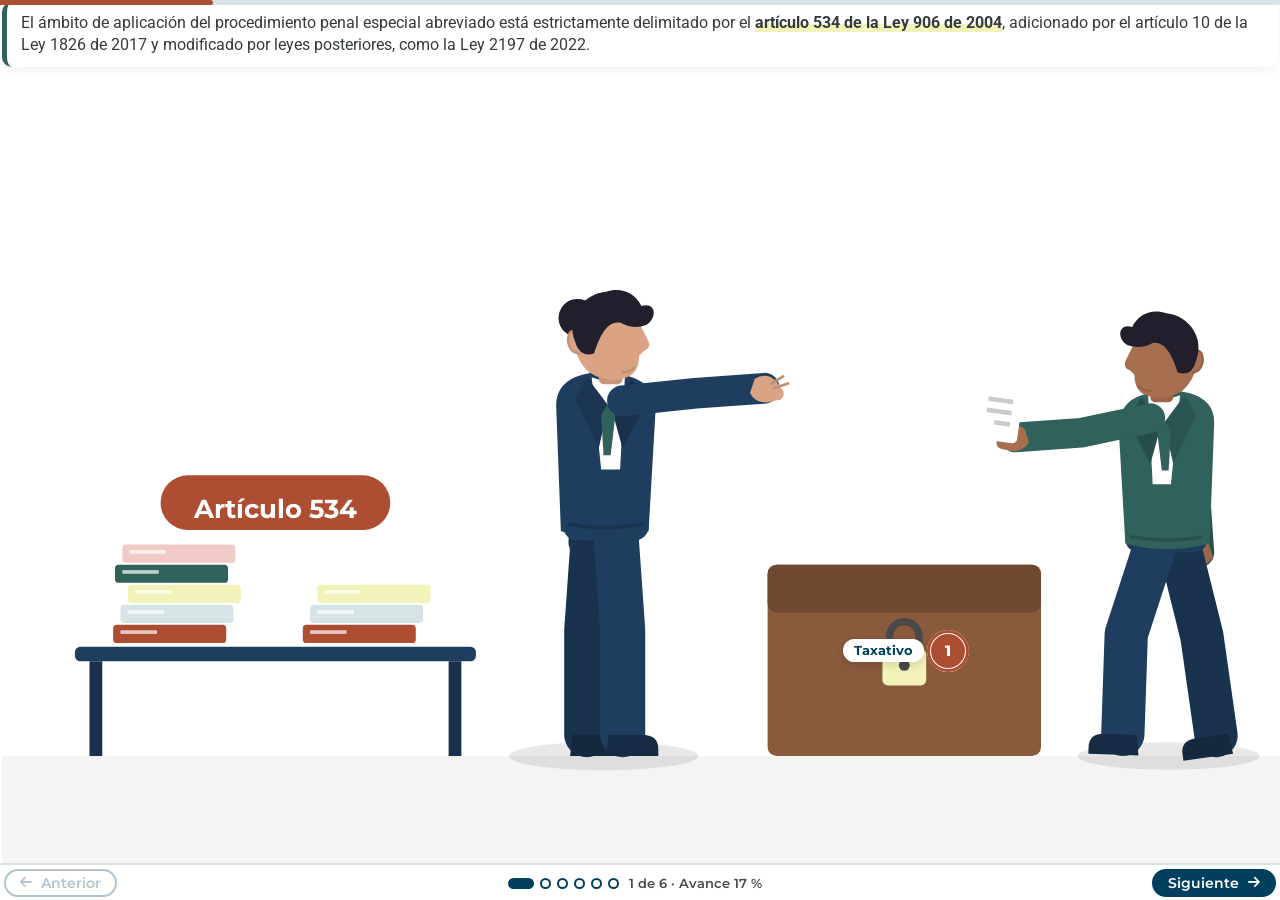
==== unidad-01/leccion-03/index.html @ edf3c38a "Ley 1826 U1: mediaciones de las lecciones 1 a 5 para Genially Co-Authored-By: Claude Opus 5.5 <norep" ====
<!doctype html>
<!-- Ley 1826 de 2017 · Unidad 1 · Lección 3 · Ámbito de aplicación: delitos querellables y catálogo de oficiosos
     Fuente: ficha de la Unidad 1, pp. 8-11, con las notas 2 (artículo 74 del CPP) y 3 (numeral 2 del artículo 534).
     El objetivo de la lección y los títulos van en Genially (una escena = una diapositiva, ?escena=N).
     Patrones de Juan (docs/patrones-juan.md): «Ver más», carrusel de páginas, carpetas-letra con infografía
     numerada, visto y avance. Todo texto con data-f es textual de la ficha: herramientas/verificar_cobertura.py 3 -->
<html lang="es">
<head>
<meta charset="utf-8">
<meta name="viewport" content="width=device-width, initial-scale=1">
<title>Ámbito de aplicación · Lección 3 · Ley 1826 de 2017</title>
<link rel="stylesheet" href="comun/assets/vendor/fontawesome.min.css">
<link rel="stylesheet" href="comun/assets/vendor/solid.min.css">
<link rel="stylesheet" href="comun/base.css?v=invita-u1-1">
<style>
  sup{font-size:.7em;color:var(--oxido);font-weight:700}
  .nota-n{display:inline-grid;place-items:center;min-width:20px;height:20px;padding:0 5px;border-radius:999px;background:var(--oxido);color:var(--blanco);font:800 11.5px Montserrat,Arial,sans-serif;vertical-align:2px}
  .art{white-space:nowrap;color:var(--marino);font-weight:700}

  /* 2 · Dos grupos con «Ver más» */
  .grupos{flex:1;min-height:0;display:grid;grid-template-columns:1fr 1fr;gap:12px}
  .grupos .tarjeta-ver{padding:10px 12px 12px;gap:8px;overflow:hidden}
  .grupos .tarjeta-ver svg{width:100%;flex:1;min-height:0;max-height:190px}
  .grupos .tarjeta-ver.abierta svg{display:none}
  .g-tit{font:800 15px/1.32 Montserrat,Arial,sans-serif;color:var(--marino)}
  .g1 .g-tit{border-left:5px solid var(--teal);padding-left:9px}
  .g2 .g-tit{border-left:5px solid var(--oxido);padding-left:9px}
  .g-det{font-size:14.5px;line-height:1.43;animation:sube .4s ease both}
  .g-det p+p{margin-top:6px}
  @keyframes sube{from{opacity:0;translate:0 8px}to{opacity:1;translate:0 0}}

  /* 3 · Nota 2 en carrusel */
  .nota-zona{flex:1;min-height:0;display:grid;grid-template-columns:132px minmax(0,1fr);gap:10px}
  .nota-zona>svg{width:100%;height:100%}
  .nota-zona .carrusel{background:var(--blanco);border:2px solid var(--niebla);border-radius:14px;padding:10px 14px 8px}
  .car-rotulo{font:800 11.5px/1 Montserrat,Arial,sans-serif;letter-spacing:.01em;color:var(--oxido);margin-bottom:7px}
  .car-pagina p{font-size:14.5px;line-height:1.42}
  .car-pagina p+p,.car-pagina p+ul{margin-top:6px}
  .conductas{list-style:none;padding:0;display:flex;flex-direction:column;gap:3px}
  .conductas li{position:relative;padding:3px 8px 3px 20px;font-size:14px;line-height:1.36;border-radius:6px}
  .conductas li:nth-child(odd){background:var(--hielo)}
  .conductas li::before{content:"";position:absolute;left:7px;top:10px;width:6px;height:6px;border-radius:50%;background:var(--teal)}
  .num b{color:var(--oxido)}

  /* 4 · Carpetas-letra del grupo II (puntos-letra de Juan) */
  .archivo{flex:none;display:grid;grid-template-columns:repeat(5,minmax(0,1fr));gap:8px 8px;padding-top:6px}
  .carpeta-letra{position:relative;display:flex;align-items:center;gap:8px;min-height:50px;border:0;border-radius:4px 10px 10px 10px;background:var(--hielo);padding:6px 9px;text-align:left;font:700 12px/1.22 Montserrat,Arial,sans-serif;color:var(--marino);cursor:pointer;transition:background .25s,translate .25s,box-shadow .25s}
  .carpeta-letra::before{content:"";position:absolute;left:0;top:-6px;width:42%;height:9px;border-radius:5px 5px 0 0;background:inherit}
  .carpeta-letra:hover{translate:0 -2px;box-shadow:0 4px 10px rgba(0,0,0,.1)}
  .carpeta-letra .letra{flex:none;display:grid;place-items:center;width:28px;height:28px;border-radius:50%;background:var(--marino);color:var(--blanco);font:800 14px Montserrat,Arial,sans-serif}
  .carpeta-letra[aria-pressed=true]{background:var(--teal);color:var(--blanco);translate:0 -3px}
  .carpeta-letra[aria-pressed=true] .letra{background:var(--oxido)}
  .carpeta-letra.nota3 .letra{background:var(--oxido)}
  .carpeta-letra.nota3{background:var(--coral)}
  .carpeta-letra.nota3[aria-pressed=true]{background:var(--oxido)}
  .carpeta-letra.nota3[aria-pressed=true] .letra{background:var(--marino)}
  .literal-zona{flex:1;min-height:0;display:grid;grid-template-columns:120px minmax(0,1fr);gap:10px}
  .literal-zona>svg{width:100%;height:100%}
  .literal{display:flex;flex-direction:column;gap:8px;min-height:0;height:100%;background:var(--blanco);border:2px solid var(--teal);border-radius:14px;padding:12px 16px;animation:sube .35s ease both}
  .literal.n3{border-color:var(--oxido);padding:10px 14px 8px}
  .lit-cab{display:flex;align-items:center;gap:10px;font:800 16px/1.25 Montserrat,Arial,sans-serif;color:var(--marino)}
  .lit-cab .letra{display:grid;place-items:center;width:32px;height:32px;border-radius:50%;background:var(--oxido);color:var(--blanco);font-size:15px;flex:none}
  .nodos{list-style:none;padding:0;display:flex;flex-direction:column;gap:10px;position:relative}
  .nodos li{position:relative;display:grid;grid-template-columns:30px minmax(0,1fr);gap:10px;align-items:start;font-size:15px;line-height:1.45}
  .nodos li::before{counter-increment:nodo;content:counter(nodo);display:grid;place-items:center;width:28px;height:28px;border-radius:50%;background:var(--teal);color:var(--blanco);font:800 13px Montserrat,Arial,sans-serif;position:relative;z-index:1}
  .nodos{counter-reset:nodo}
  .nodos li:not(:last-child)::after{content:"";position:absolute;left:13px;top:28px;bottom:-12px;width:3px;background:var(--niebla)}
  .nodos li span{background:var(--hielo);border-radius:0 10px 10px 10px;padding:7px 11px}
  .literal.n3 .carrusel{flex:1}

  /* 5 · Flagrancia */
  .ruta{animation:fluye 1.2s linear infinite}
  @keyframes fluye{to{stroke-dashoffset:-21}}
  .aguja-min{transform-box:view-box;animation:gira 6s linear infinite}
  @keyframes gira{to{rotate:360deg}}

  /* 6 · Comprobación: clasificar en Grupo I o Grupo II */
  .clasifica{flex:1;min-height:0;display:flex;flex-direction:column;gap:10px}
  .pozo{display:grid;grid-template-columns:repeat(3,minmax(0,1fr));gap:8px}
  .pozo:empty{display:none}
  .conducta{display:flex;flex-direction:column;gap:6px;background:var(--blanco);border:2px solid var(--niebla);border-radius:10px;padding:8px 10px;animation:sube .3s ease both}
  .conducta>p{font:700 13.5px/1.3 Montserrat,Arial,sans-serif;color:var(--marino)}
  .elige{display:flex;gap:6px}
  .elige .btn{padding:3px 11px;font-size:12px}
  .cajones{flex:1;min-height:0;display:grid;grid-template-columns:1fr 1fr;gap:12px}
  .cajon{display:grid;grid-template-columns:repeat(2,minmax(0,1fr));align-content:start;gap:6px;border-radius:12px;padding:8px;background:var(--hielo);border:2px dashed var(--teal);min-height:0}
  .cajon-t{grid-column:1/-1}
  .cajon[data-grupo=II]{background:#FBE7E4;border-color:var(--oxido)}
  .cajon-t{display:flex;align-items:center;gap:8px;font:800 13px Montserrat,Arial,sans-serif;color:var(--marino)}
  .cajon .conducta{padding:6px 9px;gap:4px}
  .cajon .conducta>p{font-size:12.5px}
  .conducta.ok{border-color:var(--teal)}
  .conducta.no{border-color:var(--oxido)}
  .fb{display:flex;gap:6px;font-size:12.5px;line-height:1.3}
  .fb i{margin-top:2px}
  .conducta.ok .fb i{color:var(--teal)}
  .conducta.no .fb i{color:var(--oxido)}
  .clasifica-pie{flex:none;display:flex;align-items:center;gap:12px;justify-content:flex-end}
  .marcador{display:flex;align-items:center;gap:8px;font:800 14px Montserrat,Arial,sans-serif;color:var(--marino)}
  .marcador i{color:var(--oxido);font-size:20px}
  .marcador.todo i{color:var(--teal);animation:marca .4s cubic-bezier(.2,.9,.3,1.4) both}
</style>
</head>
<body>
<main class="ova" data-ova>

  <!-- 1 · p. 8, «Introducción»: puntos sobre los objetos (catálogo y cofre con candado) -->
  <section class="escena" data-titulo="Ámbito de aplicación">
    <div class="texto">
      <h2 class="titulo">Ámbito de aplicación</h2>
      <p class="frase"><span data-f>El ámbito de aplicación del procedimiento penal especial abreviado está estrictamente delimitado por el <span class="marca">artículo 534 de la Ley 906 de 2004</span>, adicionado por el artículo 10 de la Ley 1826 de 2017 y modificado por leyes posteriores, como la Ley 2197 de 2022.</span></p>
    </div>
    <div class="lamina">
      <svg viewBox="0 0 700 428" data-dibujo="taxativo"></svg>
      <div class="capa" id="s1-taxativo" aria-labelledby="s1-taxativo-t">
        <h3 id="s1-taxativo-t">Carácter taxativo</h3>
        <p class="clave"><span data-f>Este catálogo tiene un <strong>carácter taxativo</strong>, lo que significa que el o la fiscal <strong>no puede aplicar este trámite por analogía</strong> a delitos que no estén consagrados expresamente en la norma.</span></p>
      </div>
      <button class="punto izq" type="button" data-capa="s1-taxativo" style="left:70.7%;top:73.4%"><span class="n">1</span><span class="et">Taxativo</span></button>
    </div>
  </section>

  <!-- 2 · p. 8 apartado 1 y pp. 9-10 apartados 1.1 y 1.2: dos grupos con «Ver más» (lámina de referencia 10) -->
  <section class="escena" data-titulo="Clasificación de los delitos" hidden>
    <div class="texto">
      <h2 class="titulo">Clasificación de los delitos</h2>
      <p class="frase"><strong data-f>1. Clasificación de los delitos del procedimiento abreviado</strong><br><span data-f>Las conductas punibles sujetas a este procedimiento se dividen en <span class="marca">dos grandes grupos</span> según la naturaleza de la acción penal:</span></p>
    </div>
    <div class="grupos">
      <article class="tarjeta-ver g1">
        <svg viewBox="0 0 300 150" data-dibujo="querella"></svg>
        <h3 class="g-tit"><span data-f>1.1. Grupo I: delitos que requieren querella para el inicio de la acción penal o querellables.</span><sup>2</sup></h3>
        <div class="g-det" id="g1-det">
          <p><span data-f>Se rigen por el <strong>artículo 74 del CPP</strong>.</span> <span data-f>Al requerir la <strong>manifestación expresa de la voluntad de la víctima</strong> para iniciar la acción penal, suponen una dinámica procesal particular sujeta a la caducidad de la querella y a la obligatoriedad de conciliación previa.</span></p>
          <p><span data-f>Ejemplos representativos de esta categoría incluyen la injuria, la calumnia, el abuso de confianza ordinario, el daño en bien ajeno y las lesiones personales sin secuelas permanentes.</span></p>
        </div>
        <button class="btn sec btn-ver" type="button" data-ver="g1-det" data-visto><i class="fas fa-circle-info" aria-hidden="true"></i>Ver más</button>
      </article>
      <article class="tarjeta-ver g2">
        <svg viewBox="0 0 300 150" data-dibujo="oficio"></svg>
        <h3 class="g-tit"><span data-f>1.2. Grupo II: catálogo taxativo de delitos investigables de oficio</span></h3>
        <div class="g-det" id="g2-det">
          <p><span data-f>Son aquellas conductas punibles descritas en el numeral 2<sup>3</sup> del <strong>artículo 534 del CPP</strong>.</span> <span data-f>Aunque son delitos que se investigan de oficio (no requieren querella), se consideró pertinente darles el trámite abreviado debido a su menor complejidad o su alta frecuencia de judicialización.</span></p>
          <p><span data-f>El catálogo vigente comprende:</span></p>
        </div>
        <button class="btn sec btn-ver" type="button" data-ver="g2-det" data-visto><i class="fas fa-circle-info" aria-hidden="true"></i>Ver más</button>
      </article>
    </div>
  </section>

  <!-- 3 · p. 9, nota 2 (artículo 74 del CPP) completa: carrusel de páginas (caso1.html de Juan) -->
  <section class="escena" data-titulo="Conductas punibles que requieren querella" hidden>
    <div class="texto">
      <h2 class="titulo">Conductas punibles que requieren querella</h2>
    </div>
    <div class="nota-zona">
      <svg viewBox="0 0 160 400" preserveAspectRatio="xMidYMax meet" data-dibujo="victima"></svg>
      <div class="carrusel" data-carrusel aria-label="Nota 2: artículo 74 del CPP">
        <div class="car-paginas">
          <section class="car-pagina" data-visto>
            <p class="car-rotulo">Artículo 74 · 1.</p>
            <p><span data-f><span class="nota-n">2</span> <strong>Artículo 74. Conductas punibles que requieren querella</strong> [Artículo modificado por el artículo 22 de la Ley 2197 de 2022. Corregido por el artículo 10 del Decreto 207 de 2022].</span> <span data-f>Para iniciar la acción penal será necesario querella en las siguientes conductas punibles:</span></p>
            <p class="num"><span data-f><b>1.</b> Aquellas que de conformidad con el CP no tienen señalada pena privativa de la libertad, con excepción de:</span></p>
            <ul class="conductas">
              <li data-f>ofrecimiento, venta o compra de instrumento apto para interceptar la comunicación privada entre personas <span class="art">(art. 193)</span>;</li>
              <li data-f>divulgación y empleo de documentos reservados <span class="art">(art. 194)</span>;</li>
              <li data-f>abuso de autoridad por acto arbitrario e injusto <span class="art">(art. 416)</span>;</li>
              <li data-f>revelación de secreto <span class="art">(art. 418)</span>;</li>
              <li data-f>utilización de secreto o reserva <span class="art">(art. 419)</span>;</li>
              <li data-f>utilización indebida de información oficial privilegiada <span class="art">(art. 420)</span>;</li>
              <li data-f>asesoramiento y otras actuaciones ilegales <span class="art">(art. 421)</span>;</li>
              <li data-f>utilización indebida de información obtenida en el ejercicio de función pública <span class="art">(art. 431)</span>;</li>
              <li data-f>utilización indebida de influencias derivadas del ejercicio de función pública <span class="art">(art. 432)</span>.</li>
            </ul>
          </section>
          <section class="car-pagina" data-visto hidden>
            <p class="car-rotulo">Artículo 74 · 2.</p>
            <ul class="conductas">
              <li data-f><b class="num-i">2.</b> Inducción o ayuda al suicidio <span class="art">(art. 107)</span>;</li>
              <li data-f>lesiones personales sin secuelas que produjeren incapacidad para trabajar o enfermedad sin exceder de sesenta (60) días <span class="art">(art. 112, incisos 1 y 2)</span>;</li>
              <li data-f>lesiones personales con deformidad física transitoria <span class="art">(art. 113, inciso 1)</span>;</li>
              <li data-f>lesiones personales con perturbación funcional transitoria <span class="art">(art. 114, inciso 1)</span>;</li>
              <li data-f>parto o aborto preterintencional <span class="art">(art. 118)</span>;</li>
              <li data-f>lesiones personales culposas <span class="art">(art. 120)</span>;</li>
              <li data-f>omisión de socorro <span class="art">(art. 131)</span>;</li>
              <li data-f>violación a la libertad religiosa <span class="art">(art. 201)</span>;</li>
              <li data-f>injuria <span class="art">(art. 220)</span>;</li>
            </ul>
          </section>
          <section class="car-pagina" data-visto hidden>
            <p class="car-rotulo">Artículo 74 · 2.</p>
            <ul class="conductas">
              <li data-f>calumnia <span class="art">(art. 221)</span>;</li>
              <li data-f>injuria y calumnia indirecta <span class="art">(art. 222)</span>;</li>
              <li data-f>injuria por vías de hecho <span class="art">(art. 226)</span>;</li>
              <li data-f>injurias recíprocas <span class="art">(art. 227)</span>;</li>
              <li data-f>maltrato mediante restricción a la libertad física <span class="art">(art. 230)</span>;</li>
              <li data-f>malversación y dilapidación de los bienes de familiares <span class="art">(art. 236)</span>;</li>
              <li data-f>hurto simple cuya cuantía no exceda de ciento cincuenta (150) salarios mínimos mensuales legales vigentes <span class="art">(art. 239, inciso 2)</span>;</li>
              <li data-f>alteración, desfiguración y suplantación de marcas de ganado <span class="art">(art. 243)</span>;</li>
              <li data-f>estafa cuya cuantía no exceda de ciento cincuenta (150) salarios mínimos mensuales legales vigentes <span class="art">(art. 246, inciso 3)</span>;</li>
            </ul>
          </section>
          <section class="car-pagina" data-visto hidden>
            <p class="car-rotulo">Artículo 74 · 2.</p>
            <ul class="conductas">
              <li data-f>emisión y transferencia ilegal de cheques <span class="art">(art. 248)</span>;</li>
              <li data-f>abuso de confianza <span class="art">(art. 249)</span>;</li>
              <li data-f>aprovechamiento de error ajeno o caso fortuito <span class="art">(art. 252)</span>;</li>
              <li data-f>alzamiento de bienes <span class="art">(art. 253)</span>;</li>
              <li data-f>disposición de bien propio gravado con prenda <span class="art">(art. 255)</span>;</li>
              <li data-f>defraudación de fluidos <span class="art">(art. 256)</span>;</li>
              <li data-f>acceso ilegal de los servicios de telecomunicaciones <span class="art">(art. 257)</span>;</li>
              <li data-f>malversación y dilapidación de bienes <span class="art">(art. 259)</span>;</li>
              <li data-f>usurpación de tierras <span class="art">(art. 261)</span>;</li>
              <li data-f>usurpación de aguas <span class="art">(art. 262)</span>;</li>
            </ul>
          </section>
          <section class="car-pagina" data-visto hidden>
            <p class="car-rotulo">Artículo 74 · 2.</p>
            <ul class="conductas">
              <li data-f>invasión de tierras o edificaciones, cuando el avalúo del inmueble no exceda de ciento cincuenta (150) salarios mínimos mensuales legales vigentes <span class="art">(art. 263)</span>;</li>
              <li data-f>perturbación de la posesión sobre inmuebles <span class="art">(art. 264)</span>;</li>
              <li data-f>daño en bien ajeno <span class="art">(art. 265)</span>;</li>
              <li data-f>uso y recargo de ventas a plazo <span class="art">(art. 305)</span>;</li>
              <li data-f>falsa autoacusación <span class="art">(art. 437)</span>;</li>
              <li data-f>infidelidad a los deberes profesionales <span class="art">(art. 445)</span>;</li>
              <li data-f>violación de los derechos de reunión y asociación <span class="art">(art. 200)</span>.</li>
            </ul>
          </section>
          <section class="car-pagina" data-visto hidden>
            <p class="car-rotulo">Artículo 74 · Parágrafos</p>
            <p class="clave"><span data-f><strong>PARÁGRAFO 1o.</strong> No será necesario querella para iniciar la acción penal respecto de casos de flagrancia o en los cuales el sujeto pasivo sea menor de edad, inimputable o se refieran a presuntas conductas punibles de violencia contra la mujer.</span></p>
            <p class="clave"><span data-f><strong>PARÁGRAFO 2o.</strong> No será necesaria la querella, cuando el delito de invasión de tierras o edificaciones recaiga sobre bienes del Estado.</span></p>
          </section>
        </div>
      </div>
    </div>
  </section>

  <!-- 4 · pp. 10-11, literales a) a h) y nota 3 (numeral 2 del artículo 534): carpetas-letra con infografía numerada (parte3 de Juan) -->
  <section class="escena" data-titulo="Catálogo taxativo de delitos investigables de oficio" hidden>
    <div class="texto">
      <h2 class="titulo">Catálogo taxativo de delitos investigables de oficio</h2>
    </div>
    <div class="archivo" role="group" aria-label="El catálogo vigente comprende">
      <button class="carpeta-letra" type="button" data-visto data-literal="lit-a" aria-pressed="false"><span class="letra">a</span>Lesiones personales específicas</button>
      <button class="carpeta-letra" type="button" data-visto data-literal="lit-b" aria-pressed="false"><span class="letra">b</span>VIF</button>
      <button class="carpeta-letra" type="button" data-visto data-literal="lit-c" aria-pressed="false"><span class="letra">c</span>Inasistencia alimentaria</button>
      <button class="carpeta-letra" type="button" data-visto data-literal="lit-d" aria-pressed="false"><span class="letra">d</span>Hurto simple, calificado y agravado</button>
      <button class="carpeta-letra" type="button" data-visto data-literal="lit-e" aria-pressed="false"><span class="letra">e</span>Estafa y abuso de confianza</button>
      <button class="carpeta-letra" type="button" data-visto data-literal="lit-f" aria-pressed="false"><span class="letra">f</span>Delitos contra los derechos de autor</button>
      <button class="carpeta-letra" type="button" data-visto data-literal="lit-g" aria-pressed="false"><span class="letra">g</span>Falsedad en documento privado</button>
      <button class="carpeta-letra" type="button" data-visto data-literal="lit-h" aria-pressed="false"><span class="letra">h</span>Delitos informáticos</button>
      <button class="carpeta-letra nota3" type="button" data-visto data-literal="lit-n3" aria-pressed="false"><span class="letra">3</span>Numeral 2 del artículo 534</button>
    </div>
    <div class="literal-zona">
      <svg viewBox="0 0 150 400" preserveAspectRatio="xMidYMax meet" data-dibujo="investiga"></svg>
      <div class="literales" aria-live="polite">
        <div class="literal" id="lit-a">
          <p class="lit-cab"><span class="letra">a</span>Lesiones personales específicas</p>
          <ol class="nodos"><li><span data-f>Lesiones personales específicas: aquellas contempladas en los artículos 111, 112, 113, 114, 115, 116, 118 y 120 del CP.</span></li></ol>
        </div>
        <div class="literal" id="lit-b" hidden>
          <p class="lit-cab"><span class="letra">b</span>VIF</p>
          <ol class="nodos"><li><span data-f>VIF: artículo 229 del CP.</span></li><li><span data-f>Es el delito de mayor impacto en esta categoría y cuenta con directrices institucionales específicas (Directiva 0001 de 2021).</span></li></ol>
        </div>
        <div class="literal" id="lit-c" hidden>
          <p class="lit-cab"><span class="letra">c</span>Inasistencia alimentaria</p>
          <ol class="nodos"><li><span data-f>Inasistencia alimentaria: artículo 233 del CP.</span></li><li><span data-f>Delito de omisión que tiene un trámite abreviado riguroso.</span></li></ol>
        </div>
        <div class="literal" id="lit-d" hidden>
          <p class="lit-cab"><span class="letra">d</span>Hurto simple, calificado y agravado</p>
          <ol class="nodos"><li><span data-f>Hurto simple, calificado y agravado; artículos 239, 240 y 241 (numerales 1 a 10) del CP.</span></li><li class="clave-nodo"><span data-f>Es fundamental verificar que la agravación o calificación de la conducta no supere los límites del catálogo.</span></li></ol>
        </div>
        <div class="literal" id="lit-e" hidden>
          <p class="lit-cab"><span class="letra">e</span>Estafa y abuso de confianza</p>
          <ol class="nodos"><li><span data-f>Estafa y abuso de confianza: artículos 246 y 249 del CP, respectivamente.</span></li></ol>
        </div>
        <div class="literal" id="lit-f" hidden>
          <p class="lit-cab"><span class="letra">f</span>Delitos contra los derechos de autor</p>
          <ol class="nodos"><li><span data-f>Delitos contra los derechos de autor: violación de derechos morales de autor (art. 270 del CP), violación de derechos patrimoniales de autor y derechos conexos (art. 271 del CP) y violación a mecanismos de protección (art. 272 del CP).</span></li></ol>
        </div>
        <div class="literal" id="lit-g" hidden>
          <p class="lit-cab"><span class="letra">g</span>Falsedad en documento privado</p>
          <ol class="nodos"><li><span data-f>Falsedad en documento privado: artículos 289 y 290 del CP.</span></li></ol>
        </div>
        <div class="literal" id="lit-h" hidden>
          <p class="lit-cab"><span class="letra">h</span>Delitos informáticos</p>
          <ol class="nodos"><li><span data-f>Delitos informáticos (Título VII Bis del CP): delitos contra la confidencialidad, la integridad y la disponibilidad de los datos y de los sistemas informáticos, salvo cuando la conducta recaiga sobre bienes o entidades del Estado.</span></li></ol>
        </div>
        <div class="literal n3" id="lit-n3" hidden>
          <div class="carrusel" data-carrusel aria-label="Nota 3: numeral 2 del artículo 534 del CPP">
            <div class="car-paginas">
              <section class="car-pagina">
                <p class="car-rotulo">Nota 3 · artículo 534, numeral 2</p>
                <ul class="conductas">
                  <li data-f><span class="nota-n">3</span> <b>2.</b> Lesiones personales a las que hacen referencia los artículos 111, 112, 113, 114, 115, 116, 118 y 120 del CP;</li>
                  <li data-f>actos de discriminación <span class="art">(art. 134A del CP)</span>;</li>
                  <li data-f>hostigamiento agravado <span class="art">(art. 134C del CP)</span>;</li>
                  <li data-f>VIF <span class="art">(art. 229 del CP)</span>;</li>
                  <li data-f>inasistencia alimentaria <span class="art">(art. 233 del CP)</span>;</li>
                  <li data-f>hurto <span class="art">(art. 239 del CP)</span>, hurto calificado <span class="art">(art. 240 del CP)</span>, hurto agravado <span class="art">(art. 241 del CP, numerales del 1 al 10)</span>;</li>
                  <li data-f>estafa <span class="art">(art. 246 del CP)</span>;</li>
                  <li data-f>abuso de confianza <span class="art">(art. 249 del CP)</span>;</li>
                </ul>
              </section>
              <section class="car-pagina" hidden>
                <p class="car-rotulo">Nota 3 · artículo 534, numeral 2</p>
                <ul class="conductas">
                  <li data-f>corrupción privada <span class="art">(art. 250A del CP)</span>;</li>
                  <li data-f>administración desleal <span class="art">(art. 250B del CP)</span>;</li>
                  <li data-f>abuso de condiciones de inferioridad <span class="art">(art. 251 del CP)</span>;</li>
                  <li data-f>utilización indebida de información privilegiada en particulares <span class="art">(art. 258 del CP)</span>;</li>
                  <li data-f>invasión de tierras o edificaciones <span class="art">(art. 263 del CP)</span>;</li>
                  <li data-f>los delitos contenidos en el Título VII Bis, para la protección de la información y los datos, excepto los casos en los que la conducta recaiga sobre bienes o entidades del Estado;</li>
                  <li data-f>violación de derechos morales de autor <span class="art">(art. 270 del CP)</span>;</li>
                </ul>
              </section>
              <section class="car-pagina" hidden>
                <p class="car-rotulo">Nota 3 · artículo 534, numeral 2</p>
                <ul class="conductas">
                  <li data-f>violación de derechos patrimoniales de autor y derechos conexos <span class="art">(art. 271 del CP)</span>;</li>
                  <li data-f>violación a los mecanismos de protección de derechos de autor <span class="art">(art. 272 del CP)</span>;</li>
                  <li data-f>falsedad en documento privado <span class="art">(arts. 289 y 290 del CP)</span>;</li>
                  <li data-f>usurpación de derechos de propiedad industrial y de derechos de obtentores de variedades vegetales <span class="art">(art. 306 del CP)</span>;</li>
                  <li data-f>uso ilegítimo de patentes <span class="art">(art. 307 del CP)</span>;</li>
                  <li data-f>violación de reserva industrial y comercial <span class="art">(art. 308 del CP)</span>;</li>
                  <li data-f>ejercicio ilícito de actividad monopolística de arbitrio rentístico <span class="art">(art. 312 del CP)</span>.</li>
                </ul>
              </section>
            </div>
          </div>
        </div>
      </div>
    </div>
  </section>

  <!-- 5 · p. 11, «Parágrafo sobre flagrancia»: idea clave en la caja resaltada; puntos sobre la ruta y el reloj -->
  <section class="escena" data-titulo="Parágrafo sobre flagrancia" hidden>
    <div class="texto">
      <h2 class="titulo">Parágrafo sobre flagrancia</h2>
      <p class="frase clave"><strong data-f>Parágrafo sobre flagrancia.</strong> <span data-f>En el parágrafo del artículo 534 se establece que el procedimiento especial abreviado se aplicará <strong>de forma obligatoria en todos los casos de flagrancia</strong> para los delitos contemplados en el catálogo.</span></p>
    </div>
    <div class="lamina">
      <svg viewBox="0 0 700 428" data-dibujo="flagrancia"></svg>
      <div class="capa" id="f-ruta" aria-labelledby="f-ruta-t">
        <h3 id="f-ruta-t">Ruta del procedimiento abreviado</h3>
        <p><span data-f>Esto significa que la captura en flagrancia de un sujeto cometiendo un hurto calificado o un acto de VIF <strong>activa inmediatamente la ruta del procedimiento abreviado</strong>,</span>…</p>
      </div>
      <div class="capa" id="f-36" aria-labelledby="f-36-t">
        <h3 id="f-36-t">Control judicial de aprehensión</h3>
        <p>…<span data-f>con los términos y especificidades procesales que la flagrancia impone (por ejemplo, <strong>control judicial de aprehensión dentro de las 36 horas</strong>).</span></p>
      </div>
      <button class="punto izq" type="button" data-capa="f-ruta" style="left:60.7%;top:70.6%"><span class="n">1</span><span class="et">Ruta</span></button>
      <button class="punto" type="button" data-capa="f-36" style="left:62.9%;top:28%"><span class="n">2</span><span class="et">36 horas</span></button>
    </div>
  </section>

  <!-- 6 · Comprobación (pp. 9-10): clasificar conductas en Grupo I o Grupo II. Solo ítems sin ambigüedad
       entre el artículo 74 y el numeral 2 del 534; clave pendiente de validación jurídica de JP. -->
  <section class="escena" data-titulo="Delitos querellables y catálogo de oficiosos" hidden>
    <div class="texto">
      <h2 class="titulo">Delitos querellables y catálogo de oficiosos</h2>
    </div>
    <div class="clasifica" id="clasifica">
      <div class="pozo" id="pozo" aria-label="Conductas">
        <div class="conducta" data-correcta="I"><p>injuria (art. 220)</p><div class="elige" role="group" aria-label="injuria (art. 220)"><button class="btn sec" type="button" data-g="I">Grupo I</button><button class="btn sec" type="button" data-g="II">Grupo II</button></div><p class="fb" hidden></p></div>
        <div class="conducta" data-correcta="II"><p>VIF (art. 229 del CP)</p><div class="elige" role="group" aria-label="VIF (art. 229 del CP)"><button class="btn sec" type="button" data-g="I">Grupo I</button><button class="btn sec" type="button" data-g="II">Grupo II</button></div><p class="fb" hidden></p></div>
        <div class="conducta" data-correcta="I"><p>daño en bien ajeno (art. 265)</p><div class="elige" role="group" aria-label="daño en bien ajeno (art. 265)"><button class="btn sec" type="button" data-g="I">Grupo I</button><button class="btn sec" type="button" data-g="II">Grupo II</button></div><p class="fb" hidden></p></div>
        <div class="conducta" data-correcta="II"><p>inasistencia alimentaria (art. 233 del CP)</p><div class="elige" role="group" aria-label="inasistencia alimentaria (art. 233 del CP)"><button class="btn sec" type="button" data-g="I">Grupo I</button><button class="btn sec" type="button" data-g="II">Grupo II</button></div><p class="fb" hidden></p></div>
        <div class="conducta" data-correcta="I"><p>calumnia (art. 221)</p><div class="elige" role="group" aria-label="calumnia (art. 221)"><button class="btn sec" type="button" data-g="I">Grupo I</button><button class="btn sec" type="button" data-g="II">Grupo II</button></div><p class="fb" hidden></p></div>
        <div class="conducta" data-correcta="II"><p>falsedad en documento privado (arts. 289 y 290 del CP)</p><div class="elige" role="group" aria-label="falsedad en documento privado (arts. 289 y 290 del CP)"><button class="btn sec" type="button" data-g="I">Grupo I</button><button class="btn sec" type="button" data-g="II">Grupo II</button></div><p class="fb" hidden></p></div>
      </div>
      <div class="cajones">
        <div class="cajon" data-grupo="I"><p class="cajon-t"><i class="fas fa-file-lines" aria-hidden="true"></i>Grupo I · querellables</p></div>
        <div class="cajon" data-grupo="II"><p class="cajon-t"><i class="fas fa-magnifying-glass" aria-hidden="true"></i>Grupo II · investigables de oficio</p></div>
      </div>
      <div class="clasifica-pie">
        <p class="marcador" id="marcador" hidden><i class="fas fa-medal" aria-hidden="true"></i><span></span></p>
        <button class="btn sec" type="button" id="reintentar" hidden>Reintentar</button>
        <button class="btn" type="button" id="comprobar" disabled><i class="fas fa-circle-check" aria-hidden="true"></i>Comprobar</button>
      </div>
    </div>
  </section>

</main>
<script src="comun/personajes.js"></script>
<script>
  window.DIBUJOS = {
    /* 1 · El catálogo del artículo 534 sobre el escritorio y el cofre cerrado: no se agrega por analogía */
    taxativo: function (P) {
      var C = P.C, o = P.obj, s = '';
      s += o.suelo(372);
      s += o.escritorio(40, 312, 220) + o.carpetas(66, 310, 5) + o.carpetas(170, 310, 3);
      s += o.etiqueta(150, 236, 'Artículo 534', C.oxido, '#fff', 14);
      s += P.persona({ x: 330, y: 372, s: 1.3, pose: 'senala', peinado: 'moño', camisa: C.blanco, chaqueta: C.marino, piel: C.piel[1] });
      s += o.caja(420, 267, 150, true);
      s += P.persona({ x: 640, y: 372, s: 1.25, pose: 'entrega', mira: -1, camisa: C.blanco, chaqueta: C.teal, piel: C.piel[2], prop: 'documento' });
      return s;
    },
    /* 2 · Grupo I: la víctima entrega la querella; Grupo II: la fiscal investiga de oficio */
    querella: function (P) {
      var C = P.C, o = P.obj, s = '';
      s += '<ellipse cx="150" cy="142" rx="130" ry="6" fill="#000" opacity=".05"/>';
      s += P.persona({ x: 95, y: 140, s: .78, pose: 'entrega', peinado: 'cola', camisa: C.blanco, chaqueta: C.celeste, piel: C.piel[0], prop: 'documento' });
      s += P.persona({ x: 205, y: 140, s: .78, pose: 'recibe', mira: -1, camisa: C.blanco, chaqueta: C.marino, piel: C.piel[1] });
      return s;
    },
    oficio: function (P) {
      var C = P.C, o = P.obj, s = '';
      s += '<ellipse cx="150" cy="142" rx="130" ry="6" fill="#000" opacity=".05"/>';
      s += o.carpetas(190, 140, 5);
      s += P.persona({ x: 110, y: 140, s: .78, pose: 'senala', peinado: 'moño', camisa: C.blanco, chaqueta: C.teal, piel: C.piel[2] });
      s += o.lupa(176, 58, 20);
      return s;
    },
    /* 3 · Quien presenta la querella, junto al texto del artículo 74 */
    victima: function (P) {
      var C = P.C, o = P.obj;
      return '<ellipse cx="80" cy="384" rx="62" ry="7" fill="#000" opacity=".06"/>' +
        P.persona({ x: 76, y: 380, s: 1.15, pose: 'entrega', peinado: 'cola', camisa: C.blanco, chaqueta: C.celeste, piel: C.piel[0], prop: 'documento' }) +
        o.hoja(104, 120, .9, 10);
    },
    /* 4 · La fiscal revisa el archivo con la lupa */
    investiga: function (P) {
      var C = P.C, o = P.obj;
      return '<ellipse cx="70" cy="384" rx="58" ry="7" fill="#000" opacity=".06"/>' +
        P.persona({ x: 62, y: 380, s: 1.1, pose: 'senala', peinado: 'moño', camisa: C.blanco, chaqueta: C.teal, piel: C.piel[2] }) +
        o.lupa(112, 160, 20);
    },
    /* 5 · Captura en flagrancia: la ruta lleva de inmediato a la puerta del procedimiento abreviado */
    flagrancia: function (P) {
      var C = P.C, o = P.obj, s = '';
      s += o.suelo(372);
      s += o.puerta(568, 236, 72, 136, C.teal) + o.etiqueta(604, 212, 'Procedimiento abreviado', C.teal, '#fff', 12);
      s += o.reloj(440, 120, 40);
      s += '<path class="ruta" d="M300 336 C 370 300, 470 296, 548 326" fill="none" stroke="' + C.oxido + '" stroke-width="6" stroke-linecap="round" stroke-dasharray="12 9"/>' +
        '<path d="M548 326 l-18 -14 l-2 20 z" fill="' + C.oxido + '"/>';
      s += P.persona({ x: 130, y: 372, s: 1.25, pose: 'corre', camisa: C.crema, chaqueta: C.gris, piel: C.piel[0], propAtras: 'maletin' });
      s += P.persona({ x: 262, y: 372, s: 1.3, pose: 'alto', mira: -1, peinado: 'moño', camisa: C.celeste, chaqueta: C.marino, piel: C.piel[1] });
      return s;
    }
  };
</script>
<script src="comun/escena.js"></script>
<script>
  /* 4 · Carpetas-letra: una abierta a la vez; la primera empieza abierta y vista */
  (function () {
    var carpetas = [].slice.call(document.querySelectorAll('.carpeta-letra'));
    function abrir(b) {
      carpetas.forEach(function (o) {
        var es = o === b;
        o.setAttribute('aria-pressed', String(es));
        document.getElementById(o.dataset.literal).hidden = !es;
      });
      OVA.marcar(b);
    }
    carpetas.forEach(function (b) {
      b.setAttribute('aria-controls', b.dataset.literal);
      b.addEventListener('click', function () { abrir(b); });
    });
    abrir(carpetas[0]);
  })();

  /* 6 · Clasificar en Grupo I o Grupo II y comprobar */
  (function () {
    var raiz = document.getElementById('clasifica'), pozo = document.getElementById('pozo');
    var tarjetas = [].slice.call(raiz.querySelectorAll('.conducta'));
    var comprobar = document.getElementById('comprobar'), reintentar = document.getElementById('reintentar');
    var marcador = document.getElementById('marcador');
    var RETRO = {
      I: 'Grupo I: se rigen por el artículo 74 del CPP.',
      II: 'Grupo II: numeral 2 del artículo 534 del CPP.'
    };
    function limpiar() {
      tarjetas.forEach(function (t) { t.classList.remove('ok', 'no'); t.querySelector('.fb').hidden = true; });
      marcador.hidden = true;
    }
    tarjetas.forEach(function (t) {
      [].forEach.call(t.querySelectorAll('[data-g]'), function (b) {
        b.addEventListener('click', function () {
          limpiar();
          t.dataset.elegida = b.dataset.g;
          [].forEach.call(t.querySelectorAll('[data-g]'), function (o) { o.setAttribute('aria-pressed', String(o === b)); });
          raiz.querySelector('.cajon[data-grupo="' + b.dataset.g + '"]').appendChild(t);
          b.focus();
          comprobar.disabled = tarjetas.some(function (x) { return !x.dataset.elegida; });
        });
      });
    });
    comprobar.addEventListener('click', function () {
      var aciertos = 0;
      tarjetas.forEach(function (t) {
        var ok = t.dataset.elegida === t.dataset.correcta, fb = t.querySelector('.fb');
        if (ok) aciertos++;
        t.classList.toggle('ok', ok); t.classList.toggle('no', !ok);
        fb.innerHTML = '<i class="fas ' + (ok ? 'fa-circle-check' : 'fa-triangle-exclamation') + '" aria-hidden="true"></i><span>' + RETRO[t.dataset.correcta] + '</span>';
        fb.hidden = false;
      });
      marcador.querySelector('span').textContent = 'Aciertos: ' + aciertos + ' de ' + tarjetas.length;
      marcador.classList.toggle('todo', aciertos === tarjetas.length);
      marcador.hidden = false;
      reintentar.hidden = aciertos === tarjetas.length;
    });
    reintentar.addEventListener('click', function () {
      limpiar();
      tarjetas.forEach(function (t) {
        delete t.dataset.elegida;
        [].forEach.call(t.querySelectorAll('[data-g]'), function (o) { o.setAttribute('aria-pressed', 'false'); });
        pozo.appendChild(t);
      });
      comprobar.disabled = true;
      reintentar.hidden = true;
    });
  })();
</script>
</body>
</html>
---- unidad-01/leccion-03/comun/assets/vendor/solid.min.css ----
/*!
 * Font Awesome Free 6.7.2 by @fontawesome - https://fontawesome.com
 * License - https://fontawesome.com/license/free (Icons: CC BY 4.0, Fonts: SIL OFL 1.1, Code: MIT License)
 * Copyright 2024 Fonticons, Inc.
 */
:host,:root{--fa-style-family-classic:"Font Awesome 6 Free";--fa-font-solid:normal 900 1em/1 "Font Awesome 6 Free"}@font-face{font-family:"Font Awesome 6 Free";font-style:normal;font-weight:900;font-display:block;src:url(../webfonts/fa-solid-900.woff2) format("woff2"),url(../webfonts/fa-solid-900.ttf) format("truetype")}.fa-solid,.fas{font-weight:900}
---- unidad-01/leccion-03/comun/base.css ----
/* Base compartida de los componentes HTML5 · Ley 1826 de 2017 · JP-OVA (revisión 3)
   Objeto virtual embebido por iframe en la maqueta de Genially: un HTML por apartado a escenario
   completo (1151 × 480 px) con «Anterior / Siguiente» al pie para recorrer sus escenas. Sin título
   del apartado, encabezado ni pie de plantilla: eso lo pone Genially (reunión con Juan, 24/10/2026).
   Lenguaje de las primeras diapositivas de Juan: título en caja #D7E4E6, frase breve, ilustración
   plana amplia y paneles verde azulado con texto blanco. El texto completo de la ficha se
   superpone en capas sobre la ilustración; nada exige desplazamiento dentro del iframe.
   Sin navegación propia: una escena por iframe y por diapositiva; navega Genially. */
@font-face{font-family:Montserrat;src:url('assets/fonts/montserrat-latin.woff2') format('woff2');font-weight:400 800;font-display:swap}
@font-face{font-family:Montserrat;src:url('assets/fonts/montserrat-latin-ext.woff2') format('woff2');font-weight:400 800;font-display:swap;unicode-range:U+0100-02FF,U+1E00-1EFF}
@font-face{font-family:Roboto;src:url('assets/fonts/roboto-latin.woff2') format('woff2');font-weight:400 700;font-display:swap}
@font-face{font-family:Roboto;src:url('assets/fonts/roboto-latin-ext.woff2') format('woff2');font-weight:400 700;font-display:swap;unicode-range:U+0100-02FF,U+1E00-1EFF}

:root{
  /* Paleta suministrada por JP (24/10/2026) */
  --niebla:#D7E4E6; --coral:#F0CAC7; --crema:#F2F3B8;
  --tinta:#353A3C; --cafe:#3B221B; --oxido:#AD4D32;
  /* Colores de la plantilla Genially de Juan */
  --teal:#30615B; --marino:#003F5E; --gris:#494949; --hielo:#E5F2F3; --fondo:#F8F6CF; --blanco:#FFFFFF;
  --radio:10px;
}
*{box-sizing:border-box}
html,body{margin:0;height:100%;background:transparent}
body{font:400 16px/1.5 Roboto,Arial,sans-serif;color:var(--tinta);-webkit-font-smoothing:antialiased}
h1,h2,h3{font-family:Montserrat,Arial,sans-serif;font-weight:700;line-height:1.2;margin:0}
p{margin:0}
strong{font-weight:700}
button{font:inherit;color:inherit;cursor:pointer}
:focus-visible{outline:3px solid var(--oxido);outline-offset:2px}
.sr{position:absolute;width:1px;height:1px;overflow:hidden;clip:rect(0 0 0 0);white-space:nowrap}
[hidden]{display:none!important}

/* Componente: escenario + barra de navegación interna al pie */
.ova{position:relative;height:100vh;overflow:hidden;display:flex;flex-direction:column;background:rgba(255,255,255,.5);border:3px solid var(--niebla);border-radius:16px;padding:7px 8px 0}
/* Panel enmarcado como el objeto embebido del curso validado de Juan (C4, min 7:30 del video) */
.escena{flex:1;min-height:0;overflow:hidden;display:grid;grid-template-columns:minmax(300px,380px) minmax(0,1fr);grid-template-rows:minmax(0,1fr);gap:18px;padding:0 4px 3px 2px}
.escena.ancho{display:flex;flex-direction:column;gap:10px}
.escena.ancho>.texto{flex:none;padding:0}
.texto{display:flex;flex-direction:column;gap:8px;min-width:0;min-height:0;padding-bottom:2px}
.tipo{display:inline-flex;align-items:center;gap:7px;font:800 11.5px/1 Montserrat,Arial,sans-serif;letter-spacing:.01em;color:var(--oxido)}
/* Título de la escena (el del apartado lo pone Genially) */
.titulo{font-size:20px;color:var(--marino);padding-left:12px;border-left:5px solid var(--oxido)}
.titulo:focus{outline:none}
.frase{font-size:16px;line-height:1.46;color:var(--tinta)}
.frase strong,.capa strong{color:inherit}
.marca{background:linear-gradient(transparent 58%,var(--crema) 58%);font-weight:700}
.capa .marca,.panel .marca,.giro .reverso .marca,.radial-ventana .marca{background:var(--crema);color:var(--marino);padding:0 .16em;border-radius:3px;-webkit-box-decoration-break:clone;box-decoration-break:clone}
.instruccion{display:flex;gap:8px;align-items:flex-start;font-size:13px;line-height:1.3;color:var(--gris);margin-top:auto}
.escena.ancho .instruccion{margin-top:0}
.instruccion i{color:var(--oxido);margin-top:2px}
.panel{background:var(--teal);color:var(--blanco);border-radius:var(--radio);padding:12px 15px;box-shadow:5px 5px 0 var(--blanco);font-size:15.5px;line-height:1.45}
.panel h3{font-size:13px;letter-spacing:.01em;color:var(--crema);margin-bottom:6px}

/* Navegación interna al pie de la mediación (modelo de los recursos de Juan) */
.ova-nav{flex:none;position:relative;z-index:6;display:flex;align-items:center;justify-content:space-between;gap:12px;padding:4px 4px 3px;border-top:2px solid var(--niebla)}
.ova-nav .btn{padding:4px 14px}
.ova-nav .pos{display:flex;align-items:center;gap:10px;font:600 12.5px Montserrat,Arial,sans-serif;color:var(--gris)}
.avance{position:absolute;left:0;right:0;top:0;height:5px;background:var(--niebla);z-index:7}
.avance span{display:block;height:100%;background:var(--oxido);border-radius:0 3px 3px 0;transition:width .4s}
.puntos-nav{display:flex;gap:6px;align-items:center}
.dot{width:11px;height:11px;border-radius:999px;border:2px solid var(--marino);background:var(--blanco);padding:0;transition:width .25s,background .25s}
.dot.visto{background:var(--niebla)}
.dot[aria-current=step]{width:26px;background:var(--marino)}

/* Botones: píldora azul marino con flecha, como «Comenzar» */
.btn{display:inline-flex;align-items:center;gap:9px;border:2px solid var(--marino);background:var(--marino);color:var(--blanco);border-radius:999px;padding:6px 16px;font:600 13.5px Montserrat,Arial,sans-serif;transition:transform .15s,background .2s}
.btn:hover{transform:translateY(-1px)}
.btn.sec{background:var(--blanco);color:var(--marino)}
.btn:disabled{opacity:.3;cursor:default;transform:none}
.btn[aria-pressed=true]{background:var(--oxido);border-color:var(--oxido);color:var(--blanco)}

/* Lámina ilustrada: proporción fija para que los puntos coincidan con el dibujo */
.lamina{position:relative;height:100%;max-width:100%;aspect-ratio:700/428;justify-self:end;align-self:end}
.lamina>svg{display:block;width:100%;height:100%;overflow:visible}

/* Punto activo: número + etiqueta corta */
.punto{position:absolute;transform:translate(-50%,-50%);display:inline-flex;align-items:center;gap:7px;border:0;background:none;padding:0;z-index:2}
.punto .n{position:relative;display:grid;place-items:center;width:34px;height:34px;border-radius:50%;background:var(--oxido);color:var(--blanco);font:800 15px Montserrat,Arial,sans-serif;box-shadow:0 0 0 4px var(--blanco)}
.punto .n::after{content:"";position:absolute;inset:-4px;border-radius:50%;border:3px solid var(--oxido);animation:latido 1.8s ease-out infinite}
.punto .et{background:var(--blanco);color:var(--marino);border-radius:999px;padding:4px 11px;font:700 12.5px Montserrat,Arial,sans-serif;box-shadow:0 3px 10px rgba(0,0,0,.12);white-space:nowrap}
.punto.izq{flex-direction:row-reverse}
.punto.visto .n{background:var(--teal)}
.punto.visto .n::after{animation:none;border-color:transparent}
.punto[aria-expanded=true] .n{background:var(--marino)}
@keyframes latido{0%{transform:scale(1);opacity:.9}100%{transform:scale(1.7);opacity:0}}

/* Capa superpuesta sobre la ilustración (abajo, sobre el piso: nunca sobre las cabezas) o,
   con .en-texto, en la columna de lectura junto a la ilustración */
.capa{position:absolute;left:3%;right:3%;bottom:3%;z-index:4;background:var(--teal);color:var(--blanco);border-radius:12px;padding:16px 20px 14px;box-shadow:6px 6px 0 var(--blanco),0 14px 34px rgba(0,0,0,.22);font-size:16.5px;line-height:1.5;display:flex;flex-direction:column;gap:8px}
.capa.arriba{top:3%;bottom:auto}
.capa.en-texto{position:static;box-shadow:5px 5px 0 var(--blanco);padding:11px 14px 9px;font-size:15px;gap:6px}
.lamina:has(>.capa.mensaje:not([hidden]))::after{content:"";position:absolute;inset:0;background:rgba(0,42,55,.30);border-radius:12px;z-index:3;pointer-events:none}
.lamina>.capa.mensaje{left:5%;right:5%;bottom:5%;top:auto;z-index:4;max-height:74%;overflow:auto;padding:15px 19px 13px;font-size:15px;line-height:1.43;box-shadow:0 16px 34px rgba(0,27,37,.3),0 0 0 3px var(--blanco)}
.capa h3{font-size:13px;letter-spacing:.01em;color:var(--crema)}
.capa h3:focus{outline:none}
.capa .cerrar{align-self:flex-end;padding:4px 14px;font-size:12.5px}
.capa .alerta{display:flex;gap:10px;background:var(--coral);color:var(--cafe);border-radius:8px;padding:10px 12px}
.capa .alerta i{color:var(--oxido);margin-top:4px}
.nota-pie{font-size:13px;color:var(--hielo);border-top:1px solid rgba(255,255,255,.3);padding-top:6px}
sup{font-size:.7em;font-weight:700;color:var(--crema)}
.aparece{animation:aparece .35s ease both}
@keyframes aparece{from{opacity:0;transform:translateY(10px)}to{opacity:1;transform:none}}

/* Entrada de escena */
.entra .texto>*{animation:aparece .45s ease both}
.entra .texto>*:nth-child(2){animation-delay:.06s}
.entra .texto>*:nth-child(3){animation-delay:.12s}
.entra .texto>*:nth-child(4){animation-delay:.18s}
.entra .lamina .persona{animation:llega .6s cubic-bezier(.2,.8,.3,1) both}
@keyframes llega{from{opacity:0;translate:-24px 0}to{opacity:1;translate:0 0}}
.flota{animation:flota 3.2s ease-in-out infinite}
@keyframes flota{50%{translate:0 -6px}}

/* Comparador antes / ahora: «Antes» a la izquierda de la división, «Ahora» a la derecha */
.comparador .vista{position:absolute;inset:0 0 44px 0}
.comparador .vista svg{width:100%;height:100%;display:block}
.comparador .antes{z-index:1;clip-path:inset(0 calc(100% - var(--corte,50%)) 0 0)}
.comparador .divisor{position:absolute;top:0;bottom:44px;left:var(--corte,50%);width:4px;margin-left:-2px;background:var(--marino);z-index:2;pointer-events:none}
.comparador .divisor::after{content:"";position:absolute;top:44%;left:50%;width:30px;height:30px;margin:-15px 0 0 -15px;border-radius:50%;background:var(--marino);box-shadow:0 0 0 4px var(--blanco)}
.comparador .control{position:absolute;left:3%;right:3%;bottom:0;display:flex;align-items:center;gap:10px;z-index:3}
.comparador input[type=range]{flex:1;accent-color:var(--marino);height:28px}
.comparador .rotulo{position:absolute;top:2%;z-index:3;font:800 12px Montserrat,Arial,sans-serif;letter-spacing:.01em;padding:5px 12px;border-radius:999px;color:var(--blanco)}
.comparador .rotulo.a{left:2%;background:var(--oxido)}
.comparador .rotulo.b{right:2%;background:var(--teal)}
.leyenda{font-size:16px}
/* Globos de cada época en el comparador: aparecen según el lado visible */
.globo{position:absolute;z-index:3;max-width:38%;background:var(--blanco);color:var(--tinta);border:3px solid var(--teal);border-radius:14px;padding:10px 14px;font-size:15px;line-height:1.42;box-shadow:0 8px 22px rgba(0,0,0,.14);animation:aparece .35s ease both}
.globo.a{border-color:var(--oxido)}
.globo::after{content:"";position:absolute;bottom:-14px;left:28px;border:12px solid transparent;border-top-color:inherit;border-bottom:0}

/* Tarjetas con imagen que giran (grid) */
.rejilla{display:grid;gap:14px;flex:1;min-height:0;padding:2px 8px 10px 2px}
.giro{position:relative;border:0;padding:0;background:none;text-align:left;perspective:1000px;min-height:0}
.giro .cara{position:absolute;inset:0;border-radius:14px;backface-visibility:hidden;transition:transform .55s cubic-bezier(.4,.2,.2,1);display:flex;flex-direction:column;overflow:hidden}
.giro .frente{background:var(--blanco);border:2px solid var(--niebla);box-shadow:0 6px 0 var(--niebla)}
.giro .frente svg{flex:1;min-height:0;width:100%;display:block;background:var(--hielo)}
.giro .frente .pie{display:flex;justify-content:space-between;align-items:center;gap:8px;padding:10px 14px;font:700 15px/1.25 Montserrat,Arial,sans-serif;color:var(--marino)}
.giro .frente .pie i{color:var(--oxido)}
.giro .reverso{background:var(--teal);color:var(--blanco);padding:16px 18px;font-size:15.5px;line-height:1.45;transform:rotateY(180deg);justify-content:center;gap:8px;box-shadow:0 6px 0 var(--niebla)}
.giro .reverso .h3{font-weight:800;font-family:Montserrat,Arial,sans-serif;font-size:12.5px;letter-spacing:.01em;color:var(--crema)}
.giro[aria-pressed=true] .frente{transform:rotateY(-180deg)}
.giro[aria-pressed=true] .reverso{transform:rotateY(0)}


/* ===== Revisión 5: el HTML es solo la mediación =====
   Títulos y navegación los pone Genially (título a la izquierda de la diapositiva, una
   escena por diapositiva con ?escena=N). Dentro del HTML no van etiquetas, títulos ni
   instrucciones inventadas: solo el texto de la ficha en una caja de lectura (como el
   «Objetivo de la lección» de Juan) y la ilustración con sus puntos sobre los objetos. */
.ova{background:transparent;border:0;border-radius:0;padding:0}
.escena,.escena.ancho{display:flex;flex-direction:column;gap:10px;padding:2px 2px 4px}
.escena>.texto{flex:none;gap:8px;padding:0}
.escena .tipo,.escena .instruccion{display:none}
.escena .titulo{position:absolute;width:1px;height:1px;overflow:hidden;clip:rect(0 0 0 0);white-space:nowrap;padding:0;border:0}
.escena .frase{background:var(--blanco);border-left:5px solid var(--teal);border-radius:10px;padding:10px 14px;font-size:15.5px;line-height:1.45;box-shadow:0 3px 12px rgba(0,0,0,.06)}
.escena .comprobar .btn{margin-left:auto}
.escena>.lamina{flex:1;min-height:0;height:auto;width:auto;max-width:100%;align-self:center}
.capa.en-texto{position:static;max-height:none}
.una-escena .ova-nav,.una-escena .avance{display:none}

/* Escenario 360° ilustrado */
.lamina.pano{overflow:clip;border-radius:12px;touch-action:pan-y;cursor:grab}
.pano-pista{position:absolute;top:0;left:0;height:100%;width:300%}
.pano-pista>svg{display:block;width:100%;height:100%}
.pano-chip{position:absolute;top:8px;left:8px;z-index:3;background:var(--marino);color:var(--blanco);font:800 12px Montserrat,Arial,sans-serif;padding:4px 10px;border-radius:999px}
.pano-giro{position:absolute;top:50%;z-index:3;width:40px;height:40px;margin-top:-20px;border-radius:50%;border:0;background:var(--marino);color:var(--blanco);box-shadow:0 0 0 4px var(--blanco)}
.pano-giro.izq{left:8px}.pano-giro.der{right:8px}
.lamina.pano[data-estado]::after{content:"";position:absolute;inset:0;background:rgba(0,42,55,.34);z-index:4;pointer-events:none}
.pano .capa.pano-mensaje{left:10%;right:10%;top:9%;bottom:auto;z-index:5;max-height:78%;overflow:auto;padding:16px 20px 13px;font-size:15px;line-height:1.42;box-shadow:0 16px 36px rgba(0,27,37,.3),0 0 0 3px var(--blanco)}
.pano .capa.pano-mensaje .cerrar{margin-top:1px}
@media (prefers-reduced-motion:reduce){*,*::before,*::after{animation:none!important;transition:none!important}}

/* Móvil o vista sin Genially: apilado y con desplazamiento normal */
@media (max-width:760px){
  .ova{height:auto;overflow:visible;border-width:3px;padding:6px}
  .escena{grid-template-columns:1fr;height:auto;gap:12px;padding:8px}
  .rejilla{grid-template-columns:1fr!important}
  .ova-nav{flex-wrap:wrap;justify-content:space-between}
  .ova-nav .pos{order:-1;width:100%;justify-content:center}
  .giro{min-height:240px}
  .globo{position:relative;max-width:none;inset:auto!important;margin:8px}
  .texto{padding-bottom:0}
  .lamina{width:100%;height:auto;justify-self:stretch}
  .punto .et{display:none}
  .capa{position:relative;left:auto;right:auto;bottom:auto;top:auto;margin-top:8px}
  .lamina:has(.capa:not([hidden])){aspect-ratio:auto}
  .lamina>.capa.mensaje{position:absolute;left:4%;right:4%;bottom:4%;top:auto;margin:0;max-height:88%;overflow:auto}
  .lamina:has(>.capa.mensaje:not([hidden])){aspect-ratio:700/428}
  .pano .capa.pano-mensaje{position:absolute;left:5%;right:5%;top:8%;bottom:auto;margin:0;max-height:82%;overflow:auto}
  .lamina.pano:has(.capa:not([hidden])){aspect-ratio:700/428}
  .comparador .vista{position:relative;inset:auto}
  .comparador .vista.ahora{position:absolute;inset:0 0 44px 0}
  .titulo{font-size:19px}
}

/* Visto y avance (patrón de Juan, docs/patrones-juan.md) */
.escena{position:relative}
[role=tab],[data-visto]{position:relative}
.marca-visto{position:absolute;top:-9px;right:-9px;z-index:4;font-size:19px;line-height:1;color:var(--teal);background:var(--blanco);border-radius:50%;box-shadow:0 2px 6px rgba(0,0,0,.18);animation:marca .35s cubic-bezier(.2,.9,.3,1.4) both;pointer-events:none}
.punto .n .marca-visto{top:-7px;right:-9px;font-size:15px}
.giro .marca-visto{top:6px;right:6px;transform:translateZ(2px)}
@keyframes marca{from{scale:0}to{scale:1}}
.avance-escena{position:absolute;left:0;right:0;top:0;height:4px;border-radius:2px;background:var(--niebla);overflow:hidden;z-index:5}
.avance-escena span{display:block;width:0;height:100%;background:var(--oxido);transition:width .4s}
.avance-escena.completo span{background:var(--teal)}
/* Idea clave de la escena: la caja resaltada de Juan (una por escena, con mesura) */
.clave{background:#F3F4BC;border-left:6px solid #BA5239;border-radius:0 10px 10px 0}

/* Carrusel de páginas y «Ver más» (patrones de Juan) */
.carrusel{display:flex;flex-direction:column;gap:8px;min-height:0}
.car-paginas{flex:1;min-height:0;position:relative}
.car-pagina{height:100%;animation:revela-car .35s ease both}
@keyframes revela-car{from{opacity:0;translate:14px 0}to{opacity:1;translate:0 0}}
.car-pagina>.marca-visto{display:none}
.car-nav{flex:none;display:flex;align-items:center;gap:10px;justify-content:center}
.car-nav .btn{padding:6px 14px}
.car-nav .btn:disabled{opacity:.35;cursor:default}
.car-puntos{display:flex;gap:6px}
.car-puntos .dot.visto{background:var(--teal);border-color:var(--teal)}
.car-puntos .dot[aria-current=step]{background:var(--marino);border-color:var(--marino)}
.car-cuenta{font:700 12.5px Montserrat,Arial,sans-serif;color:var(--marino);background:var(--hielo);border-radius:999px;padding:3px 11px}
.tarjeta-ver{position:relative;display:flex;flex-direction:column;background:var(--blanco);border:2px solid var(--niebla);border-radius:14px;box-shadow:0 3px 12px rgba(0,0,0,.06);transition:border-color .3s}
.tarjeta-ver.abierta{border-color:var(--teal)}
.btn-ver{align-self:center}
.btn-ver[aria-expanded=true] i{rotate:180deg}
.escena .frase.clave,.capa .clave{background:#F3F4BC;color:var(--tinta);border-left:6px solid #BA5239;border-radius:0 10px 10px 0;padding:9px 13px}
/* El pulso invita a descubrir; desaparece al marcar la interacción como vista. */
@keyframes invita-jp{0%,100%{filter:drop-shadow(0 0 0 rgba(173,77,50,0))}48%{filter:drop-shadow(0 0 6px rgba(173,77,50,.62))}}
.btn-ver:not(.visto),.carpeta-letra:not(.visto),.giro:not(.visto) .frente{animation:invita-jp 2.7s ease-in-out infinite}
.carpeta-letra:nth-child(3n+2){animation-delay:.35s}
.carpeta-letra:nth-child(3n+3){animation-delay:.7s}
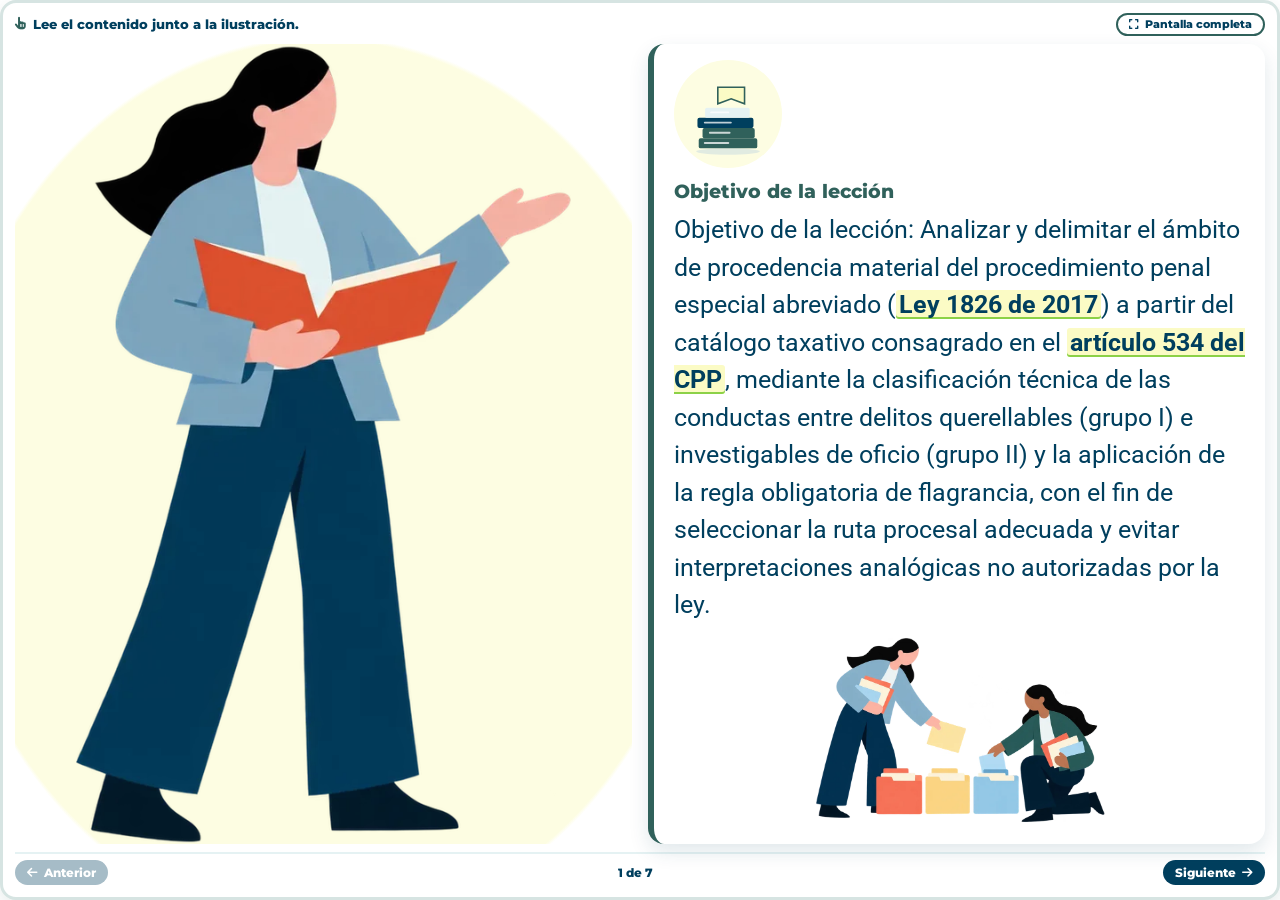
==== commit 3b6d172f: "Ley 1826: pulido con las directrices vigentes (L1-L3 con el motor común, mediación por intención, le" ====
--- a/unidad-01/leccion-03/index.html
+++ b/unidad-01/leccion-03/index.html
@@ -1,519 +1,16 @@
 <!doctype html>
-<!-- Ley 1826 de 2017 · Unidad 1 · Lección 3 · Ámbito de aplicación: delitos querellables y catálogo de oficiosos
-     Fuente: ficha de la Unidad 1, pp. 8-11, con las notas 2 (artículo 74 del CPP) y 3 (numeral 2 del artículo 534).
-     El objetivo de la lección y los títulos van en Genially (una escena = una diapositiva, ?escena=N).
-     Patrones de Juan (docs/patrones-juan.md): «Ver más», carrusel de páginas, carpetas-letra con infografía
-     numerada, visto y avance. Todo texto con data-f es textual de la ficha: herramientas/verificar_cobertura.py 3 -->
 <html lang="es">
 <head>
-<meta charset="utf-8">
-<meta name="viewport" content="width=device-width, initial-scale=1">
-<title>Ámbito de aplicación · Lección 3 · Ley 1826 de 2017</title>
-<link rel="stylesheet" href="comun/assets/vendor/fontawesome.min.css">
-<link rel="stylesheet" href="comun/assets/vendor/solid.min.css">
-<link rel="stylesheet" href="comun/base.css?v=invita-u1-1">
-<style>
-  sup{font-size:.7em;color:var(--oxido);font-weight:700}
-  .nota-n{display:inline-grid;place-items:center;min-width:20px;height:20px;padding:0 5px;border-radius:999px;background:var(--oxido);color:var(--blanco);font:800 11.5px Montserrat,Arial,sans-serif;vertical-align:2px}
-  .art{white-space:nowrap;color:var(--marino);font-weight:700}
-
-  /* 2 · Dos grupos con «Ver más» */
-  .grupos{flex:1;min-height:0;display:grid;grid-template-columns:1fr 1fr;gap:12px}
-  .grupos .tarjeta-ver{padding:10px 12px 12px;gap:8px;overflow:hidden}
-  .grupos .tarjeta-ver svg{width:100%;flex:1;min-height:0;max-height:190px}
-  .grupos .tarjeta-ver.abierta svg{display:none}
-  .g-tit{font:800 15px/1.32 Montserrat,Arial,sans-serif;color:var(--marino)}
-  .g1 .g-tit{border-left:5px solid var(--teal);padding-left:9px}
-  .g2 .g-tit{border-left:5px solid var(--oxido);padding-left:9px}
-  .g-det{font-size:14.5px;line-height:1.43;animation:sube .4s ease both}
-  .g-det p+p{margin-top:6px}
-  @keyframes sube{from{opacity:0;translate:0 8px}to{opacity:1;translate:0 0}}
-
-  /* 3 · Nota 2 en carrusel */
-  .nota-zona{flex:1;min-height:0;display:grid;grid-template-columns:132px minmax(0,1fr);gap:10px}
-  .nota-zona>svg{width:100%;height:100%}
-  .nota-zona .carrusel{background:var(--blanco);border:2px solid var(--niebla);border-radius:14px;padding:10px 14px 8px}
-  .car-rotulo{font:800 11.5px/1 Montserrat,Arial,sans-serif;letter-spacing:.01em;color:var(--oxido);margin-bottom:7px}
-  .car-pagina p{font-size:14.5px;line-height:1.42}
-  .car-pagina p+p,.car-pagina p+ul{margin-top:6px}
-  .conductas{list-style:none;padding:0;display:flex;flex-direction:column;gap:3px}
-  .conductas li{position:relative;padding:3px 8px 3px 20px;font-size:14px;line-height:1.36;border-radius:6px}
-  .conductas li:nth-child(odd){background:var(--hielo)}
-  .conductas li::before{content:"";position:absolute;left:7px;top:10px;width:6px;height:6px;border-radius:50%;background:var(--teal)}
-  .num b{color:var(--oxido)}
-
-  /* 4 · Carpetas-letra del grupo II (puntos-letra de Juan) */
-  .archivo{flex:none;display:grid;grid-template-columns:repeat(5,minmax(0,1fr));gap:8px 8px;padding-top:6px}
-  .carpeta-letra{position:relative;display:flex;align-items:center;gap:8px;min-height:50px;border:0;border-radius:4px 10px 10px 10px;background:var(--hielo);padding:6px 9px;text-align:left;font:700 12px/1.22 Montserrat,Arial,sans-serif;color:var(--marino);cursor:pointer;transition:background .25s,translate .25s,box-shadow .25s}
-  .carpeta-letra::before{content:"";position:absolute;left:0;top:-6px;width:42%;height:9px;border-radius:5px 5px 0 0;background:inherit}
-  .carpeta-letra:hover{translate:0 -2px;box-shadow:0 4px 10px rgba(0,0,0,.1)}
-  .carpeta-letra .letra{flex:none;display:grid;place-items:center;width:28px;height:28px;border-radius:50%;background:var(--marino);color:var(--blanco);font:800 14px Montserrat,Arial,sans-serif}
-  .carpeta-letra[aria-pressed=true]{background:var(--teal);color:var(--blanco);translate:0 -3px}
-  .carpeta-letra[aria-pressed=true] .letra{background:var(--oxido)}
-  .carpeta-letra.nota3 .letra{background:var(--oxido)}
-  .carpeta-letra.nota3{background:var(--coral)}
-  .carpeta-letra.nota3[aria-pressed=true]{background:var(--oxido)}
-  .carpeta-letra.nota3[aria-pressed=true] .letra{background:var(--marino)}
-  .literal-zona{flex:1;min-height:0;display:grid;grid-template-columns:120px minmax(0,1fr);gap:10px}
-  .literal-zona>svg{width:100%;height:100%}
-  .literal{display:flex;flex-direction:column;gap:8px;min-height:0;height:100%;background:var(--blanco);border:2px solid var(--teal);border-radius:14px;padding:12px 16px;animation:sube .35s ease both}
-  .literal.n3{border-color:var(--oxido);padding:10px 14px 8px}
-  .lit-cab{display:flex;align-items:center;gap:10px;font:800 16px/1.25 Montserrat,Arial,sans-serif;color:var(--marino)}
-  .lit-cab .letra{display:grid;place-items:center;width:32px;height:32px;border-radius:50%;background:var(--oxido);color:var(--blanco);font-size:15px;flex:none}
-  .nodos{list-style:none;padding:0;display:flex;flex-direction:column;gap:10px;position:relative}
-  .nodos li{position:relative;display:grid;grid-template-columns:30px minmax(0,1fr);gap:10px;align-items:start;font-size:15px;line-height:1.45}
-  .nodos li::before{counter-increment:nodo;content:counter(nodo);display:grid;place-items:center;width:28px;height:28px;border-radius:50%;background:var(--teal);color:var(--blanco);font:800 13px Montserrat,Arial,sans-serif;position:relative;z-index:1}
-  .nodos{counter-reset:nodo}
-  .nodos li:not(:last-child)::after{content:"";position:absolute;left:13px;top:28px;bottom:-12px;width:3px;background:var(--niebla)}
-  .nodos li span{background:var(--hielo);border-radius:0 10px 10px 10px;padding:7px 11px}
-  .literal.n3 .carrusel{flex:1}
-
-  /* 5 · Flagrancia */
-  .ruta{animation:fluye 1.2s linear infinite}
-  @keyframes fluye{to{stroke-dashoffset:-21}}
-  .aguja-min{transform-box:view-box;animation:gira 6s linear infinite}
-  @keyframes gira{to{rotate:360deg}}
-
-  /* 6 · Comprobación: clasificar en Grupo I o Grupo II */
-  .clasifica{flex:1;min-height:0;display:flex;flex-direction:column;gap:10px}
-  .pozo{display:grid;grid-template-columns:repeat(3,minmax(0,1fr));gap:8px}
-  .pozo:empty{display:none}
-  .conducta{display:flex;flex-direction:column;gap:6px;background:var(--blanco);border:2px solid var(--niebla);border-radius:10px;padding:8px 10px;animation:sube .3s ease both}
-  .conducta>p{font:700 13.5px/1.3 Montserrat,Arial,sans-serif;color:var(--marino)}
-  .elige{display:flex;gap:6px}
-  .elige .btn{padding:3px 11px;font-size:12px}
-  .cajones{flex:1;min-height:0;display:grid;grid-template-columns:1fr 1fr;gap:12px}
-  .cajon{display:grid;grid-template-columns:repeat(2,minmax(0,1fr));align-content:start;gap:6px;border-radius:12px;padding:8px;background:var(--hielo);border:2px dashed var(--teal);min-height:0}
-  .cajon-t{grid-column:1/-1}
-  .cajon[data-grupo=II]{background:#FBE7E4;border-color:var(--oxido)}
-  .cajon-t{display:flex;align-items:center;gap:8px;font:800 13px Montserrat,Arial,sans-serif;color:var(--marino)}
-  .cajon .conducta{padding:6px 9px;gap:4px}
-  .cajon .conducta>p{font-size:12.5px}
-  .conducta.ok{border-color:var(--teal)}
-  .conducta.no{border-color:var(--oxido)}
-  .fb{display:flex;gap:6px;font-size:12.5px;line-height:1.3}
-  .fb i{margin-top:2px}
-  .conducta.ok .fb i{color:var(--teal)}
-  .conducta.no .fb i{color:var(--oxido)}
-  .clasifica-pie{flex:none;display:flex;align-items:center;gap:12px;justify-content:flex-end}
-  .marcador{display:flex;align-items:center;gap:8px;font:800 14px Montserrat,Arial,sans-serif;color:var(--marino)}
-  .marcador i{color:var(--oxido);font-size:20px}
-  .marcador.todo i{color:var(--teal);animation:marca .4s cubic-bezier(.2,.9,.3,1.4) both}
-</style>
+<meta charset="utf-8"><meta name="viewport" content="width=device-width, initial-scale=1">
+<title>Lección 3. Ámbito de aplicación: delitos querellables y catálogo de oficiosos · Mediación</title>
+<link rel="stylesheet" href="../comun/assets/vendor/fontawesome.min.css">
+<link rel="stylesheet" href="../comun/assets/vendor/solid.min.css">
+<link rel="stylesheet" href="../comun/base.css?v=f63575f7">
+<link rel="stylesheet" href="../comun/tema-curso.css?v=0e10d433">
 </head>
 <body>
-<main class="ova" data-ova>
-
-  <!-- 1 · p. 8, «Introducción»: puntos sobre los objetos (catálogo y cofre con candado) -->
-  <section class="escena" data-titulo="Ámbito de aplicación">
-    <div class="texto">
-      <h2 class="titulo">Ámbito de aplicación</h2>
-      <p class="frase"><span data-f>El ámbito de aplicación del procedimiento penal especial abreviado está estrictamente delimitado por el <span class="marca">artículo 534 de la Ley 906 de 2004</span>, adicionado por el artículo 10 de la Ley 1826 de 2017 y modificado por leyes posteriores, como la Ley 2197 de 2022.</span></p>
-    </div>
-    <div class="lamina">
-      <svg viewBox="0 0 700 428" data-dibujo="taxativo"></svg>
-      <div class="capa" id="s1-taxativo" aria-labelledby="s1-taxativo-t">
-        <h3 id="s1-taxativo-t">Carácter taxativo</h3>
-        <p class="clave"><span data-f>Este catálogo tiene un <strong>carácter taxativo</strong>, lo que significa que el o la fiscal <strong>no puede aplicar este trámite por analogía</strong> a delitos que no estén consagrados expresamente en la norma.</span></p>
-      </div>
-      <button class="punto izq" type="button" data-capa="s1-taxativo" style="left:70.7%;top:73.4%"><span class="n">1</span><span class="et">Taxativo</span></button>
-    </div>
-  </section>
-
-  <!-- 2 · p. 8 apartado 1 y pp. 9-10 apartados 1.1 y 1.2: dos grupos con «Ver más» (lámina de referencia 10) -->
-  <section class="escena" data-titulo="Clasificación de los delitos" hidden>
-    <div class="texto">
-      <h2 class="titulo">Clasificación de los delitos</h2>
-      <p class="frase"><strong data-f>1. Clasificación de los delitos del procedimiento abreviado</strong><br><span data-f>Las conductas punibles sujetas a este procedimiento se dividen en <span class="marca">dos grandes grupos</span> según la naturaleza de la acción penal:</span></p>
-    </div>
-    <div class="grupos">
-      <article class="tarjeta-ver g1">
-        <svg viewBox="0 0 300 150" data-dibujo="querella"></svg>
-        <h3 class="g-tit"><span data-f>1.1. Grupo I: delitos que requieren querella para el inicio de la acción penal o querellables.</span><sup>2</sup></h3>
-        <div class="g-det" id="g1-det">
-          <p><span data-f>Se rigen por el <strong>artículo 74 del CPP</strong>.</span> <span data-f>Al requerir la <strong>manifestación expresa de la voluntad de la víctima</strong> para iniciar la acción penal, suponen una dinámica procesal particular sujeta a la caducidad de la querella y a la obligatoriedad de conciliación previa.</span></p>
-          <p><span data-f>Ejemplos representativos de esta categoría incluyen la injuria, la calumnia, el abuso de confianza ordinario, el daño en bien ajeno y las lesiones personales sin secuelas permanentes.</span></p>
-        </div>
-        <button class="btn sec btn-ver" type="button" data-ver="g1-det" data-visto><i class="fas fa-circle-info" aria-hidden="true"></i>Ver más</button>
-      </article>
-      <article class="tarjeta-ver g2">
-        <svg viewBox="0 0 300 150" data-dibujo="oficio"></svg>
-        <h3 class="g-tit"><span data-f>1.2. Grupo II: catálogo taxativo de delitos investigables de oficio</span></h3>
-        <div class="g-det" id="g2-det">
-          <p><span data-f>Son aquellas conductas punibles descritas en el numeral 2<sup>3</sup> del <strong>artículo 534 del CPP</strong>.</span> <span data-f>Aunque son delitos que se investigan de oficio (no requieren querella), se consideró pertinente darles el trámite abreviado debido a su menor complejidad o su alta frecuencia de judicialización.</span></p>
-          <p><span data-f>El catálogo vigente comprende:</span></p>
-        </div>
-        <button class="btn sec btn-ver" type="button" data-ver="g2-det" data-visto><i class="fas fa-circle-info" aria-hidden="true"></i>Ver más</button>
-      </article>
-    </div>
-  </section>
-
-  <!-- 3 · p. 9, nota 2 (artículo 74 del CPP) completa: carrusel de páginas (caso1.html de Juan) -->
-  <section class="escena" data-titulo="Conductas punibles que requieren querella" hidden>
-    <div class="texto">
-      <h2 class="titulo">Conductas punibles que requieren querella</h2>
-    </div>
-    <div class="nota-zona">
-      <svg viewBox="0 0 160 400" preserveAspectRatio="xMidYMax meet" data-dibujo="victima"></svg>
-      <div class="carrusel" data-carrusel aria-label="Nota 2: artículo 74 del CPP">
-        <div class="car-paginas">
-          <section class="car-pagina" data-visto>
-            <p class="car-rotulo">Artículo 74 · 1.</p>
-            <p><span data-f><span class="nota-n">2</span> <strong>Artículo 74. Conductas punibles que requieren querella</strong> [Artículo modificado por el artículo 22 de la Ley 2197 de 2022. Corregido por el artículo 10 del Decreto 207 de 2022].</span> <span data-f>Para iniciar la acción penal será necesario querella en las siguientes conductas punibles:</span></p>
-            <p class="num"><span data-f><b>1.</b> Aquellas que de conformidad con el CP no tienen señalada pena privativa de la libertad, con excepción de:</span></p>
-            <ul class="conductas">
-              <li data-f>ofrecimiento, venta o compra de instrumento apto para interceptar la comunicación privada entre personas <span class="art">(art. 193)</span>;</li>
-              <li data-f>divulgación y empleo de documentos reservados <span class="art">(art. 194)</span>;</li>
-              <li data-f>abuso de autoridad por acto arbitrario e injusto <span class="art">(art. 416)</span>;</li>
-              <li data-f>revelación de secreto <span class="art">(art. 418)</span>;</li>
-              <li data-f>utilización de secreto o reserva <span class="art">(art. 419)</span>;</li>
-              <li data-f>utilización indebida de información oficial privilegiada <span class="art">(art. 420)</span>;</li>
-              <li data-f>asesoramiento y otras actuaciones ilegales <span class="art">(art. 421)</span>;</li>
-              <li data-f>utilización indebida de información obtenida en el ejercicio de función pública <span class="art">(art. 431)</span>;</li>
-              <li data-f>utilización indebida de influencias derivadas del ejercicio de función pública <span class="art">(art. 432)</span>.</li>
-            </ul>
-          </section>
-          <section class="car-pagina" data-visto hidden>
-            <p class="car-rotulo">Artículo 74 · 2.</p>
-            <ul class="conductas">
-              <li data-f><b class="num-i">2.</b> Inducción o ayuda al suicidio <span class="art">(art. 107)</span>;</li>
-              <li data-f>lesiones personales sin secuelas que produjeren incapacidad para trabajar o enfermedad sin exceder de sesenta (60) días <span class="art">(art. 112, incisos 1 y 2)</span>;</li>
-              <li data-f>lesiones personales con deformidad física transitoria <span class="art">(art. 113, inciso 1)</span>;</li>
-              <li data-f>lesiones personales con perturbación funcional transitoria <span class="art">(art. 114, inciso 1)</span>;</li>
-              <li data-f>parto o aborto preterintencional <span class="art">(art. 118)</span>;</li>
-              <li data-f>lesiones personales culposas <span class="art">(art. 120)</span>;</li>
-              <li data-f>omisión de socorro <span class="art">(art. 131)</span>;</li>
-              <li data-f>violación a la libertad religiosa <span class="art">(art. 201)</span>;</li>
-              <li data-f>injuria <span class="art">(art. 220)</span>;</li>
-            </ul>
-          </section>
-          <section class="car-pagina" data-visto hidden>
-            <p class="car-rotulo">Artículo 74 · 2.</p>
-            <ul class="conductas">
-              <li data-f>calumnia <span class="art">(art. 221)</span>;</li>
-              <li data-f>injuria y calumnia indirecta <span class="art">(art. 222)</span>;</li>
-              <li data-f>injuria por vías de hecho <span class="art">(art. 226)</span>;</li>
-              <li data-f>injurias recíprocas <span class="art">(art. 227)</span>;</li>
-              <li data-f>maltrato mediante restricción a la libertad física <span class="art">(art. 230)</span>;</li>
-              <li data-f>malversación y dilapidación de los bienes de familiares <span class="art">(art. 236)</span>;</li>
-              <li data-f>hurto simple cuya cuantía no exceda de ciento cincuenta (150) salarios mínimos mensuales legales vigentes <span class="art">(art. 239, inciso 2)</span>;</li>
-              <li data-f>alteración, desfiguración y suplantación de marcas de ganado <span class="art">(art. 243)</span>;</li>
-              <li data-f>estafa cuya cuantía no exceda de ciento cincuenta (150) salarios mínimos mensuales legales vigentes <span class="art">(art. 246, inciso 3)</span>;</li>
-            </ul>
-          </section>
-          <section class="car-pagina" data-visto hidden>
-            <p class="car-rotulo">Artículo 74 · 2.</p>
-            <ul class="conductas">
-              <li data-f>emisión y transferencia ilegal de cheques <span class="art">(art. 248)</span>;</li>
-              <li data-f>abuso de confianza <span class="art">(art. 249)</span>;</li>
-              <li data-f>aprovechamiento de error ajeno o caso fortuito <span class="art">(art. 252)</span>;</li>
-              <li data-f>alzamiento de bienes <span class="art">(art. 253)</span>;</li>
-              <li data-f>disposición de bien propio gravado con prenda <span class="art">(art. 255)</span>;</li>
-              <li data-f>defraudación de fluidos <span class="art">(art. 256)</span>;</li>
-              <li data-f>acceso ilegal de los servicios de telecomunicaciones <span class="art">(art. 257)</span>;</li>
-              <li data-f>malversación y dilapidación de bienes <span class="art">(art. 259)</span>;</li>
-              <li data-f>usurpación de tierras <span class="art">(art. 261)</span>;</li>
-              <li data-f>usurpación de aguas <span class="art">(art. 262)</span>;</li>
-            </ul>
-          </section>
-          <section class="car-pagina" data-visto hidden>
-            <p class="car-rotulo">Artículo 74 · 2.</p>
-            <ul class="conductas">
-              <li data-f>invasión de tierras o edificaciones, cuando el avalúo del inmueble no exceda de ciento cincuenta (150) salarios mínimos mensuales legales vigentes <span class="art">(art. 263)</span>;</li>
-              <li data-f>perturbación de la posesión sobre inmuebles <span class="art">(art. 264)</span>;</li>
-              <li data-f>daño en bien ajeno <span class="art">(art. 265)</span>;</li>
-              <li data-f>uso y recargo de ventas a plazo <span class="art">(art. 305)</span>;</li>
-              <li data-f>falsa autoacusación <span class="art">(art. 437)</span>;</li>
-              <li data-f>infidelidad a los deberes profesionales <span class="art">(art. 445)</span>;</li>
-              <li data-f>violación de los derechos de reunión y asociación <span class="art">(art. 200)</span>.</li>
-            </ul>
-          </section>
-          <section class="car-pagina" data-visto hidden>
-            <p class="car-rotulo">Artículo 74 · Parágrafos</p>
-            <p class="clave"><span data-f><strong>PARÁGRAFO 1o.</strong> No será necesario querella para iniciar la acción penal respecto de casos de flagrancia o en los cuales el sujeto pasivo sea menor de edad, inimputable o se refieran a presuntas conductas punibles de violencia contra la mujer.</span></p>
-            <p class="clave"><span data-f><strong>PARÁGRAFO 2o.</strong> No será necesaria la querella, cuando el delito de invasión de tierras o edificaciones recaiga sobre bienes del Estado.</span></p>
-          </section>
-        </div>
-      </div>
-    </div>
-  </section>
-
-  <!-- 4 · pp. 10-11, literales a) a h) y nota 3 (numeral 2 del artículo 534): carpetas-letra con infografía numerada (parte3 de Juan) -->
-  <section class="escena" data-titulo="Catálogo taxativo de delitos investigables de oficio" hidden>
-    <div class="texto">
-      <h2 class="titulo">Catálogo taxativo de delitos investigables de oficio</h2>
-    </div>
-    <div class="archivo" role="group" aria-label="El catálogo vigente comprende">
-      <button class="carpeta-letra" type="button" data-visto data-literal="lit-a" aria-pressed="false"><span class="letra">a</span>Lesiones personales específicas</button>
-      <button class="carpeta-letra" type="button" data-visto data-literal="lit-b" aria-pressed="false"><span class="letra">b</span>VIF</button>
-      <button class="carpeta-letra" type="button" data-visto data-literal="lit-c" aria-pressed="false"><span class="letra">c</span>Inasistencia alimentaria</button>
-      <button class="carpeta-letra" type="button" data-visto data-literal="lit-d" aria-pressed="false"><span class="letra">d</span>Hurto simple, calificado y agravado</button>
-      <button class="carpeta-letra" type="button" data-visto data-literal="lit-e" aria-pressed="false"><span class="letra">e</span>Estafa y abuso de confianza</button>
-      <button class="carpeta-letra" type="button" data-visto data-literal="lit-f" aria-pressed="false"><span class="letra">f</span>Delitos contra los derechos de autor</button>
-      <button class="carpeta-letra" type="button" data-visto data-literal="lit-g" aria-pressed="false"><span class="letra">g</span>Falsedad en documento privado</button>
-      <button class="carpeta-letra" type="button" data-visto data-literal="lit-h" aria-pressed="false"><span class="letra">h</span>Delitos informáticos</button>
-      <button class="carpeta-letra nota3" type="button" data-visto data-literal="lit-n3" aria-pressed="false"><span class="letra">3</span>Numeral 2 del artículo 534</button>
-    </div>
-    <div class="literal-zona">
-      <svg viewBox="0 0 150 400" preserveAspectRatio="xMidYMax meet" data-dibujo="investiga"></svg>
-      <div class="literales" aria-live="polite">
-        <div class="literal" id="lit-a">
-          <p class="lit-cab"><span class="letra">a</span>Lesiones personales específicas</p>
-          <ol class="nodos"><li><span data-f>Lesiones personales específicas: aquellas contempladas en los artículos 111, 112, 113, 114, 115, 116, 118 y 120 del CP.</span></li></ol>
-        </div>
-        <div class="literal" id="lit-b" hidden>
-          <p class="lit-cab"><span class="letra">b</span>VIF</p>
-          <ol class="nodos"><li><span data-f>VIF: artículo 229 del CP.</span></li><li><span data-f>Es el delito de mayor impacto en esta categoría y cuenta con directrices institucionales específicas (Directiva 0001 de 2021).</span></li></ol>
-        </div>
-        <div class="literal" id="lit-c" hidden>
-          <p class="lit-cab"><span class="letra">c</span>Inasistencia alimentaria</p>
-          <ol class="nodos"><li><span data-f>Inasistencia alimentaria: artículo 233 del CP.</span></li><li><span data-f>Delito de omisión que tiene un trámite abreviado riguroso.</span></li></ol>
-        </div>
-        <div class="literal" id="lit-d" hidden>
-          <p class="lit-cab"><span class="letra">d</span>Hurto simple, calificado y agravado</p>
-          <ol class="nodos"><li><span data-f>Hurto simple, calificado y agravado; artículos 239, 240 y 241 (numerales 1 a 10) del CP.</span></li><li class="clave-nodo"><span data-f>Es fundamental verificar que la agravación o calificación de la conducta no supere los límites del catálogo.</span></li></ol>
-        </div>
-        <div class="literal" id="lit-e" hidden>
-          <p class="lit-cab"><span class="letra">e</span>Estafa y abuso de confianza</p>
-          <ol class="nodos"><li><span data-f>Estafa y abuso de confianza: artículos 246 y 249 del CP, respectivamente.</span></li></ol>
-        </div>
-        <div class="literal" id="lit-f" hidden>
-          <p class="lit-cab"><span class="letra">f</span>Delitos contra los derechos de autor</p>
-          <ol class="nodos"><li><span data-f>Delitos contra los derechos de autor: violación de derechos morales de autor (art. 270 del CP), violación de derechos patrimoniales de autor y derechos conexos (art. 271 del CP) y violación a mecanismos de protección (art. 272 del CP).</span></li></ol>
-        </div>
-        <div class="literal" id="lit-g" hidden>
-          <p class="lit-cab"><span class="letra">g</span>Falsedad en documento privado</p>
-          <ol class="nodos"><li><span data-f>Falsedad en documento privado: artículos 289 y 290 del CP.</span></li></ol>
-        </div>
-        <div class="literal" id="lit-h" hidden>
-          <p class="lit-cab"><span class="letra">h</span>Delitos informáticos</p>
-          <ol class="nodos"><li><span data-f>Delitos informáticos (Título VII Bis del CP): delitos contra la confidencialidad, la integridad y la disponibilidad de los datos y de los sistemas informáticos, salvo cuando la conducta recaiga sobre bienes o entidades del Estado.</span></li></ol>
-        </div>
-        <div class="literal n3" id="lit-n3" hidden>
-          <div class="carrusel" data-carrusel aria-label="Nota 3: numeral 2 del artículo 534 del CPP">
-            <div class="car-paginas">
-              <section class="car-pagina">
-                <p class="car-rotulo">Nota 3 · artículo 534, numeral 2</p>
-                <ul class="conductas">
-                  <li data-f><span class="nota-n">3</span> <b>2.</b> Lesiones personales a las que hacen referencia los artículos 111, 112, 113, 114, 115, 116, 118 y 120 del CP;</li>
-                  <li data-f>actos de discriminación <span class="art">(art. 134A del CP)</span>;</li>
-                  <li data-f>hostigamiento agravado <span class="art">(art. 134C del CP)</span>;</li>
-                  <li data-f>VIF <span class="art">(art. 229 del CP)</span>;</li>
-                  <li data-f>inasistencia alimentaria <span class="art">(art. 233 del CP)</span>;</li>
-                  <li data-f>hurto <span class="art">(art. 239 del CP)</span>, hurto calificado <span class="art">(art. 240 del CP)</span>, hurto agravado <span class="art">(art. 241 del CP, numerales del 1 al 10)</span>;</li>
-                  <li data-f>estafa <span class="art">(art. 246 del CP)</span>;</li>
-                  <li data-f>abuso de confianza <span class="art">(art. 249 del CP)</span>;</li>
-                </ul>
-              </section>
-              <section class="car-pagina" hidden>
-                <p class="car-rotulo">Nota 3 · artículo 534, numeral 2</p>
-                <ul class="conductas">
-                  <li data-f>corrupción privada <span class="art">(art. 250A del CP)</span>;</li>
-                  <li data-f>administración desleal <span class="art">(art. 250B del CP)</span>;</li>
-                  <li data-f>abuso de condiciones de inferioridad <span class="art">(art. 251 del CP)</span>;</li>
-                  <li data-f>utilización indebida de información privilegiada en particulares <span class="art">(art. 258 del CP)</span>;</li>
-                  <li data-f>invasión de tierras o edificaciones <span class="art">(art. 263 del CP)</span>;</li>
-                  <li data-f>los delitos contenidos en el Título VII Bis, para la protección de la información y los datos, excepto los casos en los que la conducta recaiga sobre bienes o entidades del Estado;</li>
-                  <li data-f>violación de derechos morales de autor <span class="art">(art. 270 del CP)</span>;</li>
-                </ul>
-              </section>
-              <section class="car-pagina" hidden>
-                <p class="car-rotulo">Nota 3 · artículo 534, numeral 2</p>
-                <ul class="conductas">
-                  <li data-f>violación de derechos patrimoniales de autor y derechos conexos <span class="art">(art. 271 del CP)</span>;</li>
-                  <li data-f>violación a los mecanismos de protección de derechos de autor <span class="art">(art. 272 del CP)</span>;</li>
-                  <li data-f>falsedad en documento privado <span class="art">(arts. 289 y 290 del CP)</span>;</li>
-                  <li data-f>usurpación de derechos de propiedad industrial y de derechos de obtentores de variedades vegetales <span class="art">(art. 306 del CP)</span>;</li>
-                  <li data-f>uso ilegítimo de patentes <span class="art">(art. 307 del CP)</span>;</li>
-                  <li data-f>violación de reserva industrial y comercial <span class="art">(art. 308 del CP)</span>;</li>
-                  <li data-f>ejercicio ilícito de actividad monopolística de arbitrio rentístico <span class="art">(art. 312 del CP)</span>.</li>
-                </ul>
-              </section>
-            </div>
-          </div>
-        </div>
-      </div>
-    </div>
-  </section>
-
-  <!-- 5 · p. 11, «Parágrafo sobre flagrancia»: idea clave en la caja resaltada; puntos sobre la ruta y el reloj -->
-  <section class="escena" data-titulo="Parágrafo sobre flagrancia" hidden>
-    <div class="texto">
-      <h2 class="titulo">Parágrafo sobre flagrancia</h2>
-      <p class="frase clave"><strong data-f>Parágrafo sobre flagrancia.</strong> <span data-f>En el parágrafo del artículo 534 se establece que el procedimiento especial abreviado se aplicará <strong>de forma obligatoria en todos los casos de flagrancia</strong> para los delitos contemplados en el catálogo.</span></p>
-    </div>
-    <div class="lamina">
-      <svg viewBox="0 0 700 428" data-dibujo="flagrancia"></svg>
-      <div class="capa" id="f-ruta" aria-labelledby="f-ruta-t">
-        <h3 id="f-ruta-t">Ruta del procedimiento abreviado</h3>
-        <p><span data-f>Esto significa que la captura en flagrancia de un sujeto cometiendo un hurto calificado o un acto de VIF <strong>activa inmediatamente la ruta del procedimiento abreviado</strong>,</span>…</p>
-      </div>
-      <div class="capa" id="f-36" aria-labelledby="f-36-t">
-        <h3 id="f-36-t">Control judicial de aprehensión</h3>
-        <p>…<span data-f>con los términos y especificidades procesales que la flagrancia impone (por ejemplo, <strong>control judicial de aprehensión dentro de las 36 horas</strong>).</span></p>
-      </div>
-      <button class="punto izq" type="button" data-capa="f-ruta" style="left:60.7%;top:70.6%"><span class="n">1</span><span class="et">Ruta</span></button>
-      <button class="punto" type="button" data-capa="f-36" style="left:62.9%;top:28%"><span class="n">2</span><span class="et">36 horas</span></button>
-    </div>
-  </section>
-
-  <!-- 6 · Comprobación (pp. 9-10): clasificar conductas en Grupo I o Grupo II. Solo ítems sin ambigüedad
-       entre el artículo 74 y el numeral 2 del 534; clave pendiente de validación jurídica de JP. -->
-  <section class="escena" data-titulo="Delitos querellables y catálogo de oficiosos" hidden>
-    <div class="texto">
-      <h2 class="titulo">Delitos querellables y catálogo de oficiosos</h2>
-    </div>
-    <div class="clasifica" id="clasifica">
-      <div class="pozo" id="pozo" aria-label="Conductas">
-        <div class="conducta" data-correcta="I"><p>injuria (art. 220)</p><div class="elige" role="group" aria-label="injuria (art. 220)"><button class="btn sec" type="button" data-g="I">Grupo I</button><button class="btn sec" type="button" data-g="II">Grupo II</button></div><p class="fb" hidden></p></div>
-        <div class="conducta" data-correcta="II"><p>VIF (art. 229 del CP)</p><div class="elige" role="group" aria-label="VIF (art. 229 del CP)"><button class="btn sec" type="button" data-g="I">Grupo I</button><button class="btn sec" type="button" data-g="II">Grupo II</button></div><p class="fb" hidden></p></div>
-        <div class="conducta" data-correcta="I"><p>daño en bien ajeno (art. 265)</p><div class="elige" role="group" aria-label="daño en bien ajeno (art. 265)"><button class="btn sec" type="button" data-g="I">Grupo I</button><button class="btn sec" type="button" data-g="II">Grupo II</button></div><p class="fb" hidden></p></div>
-        <div class="conducta" data-correcta="II"><p>inasistencia alimentaria (art. 233 del CP)</p><div class="elige" role="group" aria-label="inasistencia alimentaria (art. 233 del CP)"><button class="btn sec" type="button" data-g="I">Grupo I</button><button class="btn sec" type="button" data-g="II">Grupo II</button></div><p class="fb" hidden></p></div>
-        <div class="conducta" data-correcta="I"><p>calumnia (art. 221)</p><div class="elige" role="group" aria-label="calumnia (art. 221)"><button class="btn sec" type="button" data-g="I">Grupo I</button><button class="btn sec" type="button" data-g="II">Grupo II</button></div><p class="fb" hidden></p></div>
-        <div class="conducta" data-correcta="II"><p>falsedad en documento privado (arts. 289 y 290 del CP)</p><div class="elige" role="group" aria-label="falsedad en documento privado (arts. 289 y 290 del CP)"><button class="btn sec" type="button" data-g="I">Grupo I</button><button class="btn sec" type="button" data-g="II">Grupo II</button></div><p class="fb" hidden></p></div>
-      </div>
-      <div class="cajones">
-        <div class="cajon" data-grupo="I"><p class="cajon-t"><i class="fas fa-file-lines" aria-hidden="true"></i>Grupo I · querellables</p></div>
-        <div class="cajon" data-grupo="II"><p class="cajon-t"><i class="fas fa-magnifying-glass" aria-hidden="true"></i>Grupo II · investigables de oficio</p></div>
-      </div>
-      <div class="clasifica-pie">
-        <p class="marcador" id="marcador" hidden><i class="fas fa-medal" aria-hidden="true"></i><span></span></p>
-        <button class="btn sec" type="button" id="reintentar" hidden>Reintentar</button>
-        <button class="btn" type="button" id="comprobar" disabled><i class="fas fa-circle-check" aria-hidden="true"></i>Comprobar</button>
-      </div>
-    </div>
-  </section>
-
-</main>
-<script src="comun/personajes.js"></script>
-<script>
-  window.DIBUJOS = {
-    /* 1 · El catálogo del artículo 534 sobre el escritorio y el cofre cerrado: no se agrega por analogía */
-    taxativo: function (P) {
-      var C = P.C, o = P.obj, s = '';
-      s += o.suelo(372);
-      s += o.escritorio(40, 312, 220) + o.carpetas(66, 310, 5) + o.carpetas(170, 310, 3);
-      s += o.etiqueta(150, 236, 'Artículo 534', C.oxido, '#fff', 14);
-      s += P.persona({ x: 330, y: 372, s: 1.3, pose: 'senala', peinado: 'moño', camisa: C.blanco, chaqueta: C.marino, piel: C.piel[1] });
-      s += o.caja(420, 267, 150, true);
-      s += P.persona({ x: 640, y: 372, s: 1.25, pose: 'entrega', mira: -1, camisa: C.blanco, chaqueta: C.teal, piel: C.piel[2], prop: 'documento' });
-      return s;
-    },
-    /* 2 · Grupo I: la víctima entrega la querella; Grupo II: la fiscal investiga de oficio */
-    querella: function (P) {
-      var C = P.C, o = P.obj, s = '';
-      s += '<ellipse cx="150" cy="142" rx="130" ry="6" fill="#000" opacity=".05"/>';
-      s += P.persona({ x: 95, y: 140, s: .78, pose: 'entrega', peinado: 'cola', camisa: C.blanco, chaqueta: C.celeste, piel: C.piel[0], prop: 'documento' });
-      s += P.persona({ x: 205, y: 140, s: .78, pose: 'recibe', mira: -1, camisa: C.blanco, chaqueta: C.marino, piel: C.piel[1] });
-      return s;
-    },
-    oficio: function (P) {
-      var C = P.C, o = P.obj, s = '';
-      s += '<ellipse cx="150" cy="142" rx="130" ry="6" fill="#000" opacity=".05"/>';
-      s += o.carpetas(190, 140, 5);
-      s += P.persona({ x: 110, y: 140, s: .78, pose: 'senala', peinado: 'moño', camisa: C.blanco, chaqueta: C.teal, piel: C.piel[2] });
-      s += o.lupa(176, 58, 20);
-      return s;
-    },
-    /* 3 · Quien presenta la querella, junto al texto del artículo 74 */
-    victima: function (P) {
-      var C = P.C, o = P.obj;
-      return '<ellipse cx="80" cy="384" rx="62" ry="7" fill="#000" opacity=".06"/>' +
-        P.persona({ x: 76, y: 380, s: 1.15, pose: 'entrega', peinado: 'cola', camisa: C.blanco, chaqueta: C.celeste, piel: C.piel[0], prop: 'documento' }) +
-        o.hoja(104, 120, .9, 10);
-    },
-    /* 4 · La fiscal revisa el archivo con la lupa */
-    investiga: function (P) {
-      var C = P.C, o = P.obj;
-      return '<ellipse cx="70" cy="384" rx="58" ry="7" fill="#000" opacity=".06"/>' +
-        P.persona({ x: 62, y: 380, s: 1.1, pose: 'senala', peinado: 'moño', camisa: C.blanco, chaqueta: C.teal, piel: C.piel[2] }) +
-        o.lupa(112, 160, 20);
-    },
-    /* 5 · Captura en flagrancia: la ruta lleva de inmediato a la puerta del procedimiento abreviado */
-    flagrancia: function (P) {
-      var C = P.C, o = P.obj, s = '';
-      s += o.suelo(372);
-      s += o.puerta(568, 236, 72, 136, C.teal) + o.etiqueta(604, 212, 'Procedimiento abreviado', C.teal, '#fff', 12);
-      s += o.reloj(440, 120, 40);
-      s += '<path class="ruta" d="M300 336 C 370 300, 470 296, 548 326" fill="none" stroke="' + C.oxido + '" stroke-width="6" stroke-linecap="round" stroke-dasharray="12 9"/>' +
-        '<path d="M548 326 l-18 -14 l-2 20 z" fill="' + C.oxido + '"/>';
-      s += P.persona({ x: 130, y: 372, s: 1.25, pose: 'corre', camisa: C.crema, chaqueta: C.gris, piel: C.piel[0], propAtras: 'maletin' });
-      s += P.persona({ x: 262, y: 372, s: 1.3, pose: 'alto', mira: -1, peinado: 'moño', camisa: C.celeste, chaqueta: C.marino, piel: C.piel[1] });
-      return s;
-    }
-  };
-</script>
-<script src="comun/escena.js"></script>
-<script>
-  /* 4 · Carpetas-letra: una abierta a la vez; la primera empieza abierta y vista */
-  (function () {
-    var carpetas = [].slice.call(document.querySelectorAll('.carpeta-letra'));
-    function abrir(b) {
-      carpetas.forEach(function (o) {
-        var es = o === b;
-        o.setAttribute('aria-pressed', String(es));
-        document.getElementById(o.dataset.literal).hidden = !es;
-      });
-      OVA.marcar(b);
-    }
-    carpetas.forEach(function (b) {
-      b.setAttribute('aria-controls', b.dataset.literal);
-      b.addEventListener('click', function () { abrir(b); });
-    });
-    abrir(carpetas[0]);
-  })();
-
-  /* 6 · Clasificar en Grupo I o Grupo II y comprobar */
-  (function () {
-    var raiz = document.getElementById('clasifica'), pozo = document.getElementById('pozo');
-    var tarjetas = [].slice.call(raiz.querySelectorAll('.conducta'));
-    var comprobar = document.getElementById('comprobar'), reintentar = document.getElementById('reintentar');
-    var marcador = document.getElementById('marcador');
-    var RETRO = {
-      I: 'Grupo I: se rigen por el artículo 74 del CPP.',
-      II: 'Grupo II: numeral 2 del artículo 534 del CPP.'
-    };
-    function limpiar() {
-      tarjetas.forEach(function (t) { t.classList.remove('ok', 'no'); t.querySelector('.fb').hidden = true; });
-      marcador.hidden = true;
-    }
-    tarjetas.forEach(function (t) {
-      [].forEach.call(t.querySelectorAll('[data-g]'), function (b) {
-        b.addEventListener('click', function () {
-          limpiar();
-          t.dataset.elegida = b.dataset.g;
-          [].forEach.call(t.querySelectorAll('[data-g]'), function (o) { o.setAttribute('aria-pressed', String(o === b)); });
-          raiz.querySelector('.cajon[data-grupo="' + b.dataset.g + '"]').appendChild(t);
-          b.focus();
-          comprobar.disabled = tarjetas.some(function (x) { return !x.dataset.elegida; });
-        });
-      });
-    });
-    comprobar.addEventListener('click', function () {
-      var aciertos = 0;
-      tarjetas.forEach(function (t) {
-        var ok = t.dataset.elegida === t.dataset.correcta, fb = t.querySelector('.fb');
-        if (ok) aciertos++;
-        t.classList.toggle('ok', ok); t.classList.toggle('no', !ok);
-        fb.innerHTML = '<i class="fas ' + (ok ? 'fa-circle-check' : 'fa-triangle-exclamation') + '" aria-hidden="true"></i><span>' + RETRO[t.dataset.correcta] + '</span>';
-        fb.hidden = false;
-      });
-      marcador.querySelector('span').textContent = 'Aciertos: ' + aciertos + ' de ' + tarjetas.length;
-      marcador.classList.toggle('todo', aciertos === tarjetas.length);
-      marcador.hidden = false;
-      reintentar.hidden = aciertos === tarjetas.length;
-    });
-    reintentar.addEventListener('click', function () {
-      limpiar();
-      tarjetas.forEach(function (t) {
-        delete t.dataset.elegida;
-        [].forEach.call(t.querySelectorAll('[data-g]'), function (o) { o.setAttribute('aria-pressed', 'false'); });
-        pozo.appendChild(t);
-      });
-      comprobar.disabled = true;
-      reintentar.hidden = true;
-    });
-  })();
-</script>
-</body>
-</html>
+<main id="ova" aria-label="Mediación de Ley 1826 de 2017, unidad 1, lección 3"></main>
+<script type="application/json" id="contenido">{"ilustraciones": "ilustraciones-audiencias", "paleta": {"marino": "#003F5E", "teal": "#30615B", "oxido": "#30615B", "coral": "#8CD147", "crema": "#FBFBC5", "niebla": "#E5F2F3", "hielo": "#FDFDE2", "celeste": "#E5F2F3", "madera": "#30615B", "piso": "#E5F2F3", "gris": "#D6E4E2", "amarillo": "#8CD147"}, "anclas": {"fundamento-documento.webp": {"r": 1.1613, "p": [[50, 15], [52, 37], [19, 41], [72, 34]]}, "clasificacion-carpetas.webp": {"r": 1.5177, "p": [[15, 80], [30, 80], [45, 80], [41, 47], [85, 58]]}, "captura-detenido.webp": {"r": 1.2894, "p": [[37, 28], [80, 32], [50, 84], [52, 57]]}, "terminos-reloj.webp": {"r": 1.833, "p": [[45, 60], [55, 12], [37, 23]]}, "investigacion-lupa.webp": {"r": 1.4019, "p": [[40, 12], [88, 14], [78, 32], [55, 72], [14, 82]]}, "sustentacion-audiencia.webp": {"r": 1.4241, "p": [[22, 22], [40, 32], [55, 65], [80, 45], [70, 24]]}, "entrega-carpeta.webp": {"r": 1.8293, "p": [[60, 22], [78, 30]]}, "revisan-documento.webp": {"r": 1.0896, "p": [[64, 30], [52, 34]]}, "dialogo-carpeta.webp": {"r": 1.1719, "p": [[78, 35], [50, 30]]}, "lee-libro-explica.webp": {"r": 1.1321, "p": [[30, 27], [46, 17], [73, 30]]}, "explica-brazos.webp": {"r": 1.3373, "p": [[78, 30], [54, 22], [12, 32]]}, "alto-documento.webp": {"r": 1.2987, "p": [[63, 25], [50, 17]]}, "trio-dialogo.webp": {"r": 1.4706, "p": [[82, 30], [38, 22], [55, 30]]}, "corren-carpetas.webp": {"r": 1.6854, "p": [[30, 25], [73, 27]]}}, "respiro": 360, "pagina": 440, "completar": true, "sinHuecos": true, "tituloFuera": true, "leccion_rotulo": "Lección 3", "unit": 1, "lesson": 3, "heading": "Lección 3. Ámbito de aplicación: delitos querellables y catálogo de oficiosos", "scenes": [{"layout": "lamina", "segmentos": ["Objetivo de la lección: Analizar y delimitar el ámbito de procedencia material del procedimiento penal especial abreviado (Ley 1826 de 2017) a partir del catálogo taxativo consagrado en el artículo 534 del CPP, mediante la clasificación técnica de las conductas entre delitos querellables (grupo I) e investigables de oficio (grupo II) y la aplicación de la regla obligatoria de flagrancia, con el fin de seleccionar la ruta procesal adecuada y evitar interpretaciones analógicas no autorizadas por la ley."], "parrafo": [0], "vineta": [], "lead": [], "titulo": [], "tail": [], "chips": [], "bloques": [{"tipo": "lamina", "items": [{"label": "Objetivo de la lección", "segs": [0], "obj": "libros", "acomp": ["escalones", "documento"]}]}], "rotulo": null, "seccion": "Lección 3. Ámbito de aplicación: delitos querellables y catálogo de oficiosos", "grupo": null, "encabezados": [], "mediacion": "Escenario ilustrado con puntos sobre los objetos.", "rotulos": ["Objetivo de la lección"], "titulo_genially": "Ámbito de aplicación: delitos querellables y catálogo de oficiosos", "ilustracion": "p-lee-libro.webp", "relleno": "clasificacion-carpetas.webp", "arte": {"img": "p-lee-libro.webp", "pos": "izq"}}, {"layout": "lamina", "segmentos": ["El ámbito de aplicación del procedimiento penal especial abreviado está estrictamente delimitado por el artículo 534 de la Ley 906 de 2004, adicionado por el artículo 10 de la Ley 1826 de 2017 y modificado por leyes posteriores, como la Ley 2197 de 2022. Este catálogo tiene un carácter taxativo, lo que significa que el o la fiscal no puede aplicar este trámite por analogía a delitos que no estén consagrados expresamente en la norma."], "parrafo": [0], "vineta": [], "lead": [], "titulo": [], "tail": [], "chips": [], "bloques": [{"tipo": "lamina", "items": [{"label": "Ámbito de aplicación", "segs": [0], "obj": "libros", "acomp": ["escalones", "documento"]}]}], "rotulo": null, "seccion": "Introducción", "grupo": null, "encabezados": [], "mediacion": "Escenario ilustrado con puntos sobre los objetos.", "rotulos": ["Ámbito de aplicación"], "titulo_genially": "Introducción", "ilustracion": "p-dialogo-carpeta-2.webp", "relleno": "fundamento-documento.webp"}, {"layout": "esquema", "segmentos": ["Las conductas punibles sujetas a este procedimiento se dividen en dos grandes grupos según la naturaleza de la acción penal:", "1.1.", "Grupo I: delitos que requieren querella para el inicio de la acción penal o querellables.[^2]​ Se rigen por el artículo 74 del CPP.", "Al requerir la manifestación expresa de la voluntad de la víctima para iniciar la acción penal, suponen una dinámica procesal particular sujeta a la caducidad de la querella y a la obligatoriedad de conciliación previa.", "Ejemplos representativos de esta categoría incluyen la injuria, la calumnia, el abuso de confianza ordinario, el daño en bien ajeno y las lesiones personales sin secuelas permanentes."], "parrafo": [0, 1], "vineta": [], "lead": [], "titulo": [], "tail": [], "chips": [], "bloques": [{"tipo": "esquema", "items": [{"label": "Dos grandes grupos", "segs": [0], "obj": "escalones"}, {"label": "1.1", "segs": [1], "obj": "documento"}, {"label": "Grupo I", "segs": [2], "obj": "carpetas"}, {"label": "Al requerir la manifestación expresa", "segs": [3], "obj": "escudo"}, {"label": "Ejemplos representativos de esta", "segs": [4], "obj": "reloj"}]}], "rotulo": null, "seccion": "1. Clasificación de los delitos del procedimiento abreviado", "grupo": null, "encabezados": [], "mediacion": "Mapa conceptual: la idea de la escena arriba y sus conceptos unidos debajo; cada uno abre su texto.", "rotulos": ["Dos grandes grupos", "1.1", "Grupo I", "Al requerir la manifestación expresa", "Ejemplos representativos de esta"], "titulo_genially": "Clasificación de los delitos del procedimiento abreviado (1 de 5)", "ilustracion": "clasificacion-carpetas.webp", "relleno": "dialogo-carpeta.webp", "arte": {"img": "clasificacion-carpetas.webp", "pos": "fondo"}}, {"layout": "rejilla", "segmentos": ["[^2] Artículo 74. Conductas punibles que requieren querella [Artículo modificado por el artículo 22 de la Ley 2197 de 2022. Corregido por el artículo 10 del Decreto 207 de 2022]. Para iniciar la acción penal será necesario querella en las siguientes conductas punibles: 1. Aquellas que de conformidad con el CP no tienen señalada pena privativa de la libertad, con excepción de: ofrecimiento, venta o compra de instrumento apto para interceptar la comunicación privada entre personas (art. 193); divulgación y empleo de documentos reservados (art. 194); abuso de autoridad por acto arbitrario e injusto (art. 416); revelación de secreto (art. 418);", "utilización de secreto o reserva (art. 419); utilización indebida de información oficial privilegiada (art. 420); asesoramiento y otras actuaciones ilegales (art. 421); utilización indebida de información obtenida en el ejercicio de función pública (art. 431); utilización indebida de influencias derivadas del ejercicio de función pública (art. 432). 2. Inducción o ayuda al suicidio (art. 107); lesiones personales sin secuelas que produjeren incapacidad para trabajar o enfermedad sin exceder de sesenta (60) días (art. 112, incisos 1 y 2); lesiones personales con deformidad física transitoria (art. 113, inciso 1);", "lesiones personales con perturbación funcional transitoria (art. 114, inciso 1); parto o aborto preterintencional (art. 118); lesiones personales culposas (art. 120); omisión de socorro (art. 131); violación a la libertad religiosa (art. 201); injuria (art. 220); calumnia (art. 221); injuria y calumnia indirecta (art. 222); injuria por vías de hecho (art. 226); injurias recíprocas (art. 227); maltrato mediante restricción a la libertad física (art. 230); malversación y dilapidación de los bienes de familiares (art. 236);", "hurto simple cuya cuantía no exceda de ciento cincuenta (150) salarios mínimos mensuales legales vigentes (art. 239, inciso 2); alteración, desfiguración y suplantación de marcas de ganado (art. 243); estafa cuya cuantía no exceda de ciento cincuenta (150) salarios mínimos mensuales legales vigentes (art. 246, inciso 3); emisión y transferencia ilegal de cheques (art. 248); abuso de confianza (art. 249); aprovechamiento de error ajeno o caso fortuito (art. 252); alzamiento de bienes (art. 253); disposición de bien propio gravado con prenda (art. 255); defraudación de fluidos (art. 256);", "acceso ilegal de los servicios de telecomunicaciones (art. 257); malversación y dilapidación de bienes (art. 259); usurpación de tierras (art. 261); usurpación de aguas (art. 262); invasión de tierras o edificaciones, cuando el avalúo del inmueble no exceda de ciento cincuenta (150) salarios mínimos mensuales legales vigentes (art. 263); perturbación de la posesión sobre inmuebles (art. 264); daño en bien ajeno (art. 265); uso y recargo de ventas a plazo (art. 305); falsa autoacusación (art. 437); infidelidad a los deberes profesionales (art. 445); violación de los derechos de reunión y asociación (art. 200). PARÁGRAFO 1o.", "No será necesario querella para iniciar la acción penal respecto de casos de flagrancia o en los cuales el sujeto pasivo sea menor de edad, inimputable o se refieran a presuntas conductas punibles de violencia contra la mujer. PARÁGRAFO 2o. No será necesaria la querella, cuando el delito de invasión de tierras o edificaciones recaiga sobre bienes del Estado."], "parrafo": [0], "vineta": [], "lead": [], "titulo": [], "tail": [], "chips": [], "bloques": [{"tipo": "rejilla", "items": [{"label": "Conductas punibles que requieren querella", "segs": [0], "obj": "puertaCerrada", "ilus": "fundamento-documento.webp"}, {"label": "utilización de secreto o reserva", "segs": [1], "obj": "escudo", "ilus": "investigacion-lupa.webp"}, {"label": "lesiones personales con perturbación funcional transitoria", "segs": [2], "obj": "puertaAbierta", "ilus": "alto-documento.webp"}, {"label": "hurto simple cuya", "segs": [3], "obj": "documento", "ilus": "revisan-documento.webp"}, {"label": "acceso ilegal de los servicios de telecomunicaciones", "segs": [4], "obj": "telefono", "ilus": "terminos-reloj.webp"}, {"label": "necesario querella para iniciar la acción penal", "segs": [5], "obj": "personas", "ilus": "captura-detenido.webp"}]}], "rotulo": null, "seccion": "1. Clasificación de los delitos del procedimiento abreviado", "grupo": null, "encabezados": [], "mediacion": "Rejilla en collage: ventanas con ilustración que llenan el marco; cada una abre su texto completo.", "rotulos": ["Conductas punibles que requieren querella", "utilización de secreto o reserva", "lesiones personales con perturbación funcional transitoria", "hurto simple cuya", "acceso ilegal de los servicios de telecomunicaciones", "necesario querella para iniciar la acción penal"], "titulo_genially": "Clasificación de los delitos del procedimiento abreviado (2 de 5)", "ilustracion": "alto-documento.webp", "relleno": "clasificacion-carpetas.webp"}, {"layout": "puntos", "segmentos": ["1.2. Grupo II: catálogo taxativo de delitos investigables de oficio Son aquellas conductas punibles descritas en el numeral 2[^3] del artículo 534 del CPP. Aunque son delitos que se investigan de oficio (no requieren querella), se consideró pertinente darles el trámite abreviado debido a su menor complejidad o su alta frecuencia de judicialización. El catálogo vigente comprende:", "[^3] 2. Lesiones personales a las que hacen referencia los artículos 111, 112, 113, 114, 115, 116, 118 y 120 del CP; actos de discriminación (art. 134A del CP); hostigamiento agravado (art. 134C del CP); VIF (art. 229 del CP); inasistencia alimentaria (art. 233 del CP); hurto (art. 239 del CP), hurto calificado (art. 240 del CP), hurto agravado (art. 241 del CP, numerales del 1 al 10); estafa (art. 246 del CP); abuso de confianza (art. 249 del CP); corrupción privada (art. 250A del CP); administración desleal (art. 250B del CP); abuso de condiciones de inferioridad (art. 251 del CP);", "utilización indebida de información privilegiada en particulares (art. 258 del CP); invasión de tierras o edificaciones (art. 263 del CP); los delitos contenidos en el Título VII Bis, para la protección de la información y los datos, excepto los casos en los que la conducta recaiga sobre bienes o entidades del Estado; violación de derechos morales de autor (art. 270 del CP); violación de derechos patrimoniales de autor y derechos conexos (art. 271 del CP); violación a los mecanismos de protección de derechos de autor (art. 272 del CP); falsedad en documento privado (arts. 289 y 290 del CP);", "usurpación de derechos de propiedad industrial y de derechos de obtentores de variedades vegetales (art. 306 del CP); uso ilegítimo de patentes (art. 307 del CP); violación de reserva industrial y comercial (art. 308 del CP); ejercicio ilícito de actividad monopolística de arbitrio rentístico (art. 312 del CP).", "a) Lesiones personales específicas: aquellas contempladas en los artículos 111, 112, 113, 114, 115, 116, 118 y 120 del CP."], "parrafo": [0, 1, 4], "vineta": [], "lead": [], "titulo": [], "tail": [], "chips": [], "bloques": [{"tipo": "puntos", "items": [{"label": "Catálogo taxativo", "segs": [0, 1, 2, 3], "obj": "escalones"}, {"label": "Lesiones personales específicas", "segs": [4], "obj": "personas"}]}], "rotulo": null, "seccion": "1. Clasificación de los delitos del procedimiento abreviado", "grupo": null, "encabezados": [], "mediacion": "Ilustración con puntos sobre los objetos: cada punto abre su texto completo.", "rotulos": ["Catálogo taxativo", "Lesiones personales específicas"], "titulo_genially": "Clasificación de los delitos del procedimiento abreviado (3 de 5)", "ilustracion": "clasificacion-carpetas.webp", "relleno": "clasificacion-carpetas.webp"}, {"layout": "fichas", "segmentos": ["b) VIF: artículo 229 del CP. Es el delito de mayor impacto en esta categoría y cuenta con directrices institucionales específicas (Directiva 0001 de 2021).", "c) Inasistencia alimentaria: artículo 233 del CP. Delito de omisión que tiene un trámite abreviado riguroso.", "d) Hurto simple, calificado y agravado; artículos 239, 240 y 241 (numerales 1 a 10) del CP. Es fundamental verificar que la agravación o calificación de la conducta no supere los límites del catálogo.", "e) Estafa y abuso de confianza: artículos 246 y 249 del CP, respectivamente."], "parrafo": [0, 1, 2, 3], "vineta": [], "lead": [], "titulo": [], "tail": [], "chips": [], "bloques": [{"tipo": "fichas", "items": [{"label": "artículo 229", "segs": [0], "obj": "documento"}, {"label": "Inasistencia alimentaria", "segs": [1, 2], "obj": "escalones"}, {"label": "Estafa y abuso de confianza", "segs": [3], "obj": "carpetas"}]}], "rotulo": null, "seccion": "1. Clasificación de los delitos del procedimiento abreviado", "grupo": null, "encabezados": [], "mediacion": "Fichas: cada pestaña muestra su texto en el panel.", "rotulos": ["artículo 229", "Inasistencia alimentaria", "Estafa y abuso de confianza"], "titulo_genially": "Clasificación de los delitos del procedimiento abreviado (4 de 5)", "ilustracion": "alto-documento.webp", "relleno": "revisan-documento.webp", "arte": {"img": "alto-documento.webp", "pos": "izq"}}, {"layout": "giro", "segmentos": ["f) Delitos contra los derechos de autor: violación de derechos morales de autor (art. 270 del CP), violación de derechos patrimoniales de autor y derechos conexos (art. 271 del CP) y violación a mecanismos de protección (art. 272 del CP).", "g) Falsedad en documento privado: artículos 289 y 290 del CP.", "h) Delitos informáticos (Título VII Bis del CP): delitos contra la confidencialidad, la integridad y la disponibilidad de los datos y de los sistemas informáticos, salvo cuando la conducta recaiga sobre bienes o entidades del Estado.", "Parágrafo sobre flagrancia. En el parágrafo del artículo 534 se establece que el procedimiento especial abreviado se aplicará de forma obligatoria en todos los casos de flagrancia para los delitos contemplados en el catálogo. Esto significa que la captura en flagrancia de un sujeto cometiendo un hurto calificado o un acto de VIF activa inmediatamente la ruta del procedimiento abreviado, con los términos y especificidades procesales que la flagrancia impone (por ejemplo, control judicial de aprehensión dentro de las 36 horas)."], "parrafo": [0, 1, 2, 3], "vineta": [], "lead": [], "titulo": [], "tail": [], "chips": [], "bloques": [{"tipo": "giro", "items": [{"label": "Delitos contra los derechos de autor", "segs": [0], "obj": "escudo"}, {"label": "Falsedad en documento privado", "segs": [1], "obj": "documento"}, {"label": "Delitos informáticos (Título VII Bis del CP)", "segs": [2], "obj": "computador"}, {"label": "Parágrafo sobre flagrancia", "segs": [3], "obj": "puertaCerrada"}]}], "rotulo": null, "seccion": "1. Clasificación de los delitos del procedimiento abreviado", "grupo": null, "encabezados": [], "mediacion": "Tarjetas que giran: cada una abre su texto completo.", "rotulos": ["Delitos contra los derechos de autor", "Falsedad en documento privado", "Delitos informáticos (Título VII Bis del CP)", "Parágrafo sobre flagrancia"], "titulo_genially": "Clasificación de los delitos del procedimiento abreviado (5 de 5)", "ilustracion": "p-trio-3.webp", "relleno": "dialogo-carpeta.webp", "arte": {"img": "p-trio-3.webp", "pos": "izq"}}]}</script>
+<script src="../comun/objetos.js?v=f63575f7"></script>
+<script src="../comun/app.js?v=f63575f7"></script>
+</body></html>
--- a/unidad-01/comun/assets/vendor/solid.min.css
+++ b/unidad-01/comun/assets/vendor/solid.min.css
@@ -0,0 +1,6 @@
+/*!
+ * Font Awesome Free 6.7.2 by @fontawesome - https://fontawesome.com
+ * License - https://fontawesome.com/license/free (Icons: CC BY 4.0, Fonts: SIL OFL 1.1, Code: MIT License)
+ * Copyright 2024 Fonticons, Inc.
+ */
+:host,:root{--fa-style-family-classic:"Font Awesome 6 Free";--fa-font-solid:normal 900 1em/1 "Font Awesome 6 Free"}@font-face{font-family:"Font Awesome 6 Free";font-style:normal;font-weight:900;font-display:block;src:url(../webfonts/fa-solid-900.woff2) format("woff2"),url(../webfonts/fa-solid-900.ttf) format("truetype")}.fa-solid,.fas{font-weight:900}
--- a/unidad-01/comun/base.css
+++ b/unidad-01/comun/base.css
@@ -0,0 +1,935 @@
+/* Audiencias preliminares · JP-OVA · estética de la última versión aprobada de Ley 1826
+   Iframe previsto en Genially: 767 × 510 (deja libre el pie de la plantilla). Sin títulos, portada ni
+   navegación de la maqueta: eso es de Genially. Nada exige desplazamiento dentro del iframe. */
+@font-face{font-family:Montserrat;src:url('assets/fonts/montserrat-latin.woff2') format('woff2');font-weight:400 800;font-display:swap}
+@font-face{font-family:Montserrat;src:url('assets/fonts/montserrat-latin-ext.woff2') format('woff2');font-weight:400 800;font-display:swap;unicode-range:U+0100-02FF,U+1E00-1EFF}
+@font-face{font-family:Roboto;src:url('assets/fonts/roboto-latin.woff2') format('woff2');font-weight:400 700;font-display:swap}
+@font-face{font-family:Roboto;src:url('assets/fonts/roboto-latin-ext.woff2') format('woff2');font-weight:400 700;font-display:swap;unicode-range:U+0100-02FF,U+1E00-1EFF}
+:root{
+  /* Paleta de JP (24/10/2026) y colores de la plantilla de Juan */
+  --niebla:#D7E4E6;--coral:#F0CAC7;--crema:#F2F3B8;--tinta:#353A3C;--oxido:#AD4D32;
+  --teal:#30615B;--marino:#003F5E;--hielo:#E5F2F3;--fondo:#F5FBF9;--blanco:#fff;--piso:#DCEFEA;
+  --clave-fondo:#F3F4BC;--clave-borde:#BA5239
+}
+*{box-sizing:border-box}
+html,body{height:100%;margin:0;background:transparent}
+body{font:400 15px/1.45 Roboto,Arial,sans-serif;color:var(--tinta);-webkit-font-smoothing:antialiased}
+p{margin:0}
+button,textarea{font:inherit;color:inherit}
+button{cursor:pointer}
+:focus-visible{outline:3px solid var(--oxido);outline-offset:2px}
+[hidden]{display:none!important}
+
+.ova{position:relative;container:ova/inline-size;display:flex;flex-direction:column;gap:8px;width:100%;height:100dvh;min-height:360px;overflow:hidden;padding:10px 12px 12px;
+  background:var(--fondo);border:3px solid #A8D8CE;border-radius:16px;box-shadow:0 6px 18px #30615b1f}
+.escenario{position:relative;flex:1;min-height:0;display:flex;flex-direction:column;gap:8px;animation:escenaEntra .5s ease both}
+
+/* Guía y avance */
+.guia{display:flex;align-items:center;justify-content:space-between;gap:12px;flex:none}
+.guia-texto{display:flex;align-items:center;gap:7px;font:800 12.5px/1.25 Montserrat,Arial,sans-serif;color:var(--marino)}
+.guia-texto i{color:var(--oxido);animation:mano 1.6s ease-in-out infinite}
+.avance{position:relative;display:flex;align-items:center;gap:8px;min-width:230px;font:800 11px Montserrat,Arial,sans-serif;color:var(--teal)}
+.avance .barra{flex:1;height:7px;border-radius:9px;background:var(--niebla);overflow:hidden}
+.avance .barra i{display:block;width:0;height:100%;border-radius:9px;background:var(--teal);transition:width .5s cubic-bezier(.3,1.4,.5,1)}
+.avance output{white-space:nowrap}
+.avance.completo output{display:inline-flex;align-items:center;gap:5px;padding:3px 9px;border-radius:99px;background:var(--teal);color:var(--blanco);animation:pop .5s cubic-bezier(.3,1.6,.5,1)}
+/* Celebración en su propia capa, por encima de la escena y del lector: sale del distintivo y cae sobre la escena. */
+.confeti{position:absolute;z-index:40;width:0;height:0;pointer-events:none}
+.confeti i{position:absolute;left:-4px;top:-5px;width:8px;height:11px;border-radius:2px;background:var(--oxido);opacity:0;
+  animation:confetiCae 2s cubic-bezier(.25,.7,.45,1) var(--t,0s) forwards;box-shadow:0 1px 2px #003f5e26}
+.confeti i:nth-child(5n){background:var(--teal)}.confeti i:nth-child(5n+1){background:#E9C46A}
+.confeti i:nth-child(5n+2){background:var(--marino)}.confeti i:nth-child(5n+3){background:var(--coral)}
+.confeti i:nth-child(4n){width:9px;height:9px;border-radius:50%}.confeti i:nth-child(7n){width:5px;height:15px}
+@keyframes confetiCae{0%{opacity:1;transform:translate(0,0) rotate(0)}22%{opacity:1;transform:translate(calc(var(--x) * .35),calc(var(--s) * -1)) rotate(calc(var(--r) * .3))}
+  85%{opacity:1}100%{opacity:0;transform:translate(var(--x),var(--y)) rotate(var(--r))}}
+.avance.completo output{box-shadow:0 0 0 0 #30615b66;animation:pop .5s cubic-bezier(.3,1.6,.5,1),brillo 1.4s ease-out .3s 2}
+@keyframes brillo{0%{box-shadow:0 0 0 0 #30615b66}100%{box-shadow:0 0 0 12px #30615b00}}
+
+/* Lectura común */
+.lectura-eyebrow{font:800 11.5px/1.3 Montserrat,Arial,sans-serif;color:var(--oxido);margin-bottom:5px;display:flex;gap:6px;align-items:center}
+.lectura-texto{font-size:14.2px;line-height:1.48;color:var(--tinta)}
+.cerrar{float:right;margin:-2px 0 4px 10px;border:0;border-radius:99px;background:var(--hielo);color:var(--marino);font:800 11.5px Montserrat,Arial,sans-serif;padding:4px 10px}
+.panel-vacio{display:flex;align-items:center;gap:7px;font:700 13px Montserrat,Arial,sans-serif;color:var(--teal)}
+.panel-vacio i{color:var(--oxido);animation:mano 1.6s ease-in-out infinite}
+.aparece{animation:aparece .38s cubic-bezier(.2,1.2,.4,1) both}
+
+/* 1 · Lámina con puntos */
+.lamina{position:relative;flex:1;min-height:0;border-radius:14px;background:linear-gradient(180deg,#f1faf7 0%,var(--fondo) 70%);overflow:hidden}
+.lamina-svg{position:absolute;inset:0;width:100%;height:100%}
+.punto{position:absolute;transform:translate(-50%,-100%);display:flex;align-items:center;gap:6px;padding:4px 10px 4px 4px;border:2px solid var(--blanco);border-radius:99px;
+  background:var(--blanco);box-shadow:0 4px 12px #003f5e26;color:var(--marino);font:800 12px/1.15 Montserrat,Arial,sans-serif;max-width:178px;text-align:left;
+  animation:puntoEntra .55s cubic-bezier(.2,1.4,.4,1) both;transition:transform .2s,box-shadow .2s}
+.punto:nth-of-type(2){animation-delay:.12s}.punto:nth-of-type(3){animation-delay:.24s}.punto:nth-of-type(4){animation-delay:.36s}
+.punto:hover,.punto[aria-expanded=true]{transform:translate(-50%,-104%);box-shadow:0 8px 18px #003f5e38;border-color:var(--oxido)}
+.punto-n{display:grid;place-items:center;flex:none;width:28px;height:28px;border-radius:50%;background:var(--teal);color:var(--blanco);font-size:13px;position:relative}
+.punto:not(.visto) .punto-n::after{content:"";position:absolute;inset:-5px;border:2px solid var(--oxido);border-radius:50%;animation:latido 1.8s ease-out infinite}
+.punto>.fa-hand-pointer{color:var(--oxido);font-size:12px}
+.punto-visto{display:none;color:var(--teal)}
+.punto.visto .punto-visto{display:inline}.punto.visto>.fa-hand-pointer{display:none}
+.punto.visto .punto-n{background:var(--oxido)}
+.mensaje{position:absolute;left:3%;right:3%;top:10px;max-height:calc(100% - 20px);overflow:auto;padding:12px 16px 13px;background:var(--blanco);border-radius:14px;
+  border-left:6px solid var(--teal);box-shadow:0 12px 30px #003f5e30;z-index:3}
+
+/* 2 · Columnas */
+.columnas{flex:1;min-height:0;display:grid;gap:10px;grid-template-columns:repeat(var(--n,2),minmax(0,1fr));transition:grid-template-columns .45s ease}
+.columnas.c1{--n:1}.columnas.c2{--n:2}.columnas.c3{--n:3}.columnas.c4{--n:4}
+.columna{position:relative;display:flex;flex-direction:column;align-items:stretch;gap:6px;min-width:0;min-height:0;padding:10px 12px 12px;text-align:left;
+  border:2px solid var(--niebla);border-radius:16px;background:var(--hielo);box-shadow:0 6px 0 var(--niebla);animation:subir .5s ease both;animation-delay:var(--d);transition:transform .2s,box-shadow .2s,border-color .2s}
+.columna.tono1{background:#FBE6E3;border-color:var(--coral);box-shadow:0 6px 0 var(--coral)}
+.columna.tono2{background:#FBFAE1;border-color:#E3E0A4;box-shadow:0 6px 0 #E3E0A4}
+.columna.tono3{background:#E8EEF4;border-color:#C5D3DF;box-shadow:0 6px 0 #C5D3DF}
+.columna:hover{transform:translateY(-3px)}
+.columna.visto{border-color:var(--teal)}
+.col-cabeza{display:flex;justify-content:space-between;align-items:center}
+.col-n{display:grid;place-items:center;width:26px;height:26px;border-radius:50%;background:var(--oxido);color:var(--blanco);font:800 12.5px Montserrat,Arial,sans-serif}
+.col-visto{display:none;align-items:center;gap:4px;padding:2px 8px;border-radius:99px;background:var(--blanco);color:var(--teal);font:800 10.5px Montserrat,Arial,sans-serif}
+.columna.visto .col-visto{display:inline-flex;animation:pop .4s cubic-bezier(.3,1.6,.5,1)}
+.col-arte{flex:1;min-height:0;display:grid;place-items:center}
+.col-arte .obj-svg{max-height:100%;width:min(104px,80%);height:auto;filter:drop-shadow(0 6px 4px #003f5e14)}
+.columna:hover .col-arte .obj-svg{animation:rebote .6s ease}
+.col-rotulo{font:800 14.5px/1.25 Montserrat,Arial,sans-serif;color:var(--marino);hyphens:auto;overflow-wrap:break-word}
+.col-toca{align-self:flex-start;max-width:100%;text-align:center;display:inline-flex;align-items:center;gap:6px;padding:4px 10px;border-radius:99px;background:var(--crema);color:var(--marino);font:800 11px Montserrat,Arial,sans-serif}
+.col-toca i{color:var(--oxido);animation:mano 1.6s ease-in-out infinite}
+.columna.visto .col-toca{background:var(--blanco)}
+.col-lectura{display:block;padding:10px 12px;border-left:5px solid var(--oxido);border-radius:10px;background:var(--blanco);box-shadow:0 4px 12px #003f5e1a;animation:aparece .38s ease both}
+.columnas.con-abierta .columna:not(.abierta) .col-rotulo{font-size:12px}
+.columnas.con-abierta .columna:not(.abierta) .col-toca,.columnas.con-abierta .columna:not(.abierta) .col-arte{display:none}
+.columnas.con-abierta .columna:not(.abierta){justify-content:flex-start;gap:10px}
+.columna.abierta{border-color:var(--oxido);box-shadow:0 6px 0 var(--oxido)}
+.columna.abierta .col-arte{flex:none;height:118px}
+.columna.abierta .col-arte .obj-svg{width:118px}
+.columna.abierta .lectura-texto{font-size:15px;line-height:1.5}
+.columna.abierta .col-toca{display:none}
+.columnas.con-abierta.c2{grid-template-columns:repeat(2,minmax(0,1fr))}
+.columnas.con-abierta.c2:has(.abierta[data-i="0"]){grid-template-columns:3fr 1fr}.columnas.con-abierta.c2:has(.abierta[data-i="1"]){grid-template-columns:1fr 3fr}
+.columnas.con-abierta.c3:has(.abierta[data-i="0"]){grid-template-columns:4fr 1fr 1fr}.columnas.con-abierta.c3:has(.abierta[data-i="1"]){grid-template-columns:1fr 4fr 1fr}.columnas.con-abierta.c3:has(.abierta[data-i="2"]){grid-template-columns:1fr 1fr 4fr}
+.columnas.con-abierta.c4:has(.abierta[data-i="0"]){grid-template-columns:5fr 1fr 1fr 1fr}.columnas.con-abierta.c4:has(.abierta[data-i="1"]){grid-template-columns:1fr 5fr 1fr 1fr}.columnas.con-abierta.c4:has(.abierta[data-i="2"]){grid-template-columns:1fr 1fr 5fr 1fr}.columnas.con-abierta.c4:has(.abierta[data-i="3"]){grid-template-columns:1fr 1fr 1fr 5fr}
+
+/* 3 · Fichas */
+.fichas{display:flex;flex-wrap:wrap;gap:7px;flex:none}
+.ficha{position:relative;display:inline-flex;align-items:center;gap:7px;padding:6px 13px 6px 6px;border:2px solid var(--marino);border-radius:99px;background:var(--blanco);color:var(--marino);
+  font:800 12.5px/1.2 Montserrat,Arial,sans-serif;animation:subir .45s ease both;animation-delay:var(--d);transition:background .2s,color .2s}
+.ficha-n{display:grid;place-items:center;width:22px;height:22px;border-radius:50%;background:var(--crema);color:var(--marino);font-size:11.5px}
+.ficha:not(.visto)::after{content:"";position:absolute;inset:-4px;border:2px solid var(--oxido);border-radius:99px;animation:latido 2s ease-out infinite;pointer-events:none}
+.ficha[aria-selected=true]{background:var(--marino);color:var(--blanco)}
+.ficha-visto{display:none;position:absolute;right:-7px;top:-8px;width:20px;height:20px;border-radius:50%;background:var(--teal);color:var(--blanco);font-size:11px;place-items:center;border:2px solid var(--blanco)}
+.ficha.visto .ficha-visto{display:grid;animation:pop .4s cubic-bezier(.3,1.6,.5,1)}
+.panel{flex:1;min-height:0;overflow:auto;padding:13px 17px;border-radius:14px;background:var(--teal);color:var(--blanco);box-shadow:0 8px 20px #30615b33}
+.panel .lectura-texto{color:var(--blanco);font-size:15px;line-height:1.52}.panel .lectura-eyebrow{color:var(--crema)}
+.panel .panel-vacio{color:var(--blanco)}.panel .panel-vacio i{color:var(--crema)}
+.franja{flex:none;width:100%;height:118px}
+
+/* 4 · Ruta */
+.ruta-lectura{flex:1;min-height:0;overflow:auto;padding:12px 16px;border-radius:14px;background:var(--blanco);border-left:6px solid var(--oxido);box-shadow:0 6px 16px #003f5e1c}
+.ruta{position:relative;display:grid;grid-template-columns:repeat(var(--n),minmax(0,1fr));gap:8px;flex:none;padding-top:4px}
+.ruta.p2{--n:2}.ruta.p3{--n:3}.ruta.p4{--n:4}
+.camino{position:absolute;left:12%;right:12%;top:54px;height:0;border-top:4px dashed #b9c8c9;z-index:0}
+.ruta.p2 .camino{left:25%;right:25%}.ruta.p3 .camino{left:17%;right:17%}
+.ficha-avance{position:absolute;top:-13px;left:0;width:22px;height:22px;margin-left:-11px;border-radius:50%;background:var(--oxido);border:3px solid var(--blanco);box-shadow:0 3px 8px #ad4d3266;
+  /* La sombra sigue el acento del curso (paleta del curso, directriz general); la línea anterior queda para navegadores sin color-mix. */
+  box-shadow:0 3px 8px color-mix(in srgb,var(--oxido) 40%,transparent);
+  transition:left .6s cubic-bezier(.4,1.3,.5,1)}
+.paso{position:relative;z-index:1;display:flex;flex-direction:column;align-items:center;gap:3px;padding:4px 4px 8px;border:0;border-radius:14px;background:transparent;color:var(--marino);animation:subir .5s ease both;animation-delay:var(--d)}
+.paso-arte{display:grid;place-items:center;width:84px;height:84px;border-radius:50%;background:var(--blanco);border:3px solid var(--niebla);transition:transform .25s,border-color .25s}
+.paso-arte .obj-svg{width:62px;height:62px}
+.paso:hover .paso-arte,.paso[aria-expanded=true] .paso-arte{transform:scale(1.07);border-color:var(--oxido)}
+.paso-n{position:absolute;top:2px;left:calc(50% + 24px);display:grid;place-items:center;width:24px;height:24px;border-radius:50%;background:var(--teal);color:var(--blanco);font:800 12px Montserrat,Arial,sans-serif}
+.paso-rotulo{font:800 12.5px/1.2 Montserrat,Arial,sans-serif;text-align:center}
+.paso-visto{display:none;color:var(--teal);font-size:13px}
+.paso.visto .paso-visto{display:inline;animation:pop .4s cubic-bezier(.3,1.6,.5,1)}
+.paso.visto .paso-n,.paso.pasado .paso-n{background:var(--oxido)}
+.paso:not(.visto) .paso-arte{animation:latidoBorde 2s ease-in-out infinite}
+.ruta-pie{display:flex;justify-content:flex-end;flex:none}
+.btn-siguiente{display:inline-flex;gap:7px;align-items:center;border:0;border-radius:99px;background:var(--marino);color:var(--blanco);padding:6px 14px;font:800 12px Montserrat,Arial,sans-serif}
+.btn-siguiente:disabled{opacity:.35;cursor:default}
+
+/* 5 · Caso */
+.caso{flex:1;min-height:0;display:grid;grid-template-columns:250px minmax(0,1fr);gap:12px}
+.caso-izq{display:flex;flex-direction:column;gap:8px;min-height:0}
+.caso-arte{width:100%;height:auto;max-height:170px}
+.caja-clave{padding:9px 12px;border-radius:10px;background:var(--clave-fondo);border:2px solid var(--clave-borde);font-size:13.4px;line-height:1.42;animation:aparece .5s .3s ease both}
+.caso-der{display:flex;flex-direction:column;gap:7px;min-height:0}
+.caso-ficha{padding:11px 14px;border-radius:12px;background:var(--blanco);border-left:6px solid var(--teal);box-shadow:0 6px 16px #003f5e1a;animation:aparece .45s ease both}
+.caso-ficha .lectura-eyebrow i{color:var(--teal)}
+.caso-respuesta{flex:1;min-height:0;display:flex;flex-direction:column;gap:4px;font:800 11.5px Montserrat,Arial,sans-serif;color:var(--marino)}
+.caso-respuesta textarea{flex:1;min-height:60px;resize:none;padding:8px 10px;border:2px solid var(--niebla);border-radius:10px;background:var(--blanco);font:400 13.5px/1.4 Roboto,Arial,sans-serif}
+.caso-cuenta{align-self:flex-end;font:700 11px Montserrat,Arial,sans-serif;color:var(--teal)}
+
+/* Objetos animados */
+.objeto{transform-box:fill-box;transform-origin:50% 100%}
+.objeto.entra{animation:objEntra .6s cubic-bezier(.2,1.3,.4,1) both}
+.objeto.e1{animation-delay:.1s}.objeto.e2{animation-delay:.2s}.objeto.e3{animation-delay:.3s}
+.objeto.activo{animation:salto .55s ease}
+.objeto.tenue{opacity:.38;transition:opacity .3s}
+.anima-balanza{transform-origin:60px 29px;transform-box:view-box;animation:balanza 4s ease-in-out infinite}
+.anima-flota{animation:flota 3.4s ease-in-out infinite}
+.anima-aguja{transform-origin:60px 66px;transform-box:view-box;animation:gira 6s linear infinite}
+.anima-sello{transform-origin:center;transform-box:fill-box;animation:sello 3s ease-in-out infinite}
+.anima-puerta{transform-origin:30px 70px;transform-box:view-box;animation:puerta 4s ease-in-out infinite}
+.anima-ondas path{animation:onda 1.6s ease-out infinite}.anima-ondas path+path{animation-delay:.3s}
+.anima-parpadeo{animation:parpadeo 1.2s steps(2) infinite}
+.anima-mensajes rect{animation:aparecerMsg 3.6s ease infinite}.anima-mensajes rect:nth-child(2){animation-delay:.5s}.anima-mensajes rect:nth-child(3){animation-delay:1s}
+.anima-lupa{animation:lupa 4s ease-in-out infinite}
+.anima-bandera{transform-origin:61px 12px;transform-box:view-box;animation:bandera 1.4s ease-in-out infinite}
+.anima-abanico{transform-origin:60px 112px;transform-box:view-box;animation:flota 3.6s ease-in-out infinite}
+.anima-latido{transform-origin:60px 66px;transform-box:view-box;animation:latidoCorazon 1.4s ease-in-out infinite}
+.anima-planta{transform-origin:60px 92px;transform-box:view-box;animation:planta 5s ease-in-out infinite}
+.anima-mazo{transform-origin:70px 90px;transform-box:view-box;animation:mazo 3.2s ease-in-out infinite}
+
+@keyframes escenaEntra{from{opacity:0;transform:translateY(8px)}to{opacity:1;transform:none}}
+@keyframes subir{from{opacity:0;transform:translateY(14px)}to{opacity:1;transform:none}}
+@keyframes aparece{from{opacity:0;transform:translateY(8px) scale(.98)}to{opacity:1;transform:none}}
+@keyframes puntoEntra{from{opacity:0;transform:translate(-50%,-60%) scale(.6)}to{opacity:1;transform:translate(-50%,-100%)}}
+@keyframes objEntra{from{opacity:0;transform:translateY(24px) scale(.9)}to{opacity:1}}
+@keyframes pop{0%{transform:scale(.4)}100%{transform:scale(1)}}
+@keyframes latido{0%{transform:scale(.9);opacity:.8}100%{transform:scale(1.35);opacity:0}}
+@keyframes latidoBorde{0%,100%{box-shadow:0 0 0 0 #ad4d3200}50%{box-shadow:0 0 0 6px #ad4d3233}}
+@keyframes mano{0%,100%{transform:translateY(0)}50%{transform:translateY(-3px) rotate(-8deg)}}
+@keyframes rebote{0%,100%{transform:none}40%{transform:translateY(-8px)}70%{transform:translateY(2px)}}
+@keyframes salto{0%,100%{transform:none}35%{transform:translateY(-10px)}65%{transform:translateY(2px)}}
+@keyframes balanza{0%,100%{transform:rotate(-5deg)}50%{transform:rotate(5deg)}}
+@keyframes flota{0%,100%{transform:translateY(0)}50%{transform:translateY(-5px)}}
+@keyframes gira{to{transform:rotate(360deg)}}
+@keyframes sello{0%,80%,100%{transform:scale(1)}88%{transform:scale(1.18)}}
+@keyframes puerta{0%,100%{transform:skewY(0) scaleX(1)}50%{transform:scaleX(.55)}}
+@keyframes onda{0%{opacity:0}40%{opacity:1}100%{opacity:0}}
+@keyframes parpadeo{50%{opacity:.2}}
+@keyframes aparecerMsg{0%,10%{opacity:0}25%,85%{opacity:1}100%{opacity:0}}
+@keyframes lupa{0%,100%{transform:translate(0,0)}50%{transform:translate(8px,-4px)}}
+@keyframes bandera{0%,100%{transform:skewY(0)}50%{transform:skewY(8deg)}}
+@keyframes latidoCorazon{0%,100%{transform:scale(1)}20%{transform:scale(1.12)}40%{transform:scale(1)}}
+@keyframes planta{0%,100%{transform:rotate(-2deg)}50%{transform:rotate(2deg)}}
+@keyframes mazo{0%,70%,100%{transform:rotate(0)}80%{transform:rotate(14deg)}88%{transform:rotate(-3deg)}}
+@keyframes confeti{0%{opacity:1;transform:translate(0,0) rotate(0)}100%{opacity:0;transform:translate(var(--x),calc(var(--y) * -1 + 60px)) rotate(var(--r))}}
+
+/* Navegación local (solo sin ?escena) */
+.nav-local{display:flex;justify-content:space-between;align-items:center;flex:none;padding-top:6px;border-top:2px solid var(--niebla);font:800 12px Montserrat,Arial,sans-serif;color:var(--marino)}
+.nav-local button{display:inline-flex;gap:6px;align-items:center;border:0;border-radius:99px;background:var(--marino);color:var(--blanco);padding:5px 12px;font:inherit}
+.nav-local button:disabled{opacity:.35;cursor:default}
+
+/* Móvil y alturas cortas */
+@container ova (max-width:600px){
+  .guia{flex-direction:column;align-items:stretch;gap:5px}.avance{min-width:0}
+  .columnas.c3,.columnas.c4{grid-template-columns:repeat(2,minmax(0,1fr))!important}
+  .columnas.con-abierta .columna:not(.abierta){display:none}
+  .columnas.con-abierta{grid-template-columns:1fr!important}
+  .punto{max-width:120px;font-size:10.5px;padding:3px 7px 3px 3px}.punto-n{width:22px;height:22px}
+  .caso{grid-template-columns:1fr}.caso-izq{display:none}
+  .paso-arte{width:58px;height:58px}.paso-arte .obj-svg{width:44px;height:44px}.camino{top:40px}.paso-n{left:calc(50% + 14px)}
+  .paso-rotulo{font-size:10.5px}.franja{height:80px}
+}
+@media (prefers-reduced-motion:reduce){*,*::before,*::after{animation:none!important;transition:none!important}}
+
+/* ===== Escena por segmentos: idea visible, bloques y lector ===== */
+.escenario{gap:7px}
+.escena-titulo{flex:none;align-self:flex-start;padding:3px 10px;border-radius:6px;background:var(--teal);color:var(--blanco);font:800 12px/1.3 Montserrat,Arial,sans-serif;animation:subir .4s ease both}
+.idea{flex:none;padding:8px 13px;border-radius:12px;background:var(--blanco);border-left:5px solid var(--teal);box-shadow:0 4px 12px #003f5e14;font-size:13.6px;line-height:1.45;animation:subir .45s ease both}
+.bloque{position:relative;flex:1;min-height:0;display:flex;flex-direction:column;gap:6px}
+.bloque.es-compacto{flex:none}
+.bloque-titulo{font:700 12.5px/1.35 Montserrat,Arial,sans-serif;color:var(--marino)}
+.caja-clave{flex:none;padding:7px 12px;border-radius:10px;background:var(--clave-fondo);border:2px solid var(--clave-borde);font-size:13.2px;line-height:1.42;animation:aparece .5s .3s ease both}
+.chips{flex:none;display:flex;flex-wrap:wrap;gap:6px;margin:0;padding:0;list-style:none}
+.chips li{display:inline-flex;align-items:center;gap:5px;padding:3px 10px;border-radius:99px;background:var(--marino);color:var(--blanco);font:800 11px Montserrat,Arial,sans-serif;animation:pop .45s cubic-bezier(.3,1.6,.5,1) both;animation-delay:var(--d)}
+.chips li i{color:var(--crema)}
+.lector{position:absolute;inset:0;z-index:10;display:grid;place-items:center;padding:12px;background:#003f5e33;border-radius:12px}
+.lector-caja{position:relative;width:min(640px,100%);max-height:100%;overflow:auto;padding:14px 18px 16px;border-radius:16px;background:var(--blanco);border-left:7px solid var(--oxido);box-shadow:0 18px 40px #003f5e40}
+.lector-arte{float:left;margin:0 12px 4px 0;width:78px}
+.lector .lectura-texto{font-size:14.6px;line-height:1.52}
+
+/* Mapa conceptual */
+.mapa{position:relative;flex:1;min-height:0;border-radius:14px;background:radial-gradient(circle at 50% 52%,#ffffff 0,#eef8f5 50%,var(--fondo) 78%)}
+.mapa-lineas{position:absolute;inset:0;width:100%;height:100%}
+.mapa-lineas line{stroke:#9fb6b8;stroke-width:3;stroke-dasharray:7 5;vector-effect:non-scaling-stroke;animation:trazo .7s ease both;animation-delay:var(--d)}
+.nodo{position:absolute;transform:translate(-50%,-50%);display:flex;flex-direction:column;align-items:center;gap:2px;width:132px;padding:6px 6px 8px;border:2px solid var(--niebla);border-radius:16px;background:var(--blanco);color:var(--marino);
+  box-shadow:0 6px 0 var(--niebla);font:800 11.5px/1.2 Montserrat,Arial,sans-serif;text-align:center;animation:nodoEntra .55s cubic-bezier(.2,1.4,.4,1) both;animation-delay:var(--d,0s);transition:box-shadow .2s,border-color .2s}
+.nodo:hover{border-color:var(--oxido);box-shadow:0 8px 0 var(--coral)}
+.nodo.nucleo{width:170px;border-color:var(--teal);box-shadow:0 7px 0 var(--teal);font-size:13px;background:var(--hielo)}
+.nodo-marca{display:flex;gap:4px;font-size:12px;color:var(--oxido)}
+.nodo-marca .fa-circle-check{display:none;color:var(--teal)}
+.nodo.visto .nodo-marca .fa-circle-check{display:inline;animation:pop .4s}.nodo.visto .nodo-marca .fa-hand-pointer{display:none}
+.nodo.visto{border-color:var(--teal)}
+.nodo:not(.visto)::after{content:"";position:absolute;inset:-5px;border:2px solid var(--oxido);border-radius:19px;animation:latido 2.2s ease-out infinite;pointer-events:none}
+
+/* Tarjetas que giran */
+.giros{flex:1;min-height:0;display:grid;gap:9px;grid-template-columns:repeat(var(--c,4),minmax(0,1fr));perspective:900px}
+.giros.n1{--c:1}.giros.n2{--c:2}.giros.n3{--c:3}.giros.n4{--c:4}.giros.n5{--c:5}
+.giros.compacto{flex:none}
+.giro{position:relative;min-height:0;padding:0;border:0;background:none;animation:subir .45s ease both;animation-delay:var(--d)}
+.giro-int{position:relative;display:block;width:100%;height:100%;min-height:96px;transform-style:preserve-3d;transition:transform .6s cubic-bezier(.3,1.3,.4,1)}
+.giro.girada .giro-int{transform:rotateY(180deg)}
+.cara{position:absolute;inset:0;display:flex;flex-direction:column;align-items:center;justify-content:center;gap:5px;padding:9px;border-radius:15px;backface-visibility:hidden;text-align:center;border:2px solid var(--niebla);box-shadow:0 5px 0 var(--niebla)}
+.frente{background:var(--hielo)}
+.giro:nth-child(4n+2) .frente{background:#FBE6E3;border-color:var(--coral);box-shadow:0 5px 0 var(--coral)}
+.giro:nth-child(4n+3) .frente{background:#FBFAE1;border-color:#E3E0A4;box-shadow:0 5px 0 #E3E0A4}
+.giro:nth-child(4n+4) .frente{background:#E8EEF4;border-color:#C5D3DF;box-shadow:0 5px 0 #C5D3DF}
+.dorso{transform:rotateY(180deg);background:var(--teal);border-color:var(--teal);box-shadow:0 5px 0 #23463f;color:var(--blanco)}
+.giro-n{position:absolute;left:8px;top:8px;display:grid;place-items:center;width:24px;height:24px;border-radius:50%;background:var(--oxido);color:var(--blanco);font:800 12px Montserrat,Arial,sans-serif}
+.giro-rotulo{font:800 13px/1.22 Montserrat,Arial,sans-serif;color:var(--marino);hyphens:auto;overflow-wrap:break-word}
+.dorso .giro-rotulo{color:var(--blanco)}
+.giro-toca,.giro-leido{display:inline-flex;align-items:center;justify-content:center;gap:5px;max-width:100%;padding:3px 9px;border-radius:99px;background:var(--crema);color:var(--marino);font:800 10.5px/1.25 Montserrat,Arial,sans-serif;text-align:center}
+.giro-toca i{color:var(--oxido);animation:mano 1.6s ease-in-out infinite}
+.giro-leido{background:var(--blanco);color:var(--teal)}
+.giro:hover .frente .obj-svg{animation:rebote .6s ease}
+.giros.compacto .giro-int{min-height:84px}.giros.compacto .giro-rotulo{font-size:11.5px}.giros.compacto .giro-toca{font-size:9.5px;padding:2px 7px}
+.giro:not(.visto) .frente::after{content:"";position:absolute;inset:-4px;border:2px solid var(--oxido);border-radius:18px;animation:latido 2.4s ease-out infinite;pointer-events:none}
+
+/* Fichas con panel */
+.panel-fichas{flex:1;min-height:0;display:flex;gap:14px;align-items:flex-start;padding:12px 16px;border-radius:14px;background:var(--teal);color:var(--blanco);box-shadow:0 8px 20px #30615b33;overflow:auto}
+.panel-arte{flex:none;width:92px;padding:6px;border-radius:14px;background:#ffffff1f}
+.panel-arte:empty{display:none}
+.panel-texto .lectura-texto{color:var(--blanco);font-size:14.6px;line-height:1.5}.panel-texto .lectura-eyebrow{color:var(--crema)}
+.panel-fichas .panel-vacio{color:var(--blanco)}.panel-fichas .panel-vacio i{color:var(--crema)}
+
+/* Ruta y línea de tiempo */
+.ruta-lectura{display:flex;gap:12px;align-items:flex-start}
+.ruta-arte{flex:none;width:64px}
+.ruta.p5,.linea.p5{--n:5}
+.camino b{position:absolute;left:0;top:-2px;height:4px;width:0;background:var(--oxido);border-radius:4px;transition:width .6s ease}
+.linea{position:relative;display:grid;grid-template-columns:repeat(var(--n),minmax(0,1fr));gap:6px;flex:none;padding-top:4px}
+.linea.p4{--n:4}.linea.p3{--n:3}.linea.p2{--n:2}
+/* Historia del caso de 2–3 momentos (ejemplos prácticos): el camino une solo los centros de los pasos. */
+.linea.p2 .camino{left:25%;right:25%}.linea.p3 .camino{left:17%;right:17%}
+.linea .camino{position:absolute;left:10%;right:10%;top:44px;border-top:4px solid #c9d6d7;z-index:0}
+.linea .paso-arte,.ruta .paso-arte{width:68px;height:68px}
+.linea .paso-arte .obj-svg,.ruta .paso-arte .obj-svg{width:50px;height:50px}
+.ruta .camino{top:38px}
+.linea .paso:disabled{opacity:.42;cursor:not-allowed;filter:grayscale(.6)}
+.paso[aria-current=true] .paso-arte{border-color:var(--oxido);transform:scale(1.08)}
+.historia{border-left-color:var(--teal)}
+
+/* Balanza */
+.balanza-zona{flex:1;min-height:0;display:grid;grid-template-columns:230px minmax(0,1fr);gap:12px}
+.pesas{display:flex;flex-direction:column;gap:8px}
+.pesa{display:flex;align-items:center;gap:8px;padding:8px 12px 8px 8px;border:2px solid var(--marino);border-radius:12px;background:var(--blanco);color:var(--marino);font:800 13px Montserrat,Arial,sans-serif;text-align:left;
+  box-shadow:0 5px 0 var(--marino);animation:subir .45s ease both;animation-delay:var(--d);transition:transform .25s,opacity .3s}
+.pesa .fa-hand-pointer{margin-left:auto;color:var(--oxido)}
+.pesa-n{display:grid;place-items:center;width:24px;height:24px;border-radius:6px;background:var(--marino);color:var(--blanco);font-size:12px}
+.pesa-visto{display:none;margin-left:auto;color:var(--teal)}
+.pesa.puesta{transform:translateX(14px);opacity:.6;box-shadow:0 2px 0 var(--marino)}
+.pesa.puesta .fa-hand-pointer{display:none}.pesa.puesta .pesa-visto{display:inline}
+.balanza-centro{display:flex;flex-direction:column;align-items:center;gap:6px;min-height:0}
+.balanza-svg{width:min(330px,100%);flex:none}
+.viga{transform-origin:180px 47px;transform-box:view-box;transition:transform .8s cubic-bezier(.3,1.5,.5,1)}
+.pesa-svg{animation:caer .5s cubic-bezier(.3,1.4,.5,1) both}
+.criterios{margin:0;padding:8px 14px 8px 30px;border-radius:12px;background:var(--blanco);font:700 14px/1.5 Roboto,Arial,sans-serif;color:var(--marino);min-width:240px}
+.criterios:empty{display:none}
+.equilibrio .criterios{border:2px solid var(--teal)}
+
+/* Emparejar */
+.empareja{flex:1;min-height:0;display:grid;grid-template-columns:190px minmax(0,1fr);gap:10px}
+.nombres{display:flex;flex-direction:column;gap:6px}
+.nombre{padding:7px 10px;border:2px solid var(--marino);border-radius:10px;background:var(--blanco);color:var(--marino);font:800 12px/1.25 Montserrat,Arial,sans-serif;text-align:left;box-shadow:0 4px 0 var(--marino);transition:transform .2s}
+.nombre[aria-pressed=true]{background:var(--marino);color:var(--blanco);transform:translateX(6px)}
+.nombre.usado{opacity:.35;box-shadow:none;cursor:default}
+.defs{display:grid;gap:7px;grid-template-columns:1fr;align-content:start;min-height:0}
+.defs.n4,.defs.n5{grid-template-columns:1fr 1fr}
+.defs.n3{grid-template-columns:1fr 1fr 1fr}.defs.n3 .def{grid-template-columns:1fr;align-content:start}.defs.n3 .def-arte{grid-row:auto;width:34px}
+.defs.n2{grid-template-columns:1fr 1fr}
+.def{display:grid;grid-template-columns:38px minmax(0,1fr);gap:4px 8px;align-items:center;padding:7px 10px;border:2px dashed #b6c6c8;border-radius:12px;background:var(--blanco);text-align:left;color:var(--tinta);font-size:12.6px;line-height:1.35;transition:border-color .2s,background .2s}
+.def-arte{grid-row:span 2}
+.def-ranura{font:800 10.5px Montserrat,Arial,sans-serif;color:var(--oxido);display:inline-flex;gap:5px;align-items:center}
+.def.acierto{border-style:solid;border-color:var(--teal);background:#eaf4f2}
+.def.acierto .def-ranura{color:var(--teal);font-size:11.5px}
+.def.error{animation:sacudir .4s ease;border-color:var(--oxido)}
+.empareja-aviso{flex:none;min-height:16px;font:700 12px Montserrat,Arial,sans-serif;color:var(--oxido)}
+
+/* Caso */
+.caso-hecho{margin-bottom:6px;font-size:13.5px;line-height:1.45}
+.caso-pregunta{font:700 14px/1.45 Roboto,Arial,sans-serif;color:var(--marino)}
+.pista{margin-top:7px;display:inline-flex;gap:6px;align-items:center;border:0;border-radius:99px;background:var(--crema);color:var(--marino);font:800 11.5px Montserrat,Arial,sans-serif;padding:4px 11px}
+.pista i{color:var(--oxido)}
+.pista-texto{margin-top:6px;padding:7px 10px;border-radius:8px;background:var(--hielo);font-size:13.3px;line-height:1.45}
+.caso-izq .caja-clave{font-size:12.8px}
+
+@keyframes trazo{from{stroke-dashoffset:40;opacity:0}to{stroke-dashoffset:0;opacity:1}}
+@keyframes nodoEntra{from{opacity:0;transform:translate(-50%,-30%) scale(.7)}to{opacity:1;transform:translate(-50%,-50%)}}
+@keyframes caer{from{transform:translateY(-60px);opacity:0}to{transform:none;opacity:1}}
+@keyframes sacudir{0%,100%{transform:none}25%{transform:translateX(-6px)}50%{transform:translateX(6px)}75%{transform:translateX(-3px)}}
+
+@container ova (max-width:600px){
+  .nodo{width:96px;font-size:10px}.nodo.nucleo{width:118px}.nodo .obj-svg{width:34px!important}
+  .giros.n4,.giros.n5{--c:2}
+  .balanza-zona{grid-template-columns:1fr}.balanza-svg{width:200px}
+  .empareja{grid-template-columns:1fr}.nombres{flex-direction:row;flex-wrap:wrap}.defs.n4,.defs.n5{grid-template-columns:1fr}
+  .idea{font-size:12.4px}.ruta-arte{display:none}
+}
+@media (prefers-reduced-motion:reduce){*,*::before,*::after{animation:none!important;transition:none!important}}
+/* Móvil (alternativa; en Genially el iframe es 767 × 510): la escena se desplaza y nada se superpone */
+@container ova (max-width:600px){
+  .escenario{overflow-y:auto;padding-bottom:6px}
+  .bloque{flex:none}
+  .mapa{min-height:330px}.lamina{min-height:250px}.panel-fichas{min-height:200px;overflow:visible}
+  .ruta-lectura{min-height:150px;overflow:visible}.balanza-zona{overflow:visible}
+}
+
+/* Emparejar: arrastrar y soltar, tarjetas a todo el alto */
+.empareja .nombres{justify-content:flex-start}
+.nombres-guia{display:flex;gap:6px;align-items:center;font:800 11px Montserrat,Arial,sans-serif;color:var(--teal)}
+.nombres-guia i{color:var(--oxido);animation:mano 1.6s ease-in-out infinite}
+.nombre{display:flex;align-items:center;gap:8px;padding:10px 12px;font-size:12.5px;cursor:grab;touch-action:none;user-select:none}
+.agarre{color:var(--oxido);font-weight:900;letter-spacing:-2px}
+.nombre.arrastrando{opacity:.35}
+.nombre.fantasma{position:fixed;z-index:50;pointer-events:none;transform:translate(-50%,-50%) rotate(-3deg);background:var(--marino);color:var(--blanco);box-shadow:0 12px 24px #003f5e55;width:180px}
+.defs{flex:1;grid-auto-rows:1fr;align-content:stretch}
+.def{animation:subir .45s ease both;animation-delay:var(--d)}
+.def.sobre{border-color:var(--oxido);background:#fff6ee;transform:scale(1.02)}
+.empareja.amplio .def{display:flex;flex-direction:column;align-items:flex-start;justify-content:flex-start;gap:8px;padding:12px 14px;font-size:13.4px;line-height:1.45}
+.empareja.amplio .def-arte{align-self:center;padding:8px;border-radius:50%;background:var(--hielo)}
+.empareja.amplio .def-ranura{margin-top:auto;align-self:stretch;justify-content:center;padding:10px;border:2px dashed #e0b3a6;border-radius:10px;background:#fffaf3}
+.empareja.amplio .def.acierto .def-ranura{border-style:solid;border-color:var(--teal);background:var(--blanco)}
+.empareja.amplio .def.completa{font-size:12.9px;line-height:1.42}
+.empareja.amplio .def.completa .def-arte{display:none}
+.def-texto b{color:var(--oxido)}
+
+.empareja.amplio{grid-template-columns:1fr;grid-template-rows:auto minmax(0,1fr)}
+.empareja.amplio .nombres{flex-direction:row;flex-wrap:wrap;align-items:center}
+.empareja.amplio .nombre{flex:1 1 0;min-width:0}
+.empareja.amplio .defs{grid-template-columns:repeat(var(--nd,3),minmax(0,1fr));transition:grid-template-columns .45s ease}
+.empareja.amplio .defs.n2{--nd:2}
+.empareja.amplio .def.completa:not(.foco) .def-texto{display:-webkit-box;-webkit-line-clamp:9;-webkit-box-orient:vertical;overflow:hidden}
+.empareja.amplio .def.completa:not(.foco){cursor:zoom-in}
+.empareja.amplio .def.foco{border-color:var(--oxido);box-shadow:0 6px 0 var(--coral)}
+
+/* Ficha de introducción: la idea central se descubre al tocar (sin bloques de texto a la vista) */
+.intro{flex:none;align-self:flex-start;display:inline-flex;align-items:center;gap:9px;max-width:100%;padding:5px 12px 5px 6px;border:2px solid var(--teal);border-radius:99px;background:var(--blanco);color:var(--marino);
+  font:800 12.5px/1.2 Montserrat,Arial,sans-serif;text-align:left;box-shadow:0 4px 0 var(--teal);animation:subir .45s ease both;position:relative}
+.intro-arte{display:grid;place-items:center;width:38px;height:38px;border-radius:50%;background:var(--hielo)}
+.intro-toca{display:inline-flex;gap:5px;align-items:center;max-width:100%;padding:2px 8px;border-radius:99px;background:var(--crema);font-size:10.5px;text-align:center}
+.intro-toca i{color:var(--oxido);animation:mano 1.6s ease-in-out infinite}
+.intro-visto{display:none;color:var(--teal)}
+.intro.visto .intro-toca{display:none}.intro.visto .intro-visto{display:inline}
+.intro:not(.visto)::after{content:"";position:absolute;inset:-5px;border:2px solid var(--oxido);border-radius:99px;animation:latido 2.2s ease-out infinite;pointer-events:none}
+.clave-rotulo{display:flex;gap:6px;align-items:center;margin-bottom:3px;font:800 11px Montserrat,Arial,sans-serif;color:var(--clave-borde)}
+.caja-clave.tras-completar{animation:pop .55s cubic-bezier(.3,1.5,.5,1) both}
+
+.empareja,.defs{min-height:0}
+.defs{grid-auto-rows:minmax(0,1fr)}
+.def{min-height:0;overflow:hidden}
+.empareja.amplio .def.foco{overflow:auto}
+
+@container ova (max-width:600px){.intro{z-index:3}.escenario>*{flex-shrink:0}}
+/* Observaciones de Juan (26/10/2026): texto a un lado e ilustración de contexto al otro; referencias jurídicas visibles que titilan */
+.ruta-lectura{align-items:stretch}
+.ruta-texto{flex:1;min-width:0}
+.ruta-lectura .ruta-arte{flex:none;width:170px;align-self:center;display:grid;place-items:center;aspect-ratio:1;border-radius:50%;background:var(--hielo)}
+.ruta-lectura .ruta-arte .obj-svg{width:150px;height:auto}
+.ref-ico{margin-right:5px;color:var(--oxido)}
+.ref:not(.visto) .ref-ico{animation:titila 1.1s ease-in-out infinite}
+.intro.ref:not(.visto){background:var(--crema);border-color:var(--oxido)}
+.nodo.ref:not(.visto) .nodo-rotulo,.giro.ref:not(.visto) .giro-rotulo,.punto.ref:not(.visto) .punto-rotulo,.paso.ref:not(.visto) .paso-rotulo{background:var(--crema);border-radius:6px;padding:0 4px}
+mark.ref-texto{background:#F3F4BC;color:var(--marino);font-weight:700;padding:0 3px;border-radius:3px;box-shadow:inset 0 -2px 0 #BA5239}
+@keyframes titila{0%,100%{opacity:1;transform:scale(1)}50%{opacity:.25;transform:scale(1.15)}}
+@media (prefers-reduced-motion:reduce){.ref:not(.visto) .ref-ico{animation:none}}
+.ruta-lectura.apretada .ruta-arte{width:104px}.ruta-lectura.apretada .ruta-arte .obj-svg{width:90px}.ruta-lectura.sin-arte .ruta-arte{display:none}
+/* Unidades 2–4: párrafos, viñetas, notas al pie y tablas de la fuente */
+.parr{display:block}.parr+.parr{margin-top:.5em}
+.parr.vineta{padding-left:1.05em;text-indent:-1.05em;margin-top:.25em}
+/* Tramos de un párrafo largo (datos.respiro): un poco menos de aire que entre párrafos; tras una viñeta, con su sangría. */
+.parr+.parr.tramo{margin-top:.45em}.parr.vineta-sigue{padding-left:1.05em}
+.nota-pie{margin-top:.7em!important;padding-top:.45em;border-top:1px dashed var(--niebla);font-size:12.6px;line-height:1.42;color:#4b5557}
+.nota-pie sup,.llamada{font:800 10px Montserrat,Arial,sans-serif;color:var(--oxido);margin-left:1px}
+.panel-tabla{display:block}
+.panel-tabla .panel-texto{width:100%}
+.tabla-filas{margin:6px 0 0;padding:0;list-style:none;display:grid;gap:6px}
+.tabla-filas li{display:grid;grid-auto-flow:column;grid-auto-columns:minmax(0,1fr);gap:10px;padding:7px 10px;border-radius:10px;background:#ffffff1f;animation:aparece .4s ease both}
+.tabla-celda{display:flex;flex-direction:column;gap:2px}
+.tabla-enc{font:800 10.5px/1.25 Montserrat,Arial,sans-serif;letter-spacing:.02em;text-transform:uppercase;color:var(--crema)}
+.panel-tabla .lectura-texto{color:var(--blanco);font-size:13.6px;line-height:1.42}
+.tabla-pestanas .ficha{max-width:100%}
+@container ova (max-width:520px){.tabla-filas li{grid-auto-flow:row}}
+.ruta-lectura.mini .lectura-texto{font-size:13px;line-height:1.38}.ruta-lectura.mini{padding:9px 13px}
+.tabla-pestanas{gap:5px}.tabla-pestanas .ficha{font-size:12px;padding:4px 11px 4px 4px}
+.tabla-filas.compacta{grid-template-columns:1fr 1fr;gap:4px 6px}.tabla-filas.compacta li{padding:4px 8px}
+.tabla-filas.compacta .lectura-texto{font-size:12.4px;line-height:1.3}
+@container ova (max-width:520px){.tabla-filas.compacta{grid-template-columns:1fr}}
+.panel-tabla .panel-texto.con-ficha{display:flex;flex-direction:column;height:100%}
+.tabla-ficha{flex:1;display:grid;grid-template-columns:200px minmax(0,1fr);gap:20px;align-items:center;margin-top:10px}
+.tabla-ficha figure{margin:0;display:grid;place-items:center;align-self:stretch;padding:16px 8px;border-radius:18px;background:var(--hielo,#E3F1EE)}
+.tabla-ficha .tabla-filas li{grid-auto-flow:row;gap:14px;padding:14px 18px}
+.tabla-ficha .tabla-enc{font-size:12px}
+.tabla-ficha .lectura-texto{font-size:var(--fs,19px);line-height:1.42}
+.tabla-ficha.sin-figura{grid-template-columns:minmax(0,1fr)}.tabla-ficha.sin-figura figure{display:none}
+@container ova (max-width:520px){.tabla-ficha{grid-template-columns:1fr}.tabla-ficha figure{display:none}.tabla-ficha .lectura-texto{font-size:15px}}
+
+/* ---------- Aprovechar el espacio (Juan, R8): texto a un lado e imagen de contexto al otro (27/10/2026) ---------- */
+.contexto{flex:1;min-height:0;display:grid;gap:0 16px;grid-template-columns:minmax(0,1.12fr) minmax(0,.88fr);grid-template-rows:auto auto minmax(0,1fr);
+  grid-template-areas:"cab cab" "pun pun" "txt arte"}
+.contexto>.bloque-titulo{grid-area:cab;margin-bottom:6px}.contexto>.ctx-texto{grid-area:txt}.contexto>.ctx-arte{grid-area:arte}
+.contexto.sin-arte{grid-template-columns:1fr;grid-template-areas:"cab" "pun" "txt"}.contexto.sin-arte .ctx-arte{display:none}
+.ctx-puntos{grid-area:pun;display:flex;flex-wrap:wrap;gap:8px;margin-bottom:10px}
+.ctx-punto{position:relative;flex:1 1 0;min-width:0;display:flex;align-items:center;gap:7px;padding:5px 12px 5px 5px;border:2px solid var(--marino);border-radius:14px;
+  background:var(--blanco);color:var(--marino);font:800 12px/1.2 Montserrat,Arial,sans-serif;text-align:left;animation:subir .45s ease both;animation-delay:var(--d);transition:background .2s,color .2s}
+.contexto.n5 .ctx-punto,.contexto.n6 .ctx-punto{flex-basis:calc(33% - 6px)}
+.ctx-n{display:grid;place-items:center;flex:none;width:23px;height:23px;border-radius:50%;background:var(--crema);color:var(--marino);font-size:11.5px}
+.ctx-ico{display:grid;place-items:center;flex:none;width:34px;height:34px;border-radius:50%;background:var(--hielo)}
+.ctx-rotulo{min-width:0;overflow-wrap:break-word;hyphens:auto}
+.ctx-punto:not(.visto)::after{content:"";position:absolute;inset:-4px;border:2px solid var(--oxido);border-radius:16px;animation:latido 2s ease-out infinite;pointer-events:none}
+.ctx-punto[aria-selected=true]{background:var(--marino);color:var(--blanco)}.ctx-punto[aria-selected=true] .ctx-ico{background:var(--blanco)}
+.ctx-visto{display:none;position:absolute;right:-7px;top:-8px;width:20px;height:20px;border-radius:50%;background:var(--teal);color:var(--blanco);font-size:11px;place-items:center;border:2px solid var(--blanco)}
+.ctx-punto.visto .ctx-visto{display:grid}
+.ctx-texto{--fs:16px;flex:1;min-height:0;overflow:hidden;display:flex;flex-direction:column;justify-content:safe center;padding:16px 20px;border-radius:16px;
+  background:var(--blanco);border-left:6px solid var(--oxido);box-shadow:0 8px 20px #003f5e1f}
+.ctx-icono{flex:none;display:grid;place-items:center;width:108px;height:108px;margin-bottom:12px;border-radius:50%;background:var(--hielo);animation:pop .5s cubic-bezier(.3,1.6,.5,1) both}
+.ctx-texto.sin-icono .ctx-icono{display:none}
+.ctx-texto .lectura-eyebrow{font-size:max(11.5px,calc(var(--fs) * .74));margin-bottom:7px}
+.ctx-texto .lectura-texto{font-size:var(--fs);line-height:1.5}
+.ctx-arte{position:relative;min-width:0;min-height:0;margin:0;display:flex;align-items:flex-end;justify-content:center;border-radius:18px;overflow:hidden;
+  background:radial-gradient(ellipse 62% 56% at 50% 55%,var(--hielo) 0 99%,transparent 100%)}
+.ctx-arte img{display:block;max-width:100%;max-height:100%;object-fit:contain;filter:drop-shadow(0 10px 8px #003f5e1c);animation:aparece .6s ease both}
+.ctx-arte svg{width:100%;height:100%}
+.ctx-arte:not(.foto){background:none}
+/* Fichas con poco texto: la imagen ocupa el lado derecho del panel y el texto crece hasta llenarlo. */
+.panel-fichas.con-figura{display:grid;grid-template-columns:minmax(0,1.15fr) minmax(0,.85fr);align-items:stretch;overflow:hidden}
+.panel-fichas.con-figura .panel-texto{--fs:15px;order:-1;min-height:0;overflow:hidden;display:flex;flex-direction:column;justify-content:safe center}
+.panel-fichas.con-figura .panel-texto .lectura-texto{font-size:var(--fs)}.panel-fichas.con-figura .panel-texto .lectura-eyebrow{font-size:max(11.5px,calc(var(--fs) * .74))}
+.panel-fichas.con-figura .panel-arte{width:auto;display:grid;place-items:center;background:#ffffff1a;border-radius:16px}
+.panel-fichas.con-figura .panel-arte svg{width:min(100%,190px);height:auto}
+.panel-fichas.con-figura .ctx-arte{background:radial-gradient(ellipse 60% 55% at 50% 55%,var(--hielo) 0 99%,transparent 100%);border-radius:16px}
+.panel-fichas.con-figura.sin-arte{grid-template-columns:1fr}.panel-fichas.con-figura.sin-arte>.panel-arte,.panel-fichas.con-figura.sin-arte>.ctx-arte{display:none}
+/* Emparejar con dos descripciones: la imagen de contexto acompaña a la derecha. */
+.empareja.amplio.con-figura{grid-template-columns:minmax(0,1fr) minmax(0,.5fr);grid-template-rows:auto minmax(0,1fr)}
+.empareja.amplio.con-figura>.nombres{grid-column:1}.empareja.amplio.con-figura>.defs{grid-column:1;grid-row:2}
+.empareja.amplio.con-figura>.ctx-arte{grid-column:2;grid-row:1/span 2}
+@container ova (max-width:600px){
+  .contexto{grid-template-areas:"cab" "pun" "txt"}
+  .contexto,.panel-fichas.con-figura,.empareja.amplio.con-figura{grid-template-columns:1fr}
+  .contexto .ctx-arte,.panel-fichas.con-figura>.ctx-arte,.panel-fichas.con-figura>.panel-arte,.empareja.amplio.con-figura>.ctx-arte{display:none}
+  .contexto{min-height:300px}.ctx-texto{overflow:visible}
+}
+/* Tarjetas que giran (3 o más): el comienzo literal del texto llena la cara; se recorta si no cabe. */
+.giro-extracto{flex:0 1 auto;min-height:0;max-width:100%;display:-webkit-box;-webkit-box-orient:vertical;-webkit-line-clamp:6;overflow:hidden;padding:0 4px;
+  font:400 12.2px/1.42 Roboto,Arial,sans-serif;color:#3d4547}
+.giros.n5 .giro-extracto,.giros.n6 .giro-extracto{-webkit-line-clamp:5;font-size:11.6px}
+.frente .giro-arte{flex:0 1 auto;min-height:0}.frente .giro-toca{flex:none}
+.cara{overflow:hidden}
+/* Ruta e historia con texto breve: la letra crece (--fs) para llenar la caja de lectura. */
+.ruta-lectura .ruta-texto .lectura-texto{font-size:var(--fs,14.2px)}
+.ruta-lectura .ruta-texto .lectura-eyebrow{font-size:max(11.5px,calc(var(--fs,14.2px) * .78))}
+.ruta-lectura.mini .ruta-texto .lectura-texto{font-size:13px}
+/* Emparejar: la tarjeta completa y en foco muestra debajo del texto una imagen acorde sobre un fondo suave (27/10/2026). */
+.empareja .def-ilus{display:none}
+.empareja.amplio .def.completa.foco .def-ilus{flex:1 1 auto;min-height:0;align-self:stretch;display:flex;align-items:center;justify-content:center;margin:0;
+  border-radius:14px;background:radial-gradient(ellipse 62% 72% at 50% 58%,var(--hielo) 0 99%,transparent 100%);overflow:hidden;animation:aparece .5s ease both}
+.def-ilus img{display:block;max-width:92%;max-height:100%;object-fit:contain;filter:drop-shadow(0 8px 8px #003f5e1a)}
+.def-ilus .obj-svg{width:auto;height:100%;max-height:170px}
+.empareja.amplio .def-texto{flex:0 1 auto;min-height:0;overflow:hidden}
+.empareja.amplio .def-texto.recortado{-webkit-mask-image:linear-gradient(#000 calc(100% - 34px),transparent);mask-image:linear-gradient(#000 calc(100% - 34px),transparent)}
+/* La tarjeta completa en foco muestra su texto íntegro: el texto no se encoge y la imagen solo usa el espacio sobrante. */
+.empareja.amplio .def.completa.foco .def-texto{flex:0 0 auto;overflow:visible;-webkit-mask-image:none;mask-image:none}
+.empareja.amplio .def.completa.foco .def-ilus{flex:1 1 0}
+
+/* ---------- Caso de estudio en páginas: El caso → Su tarea → Su respuesta (27/10/2026) ---------- */
+.caso2{flex:1;min-height:0;display:flex;flex-direction:column;gap:9px}
+.caso-pagina{flex:1;min-height:0;display:grid;gap:16px;animation:aparece .45s ease both}
+.caso-pagina[hidden]{display:none}
+.pag-caso{grid-template-columns:minmax(0,1.12fr) minmax(0,.88fr)}
+.pag-tarea{grid-template-columns:minmax(0,1.3fr) minmax(0,.7fr)}
+.pag-respuesta{grid-template-columns:minmax(0,1.32fr) minmax(0,.68fr)}
+.caso-pagina.sin-arte{grid-template-columns:1fr}.caso-pagina.sin-arte>.caso-figura{display:none}
+.caso-hoja{position:relative;min-height:0;display:flex;flex-direction:column;gap:6px;margin-top:12px;padding:14px 18px 14px;border-radius:4px 16px 16px 16px;
+  background:var(--blanco);border-left:6px solid var(--teal);box-shadow:0 8px 20px #003f5e1f}
+.caso-hoja::before{content:"";position:absolute;left:-6px;top:-13px;width:170px;height:15px;border-radius:9px 12px 0 0;background:var(--teal)}
+.caso-eyebrow{display:flex;gap:6px;align-items:center;font:800 11.5px/1.3 Montserrat,Arial,sans-serif;color:var(--oxido)}
+.caso-nombre{font:800 19px/1.2 Montserrat,Arial,sans-serif;color:var(--marino)}
+.caso-encaja{--fs:16px;flex:1;min-height:0;overflow:hidden;display:flex;flex-direction:column;justify-content:safe center;gap:10px}
+.caso-encaja .lectura-texto{font-size:var(--fs);line-height:1.5}
+.caso-tarea{display:grid;grid-template-columns:32px minmax(0,1fr);gap:6px 10px;align-items:start;padding:10px 12px;border:2px solid var(--niebla);border-radius:14px;
+  background:var(--hielo);color:var(--tinta);text-align:left;cursor:pointer;animation:latidoBorde 2.4s ease-in-out infinite}
+.caso-tarea .lectura-texto{font-size:calc(var(--fs) * .95)}
+.caso-n{grid-row:1/span 2;display:grid;place-items:center;width:30px;height:30px;border-radius:50%;background:var(--oxido);color:var(--blanco);font:800 14px Montserrat,Arial,sans-serif}
+.caso-marca,.caso-visto{grid-column:2;justify-self:start;display:inline-flex;gap:5px;align-items:center;padding:3px 10px;border-radius:99px;font:800 11px Montserrat,Arial,sans-serif;background:var(--crema);color:var(--marino)}
+.caso-marca i{color:var(--oxido)}
+.caso-visto{display:none;background:var(--teal);color:var(--blanco)}
+.caso-tarea.visto{border-color:var(--teal);background:#eef7f4;animation:none}.caso-tarea.visto .caso-marca{display:none}
+.caso-tarea.visto .caso-visto{display:inline-flex}.caso-tarea.visto .caso-n{background:var(--teal)}
+.caso-pista{display:flex;gap:10px;align-items:flex-start;margin:0;padding:10px 12px;border-radius:12px;background:var(--crema);color:var(--marino)}
+.caso-pista i{color:var(--oxido);margin-top:4px}
+.caso-figura{margin:0;min-height:0;min-width:0}
+.caso-objeto{display:grid;place-items:center;border-radius:18px;background:radial-gradient(ellipse 60% 55% at 50% 55%,var(--hielo) 0 99%,transparent 100%)}
+.caso-objeto svg{width:min(100%,190px);height:auto}
+.caso-escribir{display:flex;flex-direction:column;gap:8px;min-height:0}
+.caso-instruccion{margin:0;padding:8px 12px;border-left:5px solid var(--oxido);border-radius:10px;background:var(--blanco);font:700 13.5px/1.45 Roboto,Arial,sans-serif;color:var(--marino);box-shadow:0 4px 12px #003f5e14}
+.caso-respuesta{flex:1;min-height:0;display:flex}
+.caso-respuesta textarea{flex:1;min-height:90px;resize:none;padding:10px 14px;border:2px solid var(--niebla);border-radius:12px;font:400 14.5px/24px Roboto,Arial,sans-serif;color:var(--tinta);
+  background:var(--blanco) repeating-linear-gradient(transparent 0 23px,#e3ecec 23px 24px) 0 10px/100% 24px local}
+.caso-respuesta textarea:focus{outline:none;border-color:var(--teal);box-shadow:0 0 0 3px #30615b22}
+.caso-pie{display:flex;align-items:center;gap:10px;flex:none}
+.caso-cuenta{font:800 11.5px Montserrat,Arial,sans-serif;color:var(--teal);white-space:nowrap}
+.caso-barra{flex:1;height:7px;border-radius:9px;background:var(--niebla);overflow:hidden}
+.caso-barra i{display:block;width:0;height:100%;border-radius:9px;background:var(--teal);transition:width .3s}
+.caso-copiar,.caso-ant,.caso-sig{display:inline-flex;gap:7px;align-items:center;border:0;border-radius:99px;background:var(--marino);color:var(--blanco);font:800 12px Montserrat,Arial,sans-serif;padding:7px 14px}
+.caso-ant[disabled],.caso-sig[disabled]{opacity:.35}
+.caso-recuerde{min-height:0;overflow:hidden;display:flex;flex-direction:column;gap:8px;padding:12px 14px;border-radius:14px;background:var(--hielo)}
+.caso-recuerde ol{margin:0;padding-left:18px;display:flex;flex-direction:column;gap:6px;font:400 12.8px/1.42 Roboto,Arial,sans-serif;color:var(--tinta)}
+.caso-recuerde .caja-clave{margin-top:auto;font-size:12.4px}
+.caso-nav{flex:none;display:flex;align-items:center;justify-content:space-between;gap:10px}
+.caso-puntos{display:flex;gap:8px}
+.caso-punto{display:inline-flex;align-items:center;gap:6px;padding:5px 12px;border:2px solid var(--niebla);border-radius:99px;background:var(--blanco);color:var(--marino);font:800 11.5px Montserrat,Arial,sans-serif}
+.caso-punto::before{content:"";width:9px;height:9px;border-radius:50%;background:var(--niebla)}
+.caso-punto[aria-current=step]{border-color:var(--teal);background:var(--teal);color:var(--blanco)}
+.caso-punto[aria-current=step]::before{background:var(--crema)}.caso-punto.pasado::before{background:var(--teal)}
+.sr-only{position:absolute;width:1px;height:1px;overflow:hidden;clip:rect(0 0 0 0);white-space:nowrap}
+@container ova (max-width:600px){
+  .pag-caso,.pag-tarea,.pag-respuesta{grid-template-columns:1fr}.caso-pagina>.caso-figura,.caso-recuerde{display:none}
+  .caso-punto span{display:none}.caso-encaja{overflow:visible}
+}
+
+/* ---------- Mediaciones para variar (Juan, 27/10/2026) y pantalla completa ---------- */
+.pantalla-completa{flex:none;display:inline-flex;align-items:center;gap:6px;padding:4px 11px;border:2px solid var(--teal);border-radius:99px;background:var(--blanco);color:var(--marino);font:800 11px/1 Montserrat,Arial,sans-serif;white-space:nowrap}
+.pantalla-completa:hover,.pantalla-completa:focus-visible{background:var(--hielo)}
+.guia .avance{margin-left:auto}
+@container ova (max-width:520px){.pantalla-completa span{display:none}}
+/* Dentro de Genially (embebido) el botón va abajo a la izquierda (Esteban, 27/10/2026), en una franja propia para no
+   tapar nada; sin «?escena» queda arriba, junto a la navegación interna. */
+.ova.embebido{padding-bottom:40px}
+.ova.embebido .pantalla-completa{position:absolute;left:12px;bottom:8px;z-index:6}
+/* Pantalla completa: la escena con su composición de iframe, centrada; app.js le pone el zoom. */
+html.en-pantalla-completa{background:var(--hielo)}
+html.en-pantalla-completa body{display:grid;place-items:center;overflow:hidden}
+html.en-pantalla-completa .ova{width:767px;height:510px;min-height:0;flex:none}
+
+/* Rejilla en collage: ventanas de distinto tamaño que llenan el marco (la primera, alta; con 4, la segunda, ancha), con
+   el rótulo arriba y la ilustración debajo; el número late mientras la ventana no se ha abierto. */
+.rejilla{flex:1;min-height:0;display:grid;gap:10px;grid-template-columns:repeat(3,minmax(0,1fr));grid-template-rows:repeat(2,minmax(0,1fr))}
+.rejilla.n2{grid-template-columns:repeat(2,minmax(0,1fr));grid-template-rows:minmax(0,1fr)}
+.rejilla.n3 .celda:first-child,.rejilla.n4 .celda:first-child,.rejilla.n5 .celda:first-child{grid-row:span 2}
+.rejilla.n3 .celda:not(:first-child),.rejilla.n4 .celda:nth-child(2){grid-column:span 2}
+.celda{position:relative;display:flex;flex-direction:column;gap:6px;min-width:0;min-height:0;padding:10px 12px 8px;border:2px solid var(--niebla);border-radius:16px;background:var(--hielo);text-align:left;color:var(--marino);box-shadow:0 5px 0 var(--niebla);overflow:hidden;animation:subir .45s ease both;animation-delay:var(--d);transition:transform .15s ease,box-shadow .15s ease}
+.celda:nth-child(3n+2){background:var(--blanco)}
+.celda:nth-child(3n){background:color-mix(in srgb,var(--coral) 24%,var(--blanco))}
+.celda:hover,.celda:focus-visible{transform:translateY(-2px);box-shadow:0 7px 0 var(--coral)}
+.celda.visto{border-color:var(--teal);box-shadow:0 5px 0 var(--teal)}
+.celda-cab{flex:none;display:flex;align-items:flex-start;gap:8px}
+.celda-n{position:relative;flex:none;display:grid;place-items:center;width:24px;height:24px;border-radius:50%;background:var(--oxido);color:var(--blanco);font:800 12px Montserrat,Arial,sans-serif}
+.celda:not(.visto) .celda-n::after{content:"";position:absolute;inset:-4px;border-radius:50%;border:2px solid var(--oxido);animation:latido 1.6s ease-out infinite}
+.celda.visto .celda-n{background:var(--teal)}
+.celda-rotulo{flex:1;font:800 14px/1.25 Montserrat,Arial,sans-serif;color:var(--marino)}
+.rejilla.n3 .celda:first-child .celda-rotulo,.rejilla.n4 .celda:first-child .celda-rotulo,.rejilla.n5 .celda:first-child .celda-rotulo{font-size:16px}
+.celda-marca{flex:none;color:var(--oxido);font-size:13px}.celda-marca .fa-circle-check{display:none;color:var(--teal)}
+.celda.visto .celda-marca .fa-circle-check{display:inline}.celda.visto .celda-marca .fa-hand-pointer{display:none}
+.celda-foto{flex:1;min-height:0;display:flex;align-items:flex-end;justify-content:center}
+.celda-foto img{display:block;max-width:100%;max-height:100%;object-fit:contain;transition:transform .3s ease}
+.celda:hover .celda-foto img{transform:scale(1.04)}
+.celda-foto.sin-foto .obj-svg{width:auto;height:100%;max-height:130px}
+
+.acordeon{flex:1;min-height:0;display:flex;flex-direction:column;gap:6px}
+.acordeon-item{flex:none;display:flex;flex-direction:column;min-height:0;border:2px solid var(--niebla);border-radius:12px;background:var(--blanco);overflow:hidden;animation:subir .4s ease both;animation-delay:var(--d)}
+.acordeon-item.abierto{flex:1;border-color:var(--teal)}
+.acordeon-cab{flex:none;display:flex;align-items:center;gap:10px;width:100%;padding:7px 12px;border:0;background:var(--hielo);text-align:left;font:800 13.5px/1.25 Montserrat,Arial,sans-serif;color:var(--marino)}
+.acordeon-item.abierto .acordeon-cab{background:var(--teal);color:var(--blanco)}
+.acordeon-num{display:grid;place-items:center;flex:none;width:23px;height:23px;border-radius:50%;background:var(--oxido);color:var(--blanco);font-size:11.5px}
+.acordeon-ico{display:flex;flex:none}.acordeon-ico .obj-svg{width:26px;height:auto}
+.acordeon-rotulo{flex:1}
+.acordeon-visto{opacity:0;color:var(--teal)}.acordeon-cab.visto .acordeon-visto{opacity:1}.acordeon-item.abierto .acordeon-visto{color:var(--blanco)}
+.acordeon-flecha{transition:transform .2s ease}.acordeon-item.abierto .acordeon-flecha{transform:rotate(180deg)}
+.acordeon-panel{flex:1;min-height:0;overflow:hidden;padding:10px 16px 8px}
+.acordeon-panel .lectura-texto{font-size:var(--fs,15px);line-height:1.55;color:var(--tinta)}
+
+.puntos-escena{flex:1;min-height:0;display:grid;grid-template-columns:minmax(0,1fr) 212px;gap:12px;padding:4px 12px 4px 4px;border-radius:14px;background:linear-gradient(180deg,var(--hielo) 0%,var(--blanco) 85%)}
+.puntos-marco{min-width:0;min-height:0;display:flex;align-items:center;justify-content:center}
+.puntos-lienzo{position:relative;flex:none}
+.puntos-lienzo img{display:block;width:100%;height:100%;object-fit:contain}
+/* El círculo queda centrado en su ancla con translate; la entrada no usa «aparece», que termina en transform:none. */
+.hotspot{position:absolute;padding:0;border:0;background:none;transform:translate(-50%,-50%);animation:entraPunto .45s ease both;animation-delay:var(--d)}
+@keyframes entraPunto{from{opacity:0;transform:translate(-50%,-50%) scale(.6)}to{opacity:1;transform:translate(-50%,-50%)}}
+.hotspot-n{position:relative;flex:none;display:grid;place-items:center;width:30px;height:30px;border-radius:50%;background:var(--oxido);color:var(--blanco);font:800 13px Montserrat,Arial,sans-serif;box-shadow:0 0 0 4px #ffffffd9}
+.hotspot .hotspot-n::after{content:"";position:absolute;inset:-5px;border-radius:50%;border:2px solid var(--oxido);animation:latido 1.6s ease-out infinite}
+.hotspot:hover .hotspot-n{transform:scale(1.1)}
+.hotspot.visto .hotspot-n{background:var(--teal)}.hotspot.visto .hotspot-n::after{display:none}
+.puntos-leyenda{align-self:center;display:flex;flex-direction:column;gap:8px;margin:0;padding:0;list-style:none}
+.punto-leyenda{display:flex;align-items:center;gap:9px;width:100%;padding:8px 10px;border:2px solid var(--coral);border-radius:12px;background:var(--blanco);text-align:left;font:800 12.5px/1.25 Montserrat,Arial,sans-serif;color:var(--marino);box-shadow:0 3px 0 var(--coral);animation:subir .4s ease both;animation-delay:var(--d)}
+.punto-leyenda:hover,.punto-leyenda:focus-visible{background:var(--hielo)}
+.punto-leyenda .hotspot-n{width:26px;height:26px;font-size:12px;box-shadow:none}
+.punto-leyenda.visto{border-color:var(--teal);box-shadow:0 3px 0 var(--teal)}.punto-leyenda.visto .hotspot-n{background:var(--teal)}
+.leyenda-rotulo{flex:1}
+.hotspot-visto{display:none;color:var(--teal)}.punto-leyenda.visto .hotspot-visto{display:inline}
+@container ova (max-width:560px){.puntos-escena{grid-template-columns:1fr;grid-template-rows:minmax(0,1fr) auto}}
+.mental{position:relative;flex:1;min-height:0;border-radius:14px;background:radial-gradient(circle at 50% 50%,var(--blanco) 0,var(--blanco) 32%,var(--hielo) 82%)}
+.mental-lineas{position:absolute;inset:0;width:100%;height:100%}
+.mental-lineas path{fill:none;stroke:var(--coral);stroke-width:3;vector-effect:non-scaling-stroke;stroke-dasharray:600;animation:trazoMental .9s ease both;animation-delay:var(--d)}
+@keyframes trazoMental{from{stroke-dashoffset:600}to{stroke-dashoffset:0}}
+.mental-centro{position:absolute;left:50%;top:50%;transform:translate(-50%,-50%);width:30%;display:flex;flex-direction:column;align-items:center;gap:6px;padding:14px 12px;border-radius:18px;background:var(--marino);color:var(--blanco);font:800 13.5px/1.3 Montserrat,Arial,sans-serif;text-align:center;box-shadow:0 6px 0 var(--teal)}
+.mental-centro i{color:var(--coral);font-size:18px}
+.rama-mental{position:absolute;transform:translate(-50%,-50%);width:32%;display:flex;align-items:center;gap:8px;padding:8px 10px;border:2px solid var(--coral);border-radius:14px;background:var(--blanco);text-align:left;font:800 12.5px/1.25 Montserrat,Arial,sans-serif;color:var(--marino);box-shadow:0 4px 0 var(--coral);animation:nodoEntra .45s ease both;animation-delay:var(--d)}
+.rama-arte{display:flex;flex:none}.rama-mental .obj-svg{width:38px;height:auto}
+.rama-rotulo{flex:1}
+.rama-marca{display:flex;gap:4px;color:var(--oxido)}.rama-marca .fa-circle-check{display:none;color:var(--teal)}
+.rama-mental.visto{border-color:var(--teal);box-shadow:0 4px 0 var(--teal)}.rama-mental.visto .fa-circle-check{display:inline}.rama-mental.visto .fa-hand-pointer{display:none}
+/* Con 2–3 ramas, cada rama muestra el comienzo de su texto para que el mapa no quede vacío. */
+.mental.con-extracto .mental-centro{width:26%}
+.mental.con-extracto .rama-mental{width:33%;flex-wrap:wrap;padding:10px 12px}
+.rama-extracto{flex-basis:100%;font:400 12.4px/1.45 Roboto,Arial,sans-serif;color:var(--tinta);opacity:.88;display:-webkit-box;-webkit-line-clamp:5;-webkit-box-orient:vertical;overflow:hidden}
+.mental.n2 .rama-extracto{-webkit-line-clamp:9;font-size:12.8px}
+
+.esquema{position:relative;flex:1;min-height:0;display:flex;flex-direction:column;align-items:center}
+.esquema-lineas{position:absolute;inset:0;width:100%;height:100%;pointer-events:none}
+.esquema-lineas line{stroke:var(--coral);stroke-width:3;vector-effect:non-scaling-stroke}
+.esquema-raiz{position:relative;z-index:1;flex:none;height:19%;max-width:64%;display:flex;align-items:center;justify-content:center;margin-top:1%;padding:6px 20px;border-radius:16px;background:var(--marino);color:var(--blanco);font:800 14px/1.3 Montserrat,Arial,sans-serif;text-align:center;box-shadow:0 5px 0 var(--teal)}
+.esquema-hijos{position:relative;z-index:1;margin-top:auto;width:100%;height:59%;display:grid;grid-auto-flow:column;grid-auto-columns:minmax(0,1fr);gap:10px}
+.nodo-esquema{display:flex;flex-direction:column;align-items:center;gap:5px;min-height:0;padding:10px 10px 8px;border:2px solid var(--coral);border-radius:14px;background:var(--blanco);text-align:center;color:var(--tinta);box-shadow:0 5px 0 var(--coral);overflow:hidden;animation:subir .45s ease both;animation-delay:var(--d)}
+.nodo-esquema:nth-child(even){background:var(--hielo)}
+.nodo-esquema.visto{border-color:var(--teal);box-shadow:0 5px 0 var(--teal)}
+.esquema-arte{display:flex}.esquema-arte .obj-svg{width:44px;height:auto}
+.esquema-rotulo{font:800 13px/1.25 Montserrat,Arial,sans-serif;color:var(--marino)}
+.esquema-extracto{font-size:11.8px;line-height:1.4;opacity:.88;display:-webkit-box;-webkit-line-clamp:4;-webkit-box-orient:vertical;overflow:hidden}
+.esquema.n2 .esquema-extracto,.esquema.n3 .esquema-extracto{-webkit-line-clamp:6;font-size:12.6px}
+.esquema.n2 .esquema-extracto{-webkit-line-clamp:9;font-size:13px}
+.esquema-marca{margin-top:auto;display:inline-flex;gap:5px;align-items:center;padding:2px 10px;border-radius:99px;background:var(--crema);color:var(--marino);font:800 10.5px Montserrat,Arial,sans-serif}
+.esquema-marca .fa-circle-check{display:none;color:var(--teal)}.nodo-esquema.visto .esquema-marca .fa-circle-check{display:inline}
+
+/* Raíz del mapa conceptual con la ilustración de la escena (datos.tituloFuera): el título queda en Genially. La imagen cabe
+   entera en su caja (ancha como la franja de antes, para no dejar huecos a los lados) sobre un óvalo claro. */
+.esquema-raiz.con-arte{height:31%;width:64%;max-width:none;margin-top:0;padding:0;border-radius:0;box-shadow:none;
+  background:radial-gradient(ellipse 34% 50% at 50% 50%,var(--hielo) 0 96%,transparent 98%)}
+.esquema-raiz.con-arte img{display:block;width:100%;height:100%;object-fit:contain;animation:aparece .6s ease both}
+
+/* Ruta de 6–7 pasos (Bienes 2.2, «los siguientes pasos»: siete): nodos más pequeños para que quepan en el marco. */
+.ruta.p6,.linea.p6{--n:6}.ruta.p7,.linea.p7{--n:7}
+.ruta.p6 .camino{left:8.3%;right:8.3%}.ruta.p7 .camino{left:7.2%;right:7.2%}
+.ruta.p6 .paso-arte,.ruta.p7 .paso-arte{width:54px;height:54px}
+.ruta.p6 .paso-arte .obj-svg,.ruta.p7 .paso-arte .obj-svg{width:40px;height:40px}
+.ruta.p6 .camino,.ruta.p7 .camino{top:31px}
+.ruta.p6 .paso-n,.ruta.p7 .paso-n{left:calc(50% + 12px);width:20px;height:20px;font-size:11px}
+.ruta.p6 .paso-rotulo,.ruta.p7 .paso-rotulo{font-size:10.6px}
+
+/* Comparador: la columna abierta se ensancha (sin transición, para que el texto se ajuste de una vez) y muestra su texto
+   completo en vez de la ilustración; las demás quedan con número y rótulo. */
+.columnas.comparador{transition:none;grid-template-rows:minmax(0,1fr)}
+/* La fila toma el alto disponible: sin esto la columna crece con su texto y el ajuste de letra nunca actúa. */
+.col-boton{flex:1;min-height:0;display:flex;flex-direction:column;gap:6px;padding:0;border:0;background:none;text-align:left;color:inherit;cursor:pointer}
+.columna.abierta .col-boton{flex:none}
+.columna.abierta .col-arte,.columna.abierta .col-toca{display:none}
+.columna .col-lectura{flex:1;min-height:0;overflow:hidden}
+.columna.abierta .col-lectura .lectura-texto{margin:0;font-size:var(--fs,15px);line-height:1.55;color:var(--tinta)}  /* gana a la regla heredada .columna.abierta .lectura-texto */
+
+/* Lectura por partes (datos.pagina): una parte a la vista, con «Seguir leyendo», puntos y posición. */
+.parr[hidden]{display:none}
+.lectura-paginas{display:flex;align-items:center;gap:10px;margin-top:10px;flex-wrap:wrap}
+.lectura-paginas button{display:inline-flex;align-items:center;gap:6px;padding:5px 12px;border:2px solid var(--teal);border-radius:99px;background:var(--blanco);color:var(--marino);font:800 11.5px Montserrat,Arial,sans-serif;cursor:pointer}
+.lectura-paginas .pag-siguiente{margin-left:auto;background:var(--marino);border-color:var(--marino);color:var(--blanco)}
+.lectura-paginas button:disabled{opacity:.35;cursor:default}
+.pag-puntos{display:inline-flex;gap:5px}.pag-puntos i{width:8px;height:8px;border-radius:50%;background:var(--niebla);transition:background .2s}
+.pag-puntos i.activo{background:var(--teal)}
+.pag-estado{font:700 11px Montserrat,Arial,sans-serif;color:var(--marino);opacity:.8}
+/* En los paneles oscuros (fichas y tabla), «Seguir leyendo» y su posición en claro, con contraste sobre el panel. */
+.panel-fichas .lectura-paginas .pag-siguiente{background:var(--blanco);border-color:var(--blanco);color:var(--marino)}
+.panel-fichas .lectura-paginas .pag-anterior{background:transparent;border-color:var(--blanco);color:var(--blanco)}
+.panel-fichas .pag-estado{color:var(--blanco);opacity:.92}
+.panel-fichas .pag-puntos i{background:#FFFFFF59}.panel-fichas .pag-puntos i.activo{background:var(--blanco)}
+.tabla-filas li>.lectura-paginas{grid-column:1/-1;margin-top:2px}
+/* El texto breve se centra en la caja de la ruta y de la historia: sin franjas vacías bajo el párrafo. */
+.ruta-lectura .ruta-texto{display:flex;flex-direction:column;justify-content:center}
+
+/* ---------- Actividad con retroalimentación (Estándares interamericanos, 28/10/2026) ----------
+   Las actividades de la ficha preparadas para H5P: una pregunta por página con sus opciones; el error abre su
+   retroalimentación y se vuelve a intentar; el acierto habilita «Siguiente». Introducción y cierre en una hoja con objeto. */
+.actividad{flex:1;min-height:0;display:flex;flex-direction:column;gap:8px}
+.act-pagina{flex:1;min-height:0;display:grid;gap:14px;animation:aparece .45s ease both}
+.act-pagina[hidden]{display:none}
+.act-pagina.pag-intro,.act-pagina.pag-cierre,.act-pagina.pag-contexto{grid-template-columns:minmax(0,1.4fr) minmax(0,.6fr)}
+.act-pagina.pag-pregunta{grid-template-columns:minmax(0,1fr)}
+.act-pagina.sin-arte{grid-template-columns:minmax(0,1fr)}.act-pagina.sin-arte .act-figura{display:none}
+.act-hoja{--fs:16px;position:relative;min-height:0;overflow:hidden;display:flex;flex-direction:column;justify-content:safe center;gap:8px;margin-top:12px;padding:14px 18px;
+  border-radius:4px 16px 16px 16px;background:var(--blanco);border-left:6px solid var(--teal);box-shadow:0 8px 20px #003f5e1f}
+.act-hoja::before{content:"";position:absolute;left:-6px;top:-13px;width:150px;height:15px;border-radius:9px 12px 0 0;background:var(--teal)}
+.act-hoja .lectura-texto{font-size:var(--fs);line-height:1.55}
+.act-eyebrow{flex:none;display:flex;gap:6px;align-items:center;font:800 11.5px/1.3 Montserrat,Arial,sans-serif;color:var(--oxido)}
+.act-figura{margin:0;min-height:0;display:grid;place-items:center;border-radius:18px;background:radial-gradient(ellipse 60% 55% at 50% 55%,var(--hielo) 0 99%,transparent 100%)}
+.act-figura svg{width:min(100%,170px);height:auto}
+.act-pregunta{--fs:16px;min-height:0;overflow:hidden;display:flex;flex-direction:column;justify-content:safe center;gap:8px;padding:10px 16px;border-radius:16px;
+  background:var(--blanco);border:2px solid var(--niebla)}
+.act-cab{flex:none;font:800 calc(var(--fs) * 1.02)/1.3 Montserrat,Arial,sans-serif;color:var(--marino)}
+.act-enunciado{font-size:var(--fs);line-height:1.5}
+.act-caption{flex:none;font:700 calc(var(--fs) * .82)/1.3 Montserrat,Arial,sans-serif;color:var(--teal)}
+.act-opciones{display:grid;gap:7px}
+.act-opciones.en-fila{grid-template-columns:repeat(2,minmax(0,1fr))}
+.act-opcion{display:grid;grid-template-columns:28px minmax(0,1fr) 20px;gap:10px;align-items:center;padding:7px 12px;border:2px solid var(--niebla);border-radius:12px;
+  background:var(--hielo);color:var(--tinta);text-align:left;font-size:calc(var(--fs) * .92);line-height:1.38;box-shadow:0 3px 0 var(--niebla);
+  animation:aparece .4s var(--d,0s) ease both;transition:border-color .2s,background .2s,box-shadow .2s}
+.act-opcion:hover,.act-opcion:focus-visible{border-color:var(--teal);box-shadow:0 3px 0 var(--teal)}
+.act-letra{display:grid;place-items:center;width:28px;height:28px;border-radius:50%;background:var(--marino);color:var(--blanco);font:800 13px Montserrat,Arial,sans-serif}
+.act-marca{font-size:16px;color:var(--teal)}
+.act-opcion.error{animation:sacudir .4s ease}
+.act-opcion.intentada{border-style:dashed;background:var(--blanco);box-shadow:none}
+.act-opcion.intentada .act-letra{background:var(--niebla);color:var(--marino)}
+.act-opcion.intentada .act-marca{color:var(--marino)}
+.act-opcion.acierto{border-color:var(--teal);border-style:solid;background:var(--blanco);box-shadow:0 3px 0 var(--teal)}
+.act-opcion.acierto .act-letra{background:var(--teal)}
+.act-opciones.resuelta .act-opcion:not(.acierto){opacity:.78}
+.act-aviso{flex:none;min-height:16px;font:800 12px/1.3 Montserrat,Arial,sans-serif;color:var(--marino)}
+.act-aviso.bien{color:var(--teal)}
+.act-nav{flex:none;display:flex;align-items:center;justify-content:space-between;gap:10px}
+.act-puntos{display:flex;flex-wrap:wrap;justify-content:center;gap:6px}
+.act-punto{display:grid;place-items:center;width:26px;height:26px;padding:0;border:2px solid var(--teal);border-radius:50%;background:var(--blanco);color:var(--marino);font:800 11px Montserrat,Arial,sans-serif}
+.act-punto[aria-current="step"]{background:var(--teal);color:var(--blanco)}
+.act-punto.pasado{background:var(--hielo)}
+.act-punto:disabled{opacity:.4;cursor:default}
+.act-punto.contexto{border-style:dashed}
+.act-ant,.act-sig{display:inline-flex;gap:7px;align-items:center;border:0;border-radius:99px;background:var(--marino);color:var(--blanco);font:800 12px Montserrat,Arial,sans-serif;padding:7px 14px}
+.act-ant:disabled,.act-sig:disabled{opacity:.35;cursor:default}
+.act-sig:not(:disabled){animation:brillo 1.6s ease-out infinite}
+
+/* Pantalla angosta: un celular de pie, p. ej. la pestaña que abre «Pantalla completa» en un iPhone. Estas reglas y las
+   demás de pantalla angosta responden al ancho de la escena (@container ova), no al de la pantalla: en pantalla completa
+   la escena conserva su composición de 767 × 510 aunque el celular esté de pie (antes el collage perdía ventanas).
+   Va al final del archivo: con igual especificidad, gana a las reglas de escritorio de cada mediación. */
+@container ova (max-width:600px){
+  /* Puntos: en la escena que se desplaza, la ilustración necesita un alto propio (si no, quedaba en 2 px y los círculos
+     se amontonaban); la leyenda va en dos columnas debajo. */
+  .puntos-escena{grid-template-rows:minmax(240px,1fr) auto}
+  .puntos-leyenda{display:grid;grid-template-columns:repeat(2,minmax(0,1fr));gap:6px}
+  .punto-leyenda{gap:6px;padding:6px 8px;font-size:11.5px}
+  .punto-leyenda .hotspot-n{width:22px;height:22px;font-size:11px}
+  /* Mapa mental: el centro arriba y las ramas en rejilla, sin líneas; el texto completo se abre al tocar cada rama. */
+  .mental{display:grid;grid-template-columns:repeat(2,minmax(0,1fr));align-content:center;gap:8px;padding:10px}
+  .mental-lineas{display:none}
+  .mental-centro,.rama-mental,.mental.con-extracto .mental-centro,.mental.con-extracto .rama-mental{position:static;transform:none;width:auto;animation:subir .4s ease both;animation-delay:var(--d,0s)}
+  .mental-centro{grid-column:1/-1;flex-direction:row;justify-content:center;padding:10px 12px}
+  .rama-mental .obj-svg{width:28px}
+  .rama-extracto{display:none}
+  /* Comparador: las columnas en filas; la abierta toma el alto y las cerradas quedan como botones para cambiar. */
+  .columnas.comparador{grid-template-columns:1fr!important;grid-template-rows:repeat(var(--n,2),minmax(0,1fr))}
+  .columnas.comparador.con-abierta .columna:not(.abierta){display:flex}
+  .columnas.comparador.con-abierta.c2:has(.abierta[data-i="0"]){grid-template-rows:minmax(0,1fr) auto}
+  .columnas.comparador.con-abierta.c2:has(.abierta[data-i="1"]){grid-template-rows:auto minmax(0,1fr)}
+  .columnas.comparador.con-abierta.c3:has(.abierta[data-i="0"]){grid-template-rows:minmax(0,1fr) auto auto}
+  .columnas.comparador.con-abierta.c3:has(.abierta[data-i="1"]){grid-template-rows:auto minmax(0,1fr) auto}
+  .columnas.comparador.con-abierta.c3:has(.abierta[data-i="2"]){grid-template-rows:auto auto minmax(0,1fr)}
+  .columnas.comparador .columna.abierta .col-arte{display:none}
+}
+
+/* ---------- Ilustración de la escena en lugares que varían (Estándares interamericanos, 28/10/2026) ----------
+   Lado: columna propia (personaje vertical) junto a la mediación. Fondo: la ilustración tenue en la esquina inferior, detrás
+   del contenido y sin recibir clics. Volteado: la ilustración de las escenas que ya la muestran pasa a la izquierda. */
+.escenario.arte-lado{flex-direction:row;gap:12px}
+.escenario.arte-der{flex-direction:row-reverse}
+.escenario-contenido{position:relative;flex:1;min-width:0;min-height:0;display:flex;flex-direction:column;gap:8px}
+.arte-escena{margin:0;flex:0 0 20%;min-width:0;min-height:0;display:flex;align-items:flex-end;justify-content:center;overflow:hidden;border-radius:18px;
+  background:radial-gradient(ellipse 72% 34% at 50% 86%,var(--hielo) 0 99%,transparent 100%)}
+.arte-escena img{display:block;max-width:100%;max-height:100%;object-fit:contain;animation:aparece .6s ease both}
+.escenario.arte-fondo{isolation:isolate}
+.arte-escena.arte-fondo-fig{position:absolute;right:-6px;bottom:-4px;width:46%;height:74%;z-index:-1;opacity:.22;pointer-events:none;background:none;justify-content:flex-end}
+.arte-fondo-fig img{object-position:right bottom}
+.mental-centro .mental-arte{display:block;width:86%;max-height:72px;object-fit:contain}
+.escenario.arte-volteado .contexto{grid-template-columns:minmax(0,.88fr) minmax(0,1.12fr);grid-template-areas:"cab cab" "pun pun" "arte txt"}
+.escenario.arte-volteado .panel-fichas.con-figura{grid-template-columns:minmax(0,.85fr) minmax(0,1.15fr)}
+.escenario.arte-volteado .panel-fichas.con-figura .panel-texto{order:2}
+.act-figura img{display:block;max-width:100%;max-height:100%;object-fit:contain}
+@container ova (max-width:600px){.arte-escena{display:none}}
+
+/* ---------- Tarjeta de retroalimentación con memes (Estándares interamericanos, 28/10/2026) ----------
+   Diseño de las tarjetas aprobadas: panel menta con el personaje y su globo, panel crema con la lección, el título en dos tonos,
+   el divisor salmón, la explicación y el botón. Colores tomados de esas tarjetas (#D7EEE9, #FFFBEF, #003D4B, #F7BAA5) y de la
+   paleta del curso. La tarjeta-imagen («con-meme») lleva botones reales sobre su botón y su cierre dibujados. */
+.lector-caja.tarjeta-retro{width:min(100%,730px);height:min(100%,420px);max-height:100%;padding:0;overflow:hidden;display:grid;
+  grid-template-columns:minmax(0,.62fr) minmax(0,1fr);border:3px solid #003D4B;border-radius:22px;background:#FFFBEF;box-shadow:0 18px 40px #003f5e40}
+.tarjeta-retro .tr-izq{position:relative;min-height:0;display:flex;align-items:flex-end;justify-content:center;padding:58px 12px 12px;background:#D7EEE9}
+.tarjeta-retro .tr-izq::before{content:"";position:absolute;left:50%;top:56%;width:84%;aspect-ratio:1;border-radius:50%;transform:translate(-50%,-50%);background:#C5E4DF}
+.tarjeta-retro .tr-personaje{position:relative;display:block;max-width:100%;max-height:100%;object-fit:contain;animation:aparece .5s .1s ease both}
+.tarjeta-retro .tr-globo{position:absolute;left:14px;top:14px;z-index:1;max-width:calc(100% - 28px);padding:7px 14px;border-radius:12px;background:#003D4B;color:#FFFFFF;
+  font:800 17px/1.15 Montserrat,Arial,sans-serif;animation:pop .35s ease both}
+.tarjeta-retro .tr-globo::after{content:"";position:absolute;left:44%;bottom:-9px;border:9px solid transparent;border-top-color:#003D4B;border-bottom:0}
+.tarjeta-retro .tr-der{position:relative;min-height:0;min-width:0;display:flex;flex-direction:column;gap:7px;padding:16px 18px 16px 20px}
+.tarjeta-retro .tr-chip{align-self:flex-start;max-width:calc(100% - 48px);padding:4px 12px;border-radius:99px;background:#D7EEE9;color:#003D4B;font:800 11.5px/1.25 Montserrat,Arial,sans-serif}
+.tarjeta-retro .tr-x{position:absolute;right:12px;top:10px;display:grid;place-items:center;width:38px;height:38px;padding:0;border:0;border-radius:50%;background:#FF6936;color:#FFFFFF;font-size:19px}
+.tarjeta-retro.bien .tr-x{background:#036479}
+.tarjeta-retro .tr-titulo{flex:none;margin-top:2px;font:800 27px/1.08 Montserrat,Arial,sans-serif;color:#003D4B}
+.tarjeta-retro .tr-titulo b{display:block;color:#FF6936}
+.tarjeta-retro.bien .tr-titulo b{color:#036479}
+.tarjeta-retro .tr-linea{flex:none;display:block;height:5px;border-radius:5px;background:#F7BAA5}
+.tarjeta-retro .tr-sub{flex:none;font:800 15px/1.25 Montserrat,Arial,sans-serif;color:#003D4B}
+.tarjeta-retro .tr-texto{flex:1;min-height:0;overflow:hidden;display:flex;flex-direction:column;gap:6px}
+.tarjeta-retro .tr-texto .lectura-texto{font-size:15px;line-height:1.5;color:#07415C}
+.tarjeta-retro .tr-boton{flex:none;align-self:flex-start;display:inline-flex;gap:8px;align-items:center;padding:8px 18px;border:0;border-radius:99px;background:#003D4B;color:#FFFFFF;
+  font:800 13px Montserrat,Arial,sans-serif}
+.tarjeta-retro .tr-boton:hover,.tarjeta-retro .tr-boton:focus-visible{background:#036479}
+/* Tarjeta-imagen aprobada: ocupa el alto disponible con su proporción; los botones reales coinciden con los dibujados. */
+.lector-caja.tarjeta-retro.con-meme{height:100%;display:flex;flex-direction:column;align-items:center;justify-content:center;gap:6px;border:0;background:transparent;box-shadow:none}
+.tarjeta-retro .tr-meme{position:relative;flex:1;min-height:0;max-width:100%;aspect-ratio:1600/960;animation:aparece .4s ease both}
+.tarjeta-retro .tr-meme img{display:block;width:100%;height:100%;object-fit:contain}
+.tarjeta-retro .tr-volver-img,.tarjeta-retro .tr-x-img{position:absolute;padding:0;border:0;background:transparent;color:transparent;font-size:0;cursor:pointer}
+.tarjeta-retro .tr-volver-img{left:40.9%;top:88%;width:28.5%;height:5.8%;border-radius:99px}
+.tarjeta-retro .tr-x-img{left:88.7%;top:6.9%;width:5.7%;height:9.4%;border-radius:50%}
+.tarjeta-retro .tr-volver-img:hover,.tarjeta-retro .tr-volver-img:focus-visible,.tarjeta-retro .tr-x-img:hover,.tarjeta-retro .tr-x-img:focus-visible{box-shadow:0 0 0 3px #FF6936,0 0 0 6px #FFFFFF}
+.tarjeta-retro .tr-pie{flex:none;margin:0}
+.tarjeta-retro .tr-leer{display:inline-flex;gap:7px;align-items:center;padding:6px 14px;border:2px solid #003D4B;border-radius:99px;background:#FFFFFF;color:#003D4B;font:800 12px Montserrat,Arial,sans-serif}
+@container ova (max-width:600px){.lector-caja.tarjeta-retro{grid-template-columns:1fr}.tarjeta-retro .tr-izq{display:none}}
+
+/* Leer el 100 % antes de avanzar (datos.completar; Estándares interamericanos, Esteban, 28/10/2026): «Siguiente» con candado
+   explica qué falta en un aviso breve y «Seguir leyendo» late. */
+.bloqueado{opacity:.62;cursor:not-allowed;animation:none!important}
+.bloqueado::before{content:"\f023";font:900 11px "Font Awesome 6 Free";margin-right:1px}
+.aviso-completar{position:absolute;left:50%;top:6px;z-index:60;display:flex;gap:9px;align-items:flex-start;width:max-content;max-width:min(560px,92%);margin:0;
+  padding:9px 14px;border-radius:12px;border-left:5px solid var(--clave-borde,#FF6936);background:var(--marino,#07415C);color:#FFFFFF;font:700 13px/1.45 Montserrat,Arial,sans-serif;
+  box-shadow:0 10px 26px #00283c55;opacity:0;pointer-events:none;transform:translate(-50%,-8px);transition:opacity .25s,transform .25s}
+.aviso-completar.sale{opacity:1;transform:translate(-50%,0)}
+.aviso-completar i{margin-top:3px;color:var(--clave-borde,#FF6936)}
+.tarjeta-retro .aviso-completar{top:10px}
+.pag-siguiente.llamar{animation:llamar .7s ease-in-out 3}
+@keyframes llamar{0%,100%{transform:scale(1);box-shadow:0 0 0 0 #FF693699}50%{transform:scale(1.08);box-shadow:0 0 0 7px #FF693600}}
+@media (prefers-reduced-motion:reduce){.pag-siguiente.llamar{animation:none;outline:3px solid var(--clave-borde,#FF6936)}.aviso-completar{transition:none}}
+
+/* Sin espacios en blanco (datos.sinHuecos; Esteban, 28/10/2026): la ilustración de relleno ocupa el espacio libre bajo el texto. */
+.con-relleno{display:flex!important;flex-direction:column!important;justify-content:flex-start!important}
+.con-relleno[hidden]{display:none!important}   /* un panel cerrado con relleno no queda a la vista (acordeón, columna) */
+.relleno-arte{flex:1 1 0;min-height:0;margin:8px 0 0;display:flex;align-items:center;justify-content:center;animation:aparece .45s ease both}
+/* La imagen toma exactamente la caja que le deja el texto: nunca se sale ni se recorta (ninguna cabeza cortada). */
+.relleno-arte{position:relative}.relleno-arte img{position:absolute;inset:0;display:block;width:100%;height:100%;object-fit:contain}
+/* Viñetas breves en dos columnas (rico() de app.js); en pantalla angosta, una. */
+.vinetas-breves{display:grid;grid-template-columns:repeat(2,minmax(0,1fr));column-gap:22px}
+.vinetas-breves>.parr{display:block}
+@container ova (max-width:520px){.vinetas-breves{grid-template-columns:1fr}}
+/* En una caja que alinea sus hijos al inicio (el panel de las fichas y de la tabla: align-items:flex-start), la figura, cuya
+   imagen va en absoluto, quedaba con ancho 0 y el hueco seguía (U3-L2-E60 de Audiencias, pulido del 29/10/2026). */
+.con-relleno>.relleno-arte{align-self:stretch}
+.parte-oculta{display:none!important}
+.caso-encaja>.lectura-paginas{flex:none;margin-top:4px}
+.tabla-ficha.apilada{display:flex;flex-direction:column;align-items:stretch;gap:10px;min-height:0;margin-top:4px}
+.tabla-ficha.apilada.sin-figura{gap:0}
+.tabla-ficha.apilada .relleno-arte{margin:0;padding:0;background:none;align-self:stretch}
+/* Tabla breve completa (datos.sinHuecos): encabezado petróleo, filas alternas y la letra que llena el marco. */
+.tabla-breve-caja{--fs:16px;flex:1;min-height:0;overflow:hidden;display:flex;flex-direction:column;justify-content:safe center}
+.tabla-breve{width:100%;border-collapse:separate;border-spacing:0 5px;font-size:var(--fs)}
+.tabla-breve thead th{padding:6px 14px;background:var(--marino);color:var(--blanco);font:800 calc(var(--fs) * .72)/1.3 Montserrat,Arial,sans-serif;text-align:left;text-transform:none}
+.tabla-breve thead th:first-child{border-radius:10px 0 0 10px}.tabla-breve thead th:last-child{border-radius:0 10px 10px 0}
+.tabla-breve tbody tr{animation:subir .4s ease both;animation-delay:var(--d)}
+.tabla-breve tbody th,.tabla-breve tbody td{padding:7px 14px;background:var(--hielo);vertical-align:middle}
+.tabla-breve tbody tr:nth-child(even) th,.tabla-breve tbody tr:nth-child(even) td{background:var(--blanco)}
+.tabla-breve tbody th{width:32%;border-radius:10px 0 0 10px;border-left:5px solid var(--teal);font:800 calc(var(--fs) * .86)/1.3 Montserrat,Arial,sans-serif;color:var(--marino);text-align:left}
+.tabla-breve tbody td{border-radius:0 10px 10px 0}
+.tabla-breve td .lectura-texto{font-size:var(--fs);line-height:1.4}
+/* Sin huecos (datos.sinHuecos): la ilustración de lámina y fichas se centra en su arco (no deja vacía su mitad alta) y, con un
+   solo texto, el arco gana ancho para que la imagen sea más grande. */
+.sin-huecos .ctx-arte{align-items:center}
+.sin-huecos .contexto.n1{grid-template-columns:minmax(0,1fr) minmax(0,1fr)}
+/* Giro en dos filas (organizarGiros): rejilla de 2 × (columnas por fila); cada tarjeta ocupa dos, y la fila incompleta de
+   abajo queda centrada. */
+.giros.dos-filas{grid-auto-rows:minmax(0,1fr)}
+.giros.dos-filas .giro{grid-column:span 2}
+.giros.dos-filas.n5 .giro:nth-child(4){grid-column:2 / span 2}.giros.dos-filas.n5 .giro:nth-child(5){grid-column:4 / span 2}
+.giros.dos-filas .giro-int{min-height:0}
+/* En pantalla angosta el bloque toma el alto de su contenido (.bloque{flex:none}) y las caras del giro van en absoluto: sin un
+   alto mínimo, las filas «minmax(0,1fr)» quedaban en 0 y las tarjetas no se podían tocar (QA en celular, pulido del 29/10/2026). */
+@container ova (max-width:600px){.giros.dos-filas{grid-auto-rows:minmax(150px,auto)}.giros.dos-filas .giro-int{min-height:150px}}
+.giros.dos-filas .frente .giro-arte .obj-svg{width:58px;height:auto}
+.giros.dos-filas .giro-rotulo{font-size:14px}
+.sin-huecos .panel-tabla .tabla-filas:not(.compacta) .lectura-texto{font-size:var(--fs,15px);line-height:1.45}
+.sin-huecos .panel-tabla .tabla-filas:not(.compacta) .tabla-enc{font-size:max(11px,calc(var(--fs,15px) * .72))}
+/* Ningún hueco (Esteban, 28/10/2026, U1-L1-E04: «todos esos espacios tienen que ser cubiertos… acorde con lo del contenido»):
+   - la lista compacta de dos columnas también crece con encajarFilas;
+   - las pestañas de una fila incompleta se estiran hasta el borde, sin franja vacía a su derecha;
+   - la columna cerrada del comparador muestra su dibujo y «Comparar», no un recuadro blanco vacío;
+   - la raíz de un esquema con título corto («Introducción») es una franja ancha, sin vacíos a sus lados;
+   - la retroalimentación breve de la tarjeta se centra entre el subtítulo y el botón. */
+.sin-huecos .panel-tabla .tabla-filas.compacta .lectura-texto{font-size:max(12.4px,calc(var(--fs,15px) * .9));line-height:1.35}
+.sin-huecos .fichas .ficha{flex:1 1 auto;justify-content:flex-start}
+.sin-huecos .columna:not(.abierta) .col-lectura[hidden]{display:none}
+.sin-huecos .columnas.con-abierta .columna:not(.abierta) .col-arte{display:flex;flex:1;min-height:0;align-items:center;justify-content:center}
+.sin-huecos .columnas.con-abierta .columna:not(.abierta) .col-arte .obj-svg{width:min(100%,104px);height:auto}
+.sin-huecos .columnas.con-abierta .columna:not(.abierta) .col-toca{display:inline-flex;align-self:center}
+.sin-huecos .esquema-raiz{min-width:64%}
+.sin-huecos .tarjeta-retro .tr-texto{justify-content:safe center}
+/* El texto que ya creció hasta su tope y no deja sitio para la ilustración se centra en su caja: el aire que sobra queda
+   repartido arriba y abajo, no en una franja bajo la última línea (acordeón, columna abierta, fila apilada sin figura). */
+.sin-huecos .acordeon-panel:not([hidden]):not(.con-relleno),.sin-huecos .columna.abierta .col-lectura:not(.con-relleno){display:flex;flex-direction:column;justify-content:safe center}
+.sin-huecos .tabla-ficha.apilada.sin-figura{justify-content:safe center}
--- a/unidad-01/comun/tema-curso.css
+++ b/unidad-01/comun/tema-curso.css
@@ -0,0 +1,51 @@
+/* Ley 1826 de 2017 · colores de la PORTADA de la plantilla de Genially del curso
+   Leídos con geniallyAPI el 29/10/2026 en «PORTADA» de «Ley 1826 de 2017: Procedimiento penal abreviado»:
+     crema #FBFBC5 (fondo)        verde oscuro #30615B (recuadro del título)        celeste #E5F2F3
+     petróleo #003F5E («Curso», «Comenzar»)        verde lima #8CD147 (subtítulo)        blanco
+   Los claros son tintes de esos colores. Contraste: crema, celeste y lima van en fondos, bordes, barras y círculos; nunca en
+   letra pequeña ni bajo texto blanco. Se carga después de base.css (lo enlaza herramientas/pulir_cursos.py) y solo cambia
+   colores. */
+:root{
+  --teal:#30615B;--marino:#003F5E;--oxido:#30615B;--coral:#8CD147;--crema:#FBFBC5;--niebla:#E5F2F3;
+  --hielo:#FDFDE2;--fondo:#FFFFFF;--piso:#E5F2F3;--tinta:#003F5E;--clave-fondo:#FDFDE2;--clave-borde:#30615B
+}
+.ova{border-color:#D6E4E2;box-shadow:0 6px 18px #30615B1f}
+
+/* Sobre los paneles oscuros, los rótulos claros van en crema. */
+.panel .lectura-eyebrow,.panel-texto .lectura-eyebrow,.tabla-enc,.panel .panel-vacio i,.panel-fichas .panel-vacio i,.chips li i{color:#FBFBC5}
+
+/* Tarjetas y columnas: tintes de la portada (crema, celeste, lima claro y blanco). */
+.giro:nth-child(4n+2) .frente{background:#FBFBC5;border-color:#30615B66;box-shadow:0 5px 0 #30615B66}
+.giro:nth-child(4n+3) .frente{background:#E5F2F3;border-color:#003F5E55;box-shadow:0 5px 0 #003F5E55}
+.giro:nth-child(4n+4) .frente{background:#FFFFFF;border-color:#8CD147;box-shadow:0 5px 0 #8CD147}
+.columna.tono1{background:#FBFBC5;border-color:#30615B66;box-shadow:0 6px 0 #30615B66}
+.columna.tono2{background:#E5F2F3;border-color:#003F5E55;box-shadow:0 6px 0 #003F5E55}
+.columna.tono3{background:#FFFFFF;border-color:#8CD147;box-shadow:0 6px 0 #8CD147}
+
+/* Fondos de lámina y mapa, caminos y líneas: crema y celeste de la portada. */
+.lamina{background:linear-gradient(180deg,#FDFDE2 0%,#FFFFFF 75%)}
+.mapa{background:radial-gradient(circle at 50% 52%,#FFFFFF 0,#FFFFFF 40%,#E5F2F3 78%)}
+.camino,.linea .camino{border-top-color:#8CD147}
+.mapa-lineas line{stroke:#30615B66}
+
+/* Emparejar, notas, casos y referencias. */
+.def{border-color:#D6E4E2}
+.def.acierto,.caso-tarea.visto{background:#FDFDE2}
+.def.sobre{background:#30615B14}
+.empareja.amplio .def-ranura{border-color:#D6E4E2;background:#FFFFFF}
+.nota-pie{color:var(--tinta)}
+mark.ref-texto{background:#FBFBC5;box-shadow:inset 0 -2px 0 #8CD147}
+.confeti i:nth-child(5n+1){background:#8CD147}
+@keyframes latidoBorde{0%,100%{box-shadow:0 0 0 0 #30615B00}50%{box-shadow:0 0 0 6px #30615B33}}
+
+/* Sombras con el verde oscuro de la portada (qa_paleta). */
+.panel,.panel-fichas{box-shadow:0 8px 20px #30615B33}
+.avance.completo output{box-shadow:0 0 0 0 #30615B66}
+@keyframes brillo{0%{box-shadow:0 0 0 0 #30615B66}100%{box-shadow:0 0 0 12px #30615B00}}
+.caso-respuesta textarea:focus{box-shadow:0 0 0 3px #30615B22}
+
+/* Ilustraciones nítidas al escalarse en Genially: sin sombra. */
+.ctx-arte img,.arte-escena img,.celda-foto img,.puntos-lienzo img,.act-figura img,.caso-figura img,.def-ilus img{filter:none}
+
+/* Caja clave de Juan con los colores del curso: crema claro y borde verde oscuro. */
+.caja-clave{background:var(--clave-fondo);border-color:var(--clave-borde)}
